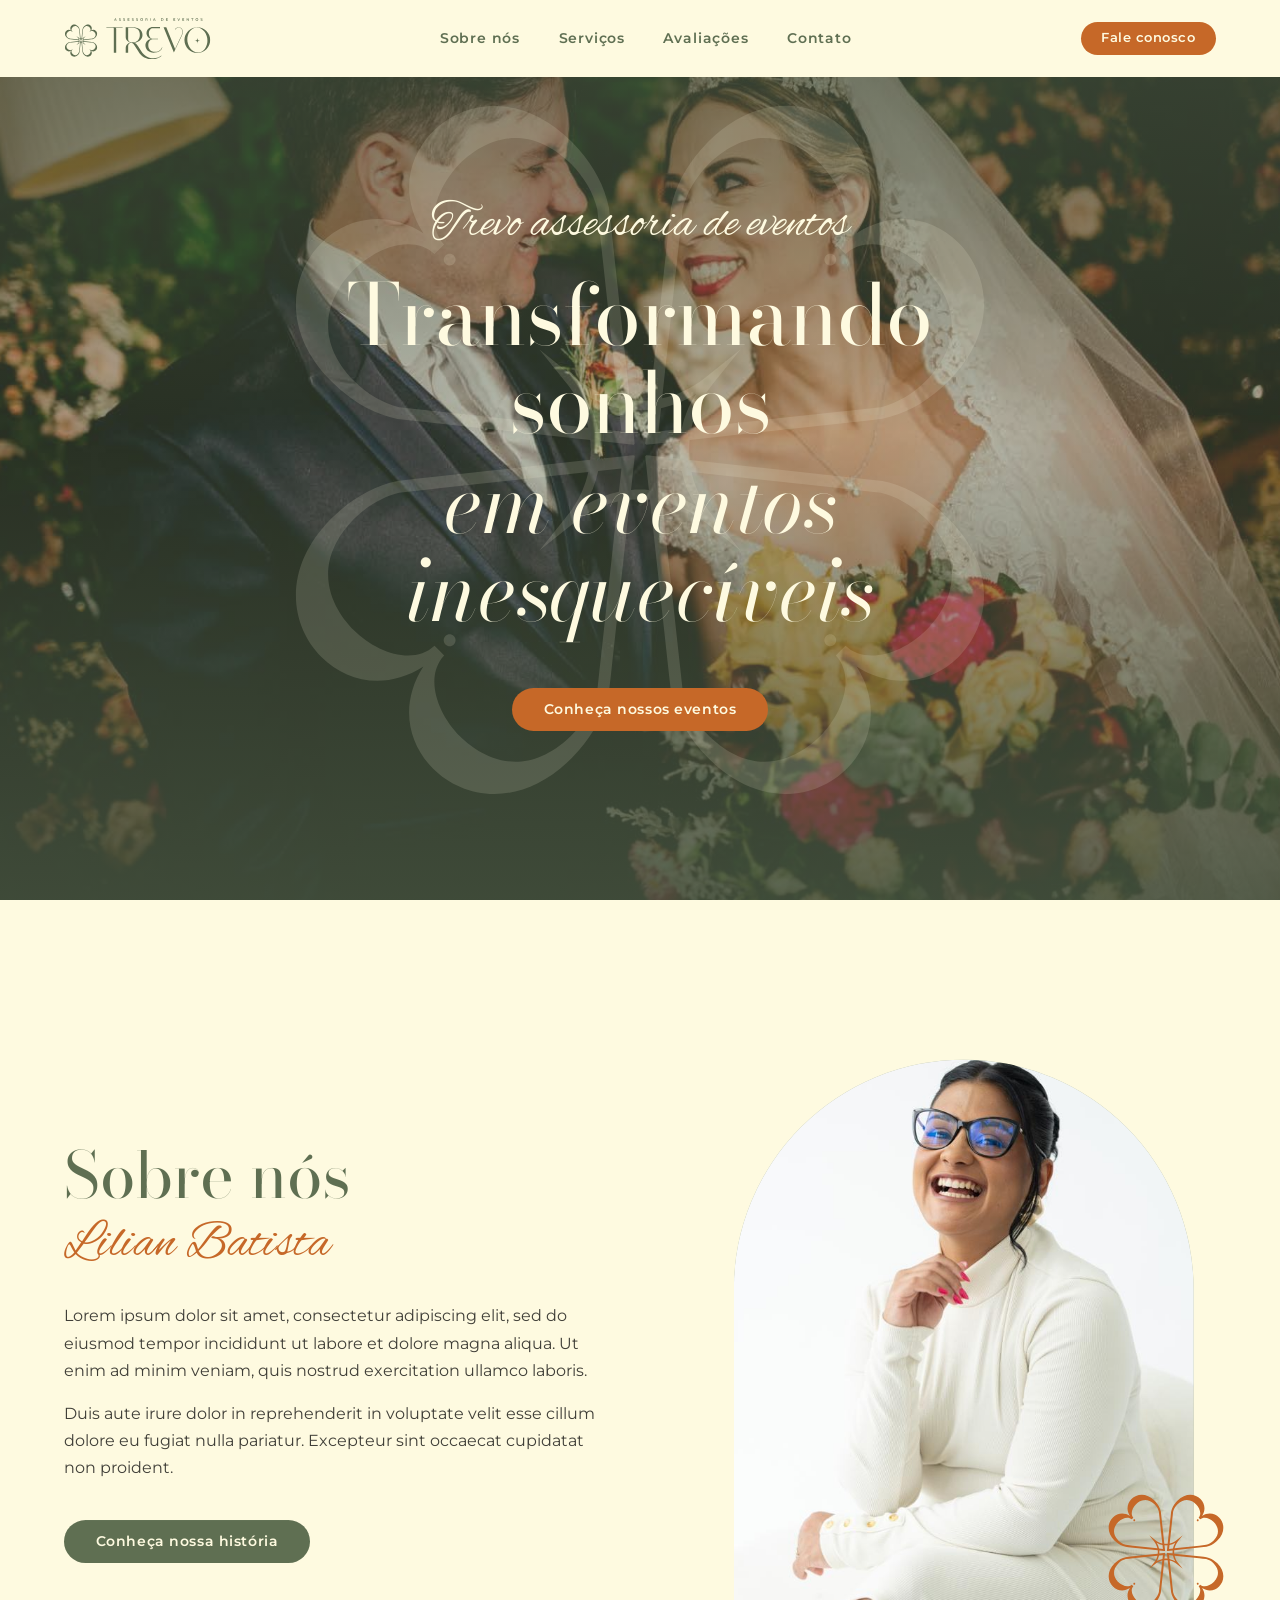
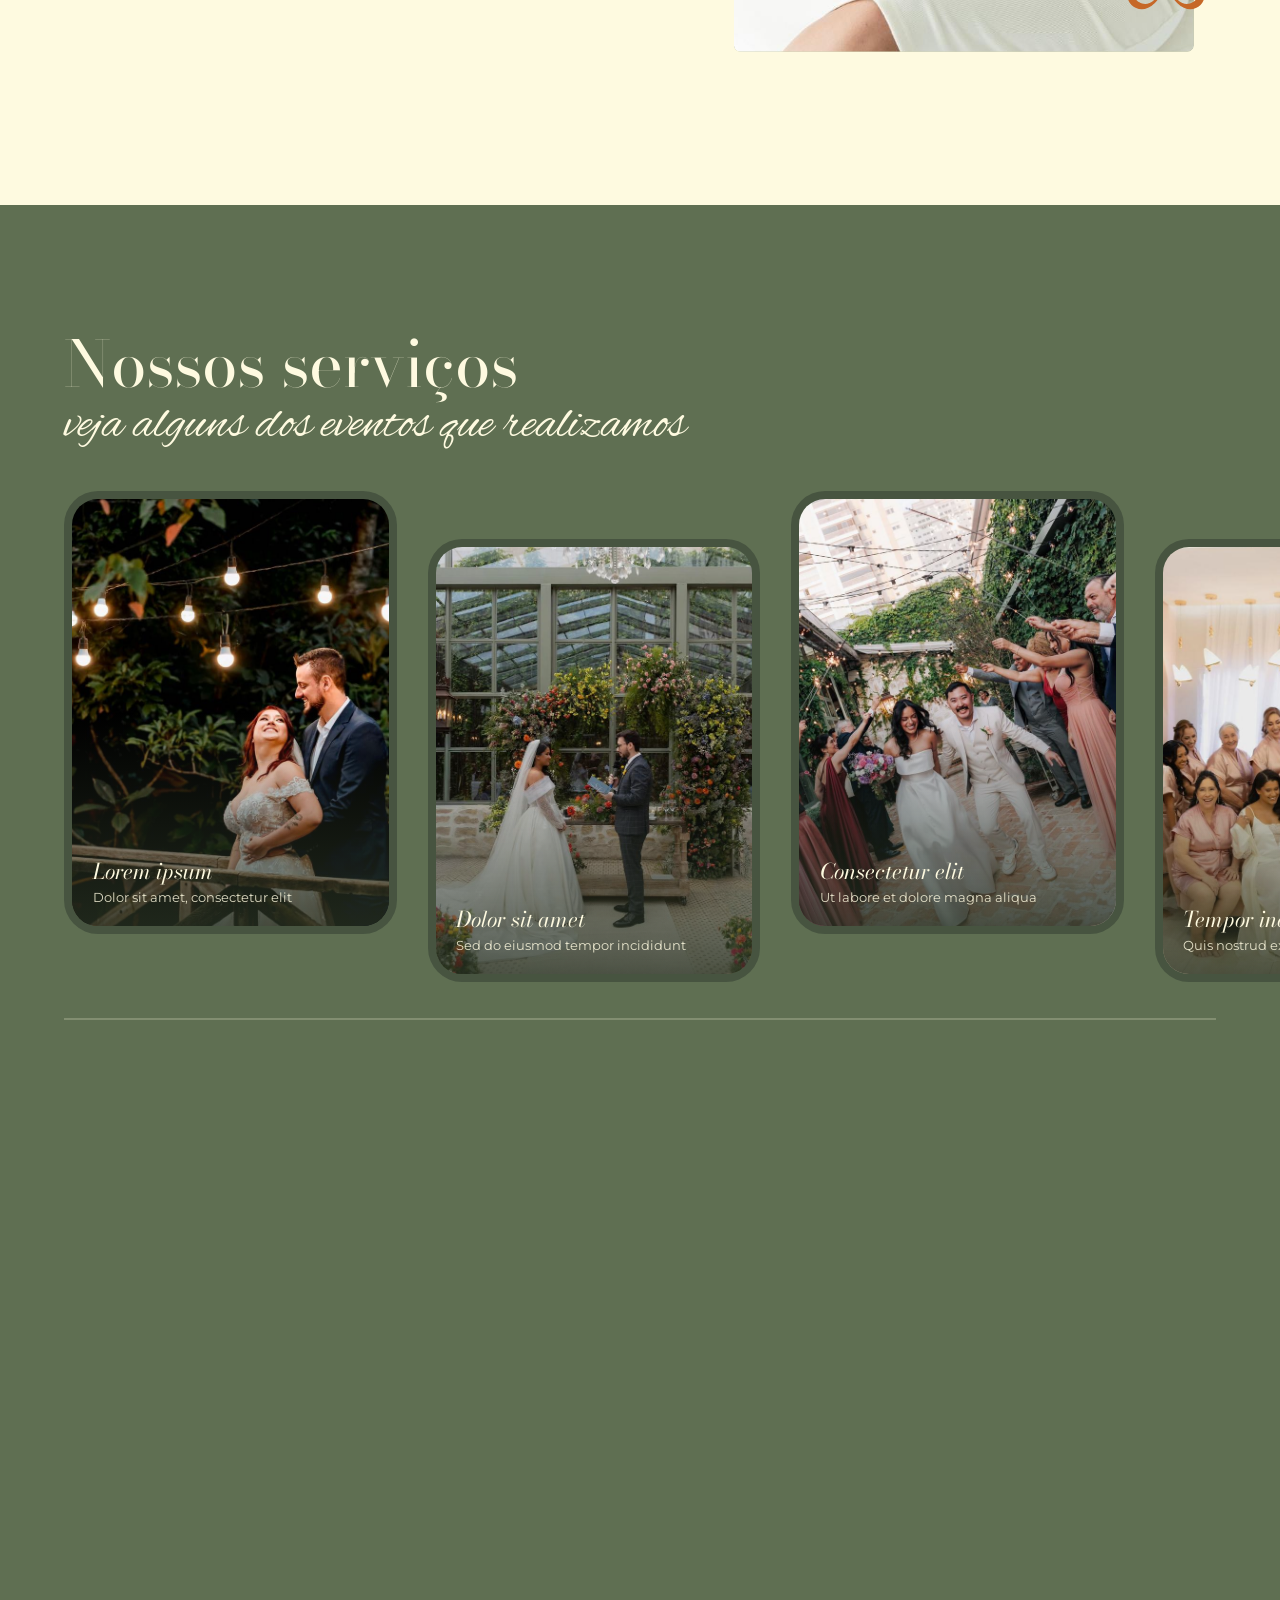
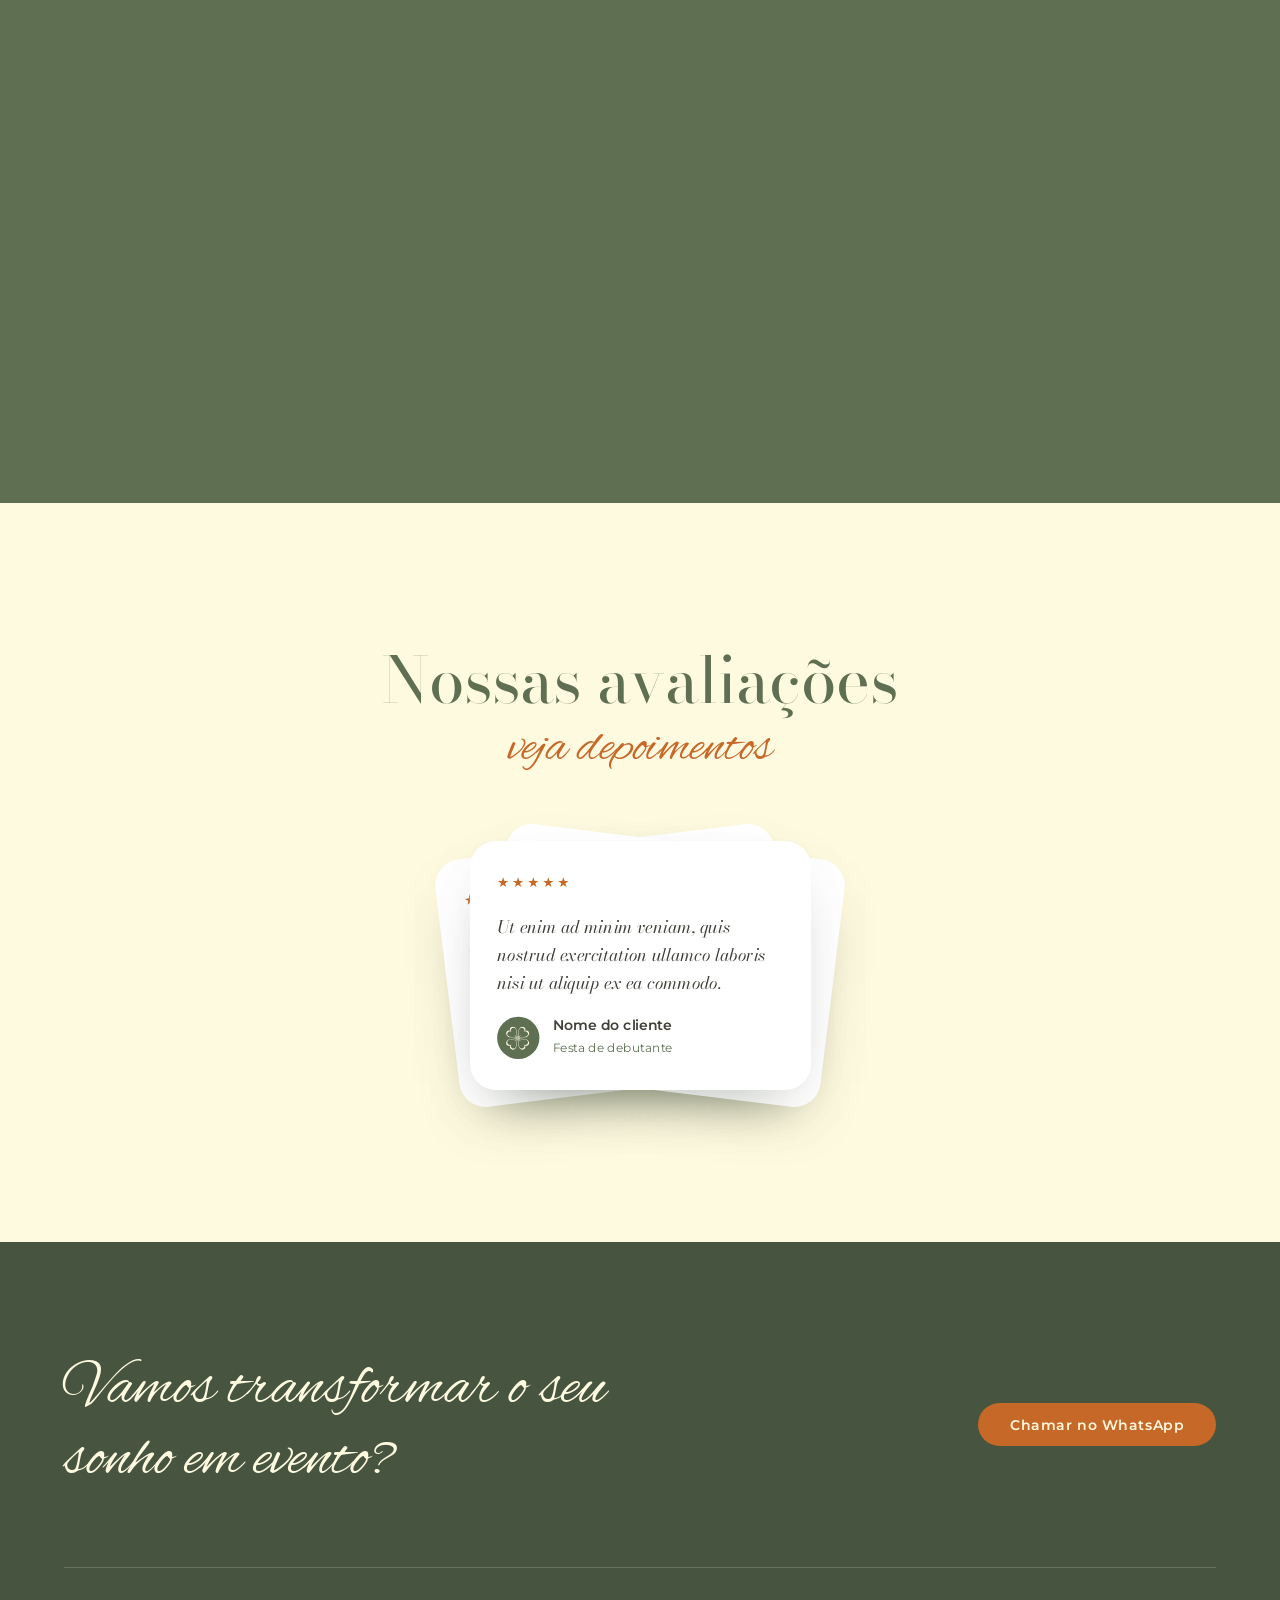
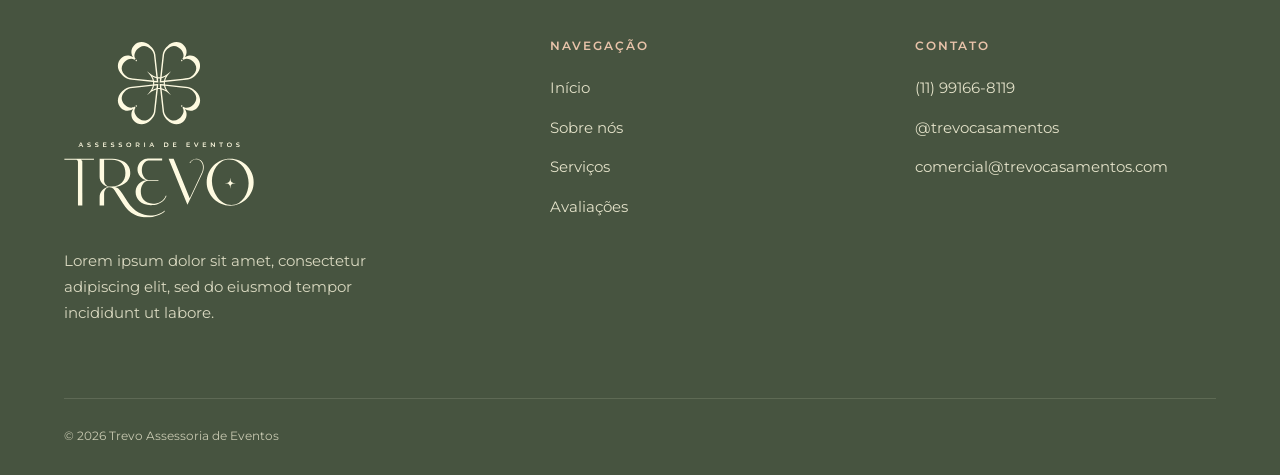
==== index.html @ cb4a40bf "Initial commit" ====
<!DOCTYPE html>
<html lang="pt-BR">
<head>
<meta charset="utf-8">
<meta name="viewport" content="width=device-width, initial-scale=1, viewport-fit=cover">
<title>Trevo Assessoria de Eventos</title>
<meta name="description" content="Trevo Assessoria de Eventos: transformando sonhos em eventos inesquecíveis.">
<meta name="color-scheme" content="light">
<link rel="preconnect" href="https://fonts.googleapis.com">
<link rel="preconnect" href="https://fonts.gstatic.com" crossorigin>
<link href="https://fonts.googleapis.com/css2?family=Alex+Brush&family=Bodoni+Moda:ital,opsz,wght@0,6..96,400..600;1,6..96,400..600&family=Montserrat:wght@400;500;600&display=swap" rel="stylesheet">
<style>
:root{--verde:#5F6F52;--verde-esc:#475440;--canela:#C66828;--sereno:#AEB591;--luz:#FEFAE0;--tinta:#403F38;
--serif:"Bodoni Moda","Bodoni 72",Didot,Georgia,serif;--script:"Alex Brush","Snell Roundhand",cursive;--sans:Montserrat,system-ui,sans-serif;
--pad:clamp(1.25rem,5vw,5rem);--ease:cubic-bezier(.2,.7,.2,1);color-scheme:light}
*{box-sizing:border-box;margin:0}
html.lenis,html.lenis body{height:auto}
.lenis.lenis-smooth{scroll-behavior:auto!important}
body{font:400 1rem/1.7 var(--sans);color:var(--tinta);background:var(--luz);-webkit-font-smoothing:antialiased;overflow-x:hidden}
img{display:block;max-width:100%}
a{color:inherit;text-decoration:none}
:focus-visible{outline:2px solid var(--canela);outline-offset:3px}
svg{fill:currentColor}.logo-h{display:block}
.logo-h{height:2.6rem;width:auto;aspect-ratio:599/170}

/* botões */
.btn{position:relative;display:inline-flex;align-items:center;justify-content:center;padding:1em 2.2em;border-radius:999px;background:var(--canela);color:var(--luz);font:600 .9rem/1 var(--sans);letter-spacing:.04em;overflow:hidden;isolation:isolate;transition:color .5s}
.btn::before{content:"";position:absolute;inset:0;z-index:-1;border-radius:inherit;background:var(--luz);transform:translateY(101%);transition:transform .55s var(--ease)}
.btn:hover{color:var(--verde)}.btn:hover::before{transform:none}
.btn--sm{padding:.8em 1.6em;font-size:.8rem}
.btn--verde{background:var(--verde)}.btn--verde::before{background:var(--canela)}.btn--verde:hover{color:var(--luz)}

/* menu */
.nav{position:fixed;inset:0 0 auto;z-index:50;display:flex;align-items:center;justify-content:space-between;gap:2rem;padding:calc(1.1rem + env(safe-area-inset-top,0px)) var(--pad) 1.1rem;color:var(--verde);background:var(--luz);transition:transform .6s var(--ease),box-shadow .4s,padding .4s}
.nav.is-solid{box-shadow:0 14px 34px -22px rgba(71,84,64,.6);padding-block:calc(.7rem + env(safe-area-inset-top,0px)) .7rem}
.nav.is-hidden{transform:translateY(-100%)}
.nav .btn::before{background:var(--verde)}.nav .btn:hover{color:var(--luz)}
.nav nav{display:flex;gap:clamp(1rem,3vw,2.6rem);font-size:.85rem;font-weight:600;letter-spacing:.06em}
.nav nav a{position:relative;padding:.3rem 0}
.nav nav a::after{content:"";position:absolute;inset:auto 0 0;height:1px;background:currentColor;transform:scaleX(0);transform-origin:right;transition:transform .5s var(--ease)}
.nav nav a:hover::after{transform:scaleX(1);transform-origin:left}

/* topo */
.hero{position:relative;min-height:100svh;display:grid;place-items:center;text-align:center;color:var(--luz);overflow:hidden;isolation:isolate}
.hero__bg{position:absolute;inset:-6% 0;z-index:-3}
.hero__bg img{width:100%;height:100%;object-fit:cover;object-position:62% 40%}
.hero__veil{position:absolute;inset:0;z-index:-2;background:linear-gradient(180deg,rgba(71,84,64,.8),rgba(95,111,82,.42) 48%,rgba(71,84,64,.88))}
.hero__mark{position:absolute;inset:0;margin:auto;z-index:-1;width:min(80vmin,740px);height:min(80vmin,740px);opacity:.14;color:var(--luz)}
.hero__mark svg{width:100%;height:100%}
.hero__copy{max-width:62rem;padding:8rem var(--pad) 6rem}
.hero__script{font:400 clamp(1.9rem,3.8vw,3rem)/1 var(--script);margin-bottom:1.4rem}
.hero h1{font:400 clamp(2.4rem,6.6vw,5.8rem)/1.04 var(--serif);letter-spacing:-.01em;margin-bottom:2.6rem}
.hero h1 .line{display:block;overflow:hidden;padding-bottom:.14em}
.hero h1 .line>span{display:block}
.hero h1 .line:last-child{font-style:italic}

/* títulos */
.titulo{font:400 clamp(2.2rem,5vw,4.2rem)/1.05 var(--serif);color:var(--verde)}
.script{font:400 clamp(2rem,4vw,3.2rem)/1.1 var(--script);color:var(--canela)}

/* sobre nós */
.sobre{display:grid;grid-template-columns:1.05fr .95fr;gap:clamp(2rem,7vw,7rem);align-items:center;padding:clamp(5rem,12vw,10rem) var(--pad);overflow:hidden}
.sobre .script{margin:.5rem 0 1.8rem}
.sobre__text p:not(.script){max-width:34rem}
.sobre__text p+p{margin-top:1rem}
.sobre__text .btn{margin-top:2.4rem}
.sobre__foto{position:relative;justify-self:center;width:min(100%,460px)}
.arch{aspect-ratio:4/5.2;border-radius:999px 999px 28px 28px;overflow:hidden;background:var(--sereno)}
.arch img{width:100%;height:100%;object-fit:cover;object-position:50% 22%}
.sobre__mark{position:absolute;right:-2rem;bottom:2.5rem;width:7.5rem;height:7.5rem;color:var(--canela)}
.sobre__mark svg{width:100%;height:100%}

/* serviços */
.servicos{background:var(--verde);color:var(--luz)}
.servicos__pin{min-height:100svh;display:flex;flex-direction:column;justify-content:center;gap:clamp(1.5rem,4vh,3rem);padding:clamp(4.5rem,9vh,6.5rem) 0 2.5rem}
.servicos__head{padding:0 var(--pad)}
.servicos .titulo,.servicos .script{color:var(--luz)}
.track{display:flex;align-items:flex-start;gap:clamp(1rem,2.4vw,2rem);padding:0 var(--pad);width:max-content}
.card{flex:none;width:min(26vw,calc((100svh - 18rem)*.72));min-width:240px;aspect-ratio:3/4;padding:.5rem;border-radius:34px;background:var(--verde-esc)}
.card:nth-child(even){margin-top:3rem}
.ph{position:relative;height:100%;border-radius:26px;overflow:hidden}
.ph img{position:absolute;top:0;left:-10%;width:120%;max-width:none;height:100%;object-fit:cover}
.ph::after{content:"";position:absolute;inset:50% 0 0;background:linear-gradient(transparent,rgba(40,50,35,.78))}
.ph figcaption{position:absolute;z-index:1;left:1.3rem;right:1.3rem;bottom:1.2rem;font:italic 400 1.35rem/1.2 var(--serif)}
.ph figcaption small{display:block;margin-top:.3rem;font:400 .8rem/1.4 var(--sans);opacity:.85}
.progress{margin:0 var(--pad);height:2px;background:rgba(254,250,224,.22)}
.progress i{display:block;height:100%;background:var(--canela);transform:scaleX(0);transform-origin:left}

/* avaliações */
.avaliacoes{padding:clamp(5rem,12vw,9rem) var(--pad);text-align:center;overflow:hidden}
.avaliacoes .script{margin:.4rem 0 3.5rem}
.avaliacoes__lista{display:grid;grid-template-columns:repeat(3,1fr);gap:clamp(1rem,2.5vw,2rem);max-width:72rem;margin:auto;text-align:left}
.review{position:relative;display:flex;flex-direction:column;gap:1.3rem;padding:2rem 1.8rem;border-radius:28px;background:#fff;box-shadow:0 26px 60px -30px rgba(71,84,64,.5)}
.review:nth-child(2){z-index:2}
.stars{color:var(--canela);letter-spacing:.22em;font-size:.9rem}
.review q{quotes:none;font:italic 400 1.15rem/1.6 var(--serif)}
.review footer{display:flex;align-items:center;gap:.9rem;margin-top:auto}
.avatar{flex:none;width:2.8rem;height:2.8rem;padding:.6rem;border-radius:50%;background:var(--verde);color:var(--luz)}
.avatar svg{width:100%;height:100%}
.review strong{display:block;font-size:.95rem;font-weight:600;line-height:1.3}
.review small{color:var(--verde);font-size:.8rem}

/* contato */

/* rodapé */
.rodape{background:var(--verde-esc);color:var(--luz);padding:clamp(4rem,9vw,7rem) var(--pad) calc(1.8rem + env(safe-area-inset-bottom,0px))}
.rodape__cta{display:flex;flex-wrap:wrap;align-items:center;justify-content:space-between;gap:1.8rem 3rem;padding-bottom:clamp(2.5rem,6vw,4.5rem);border-bottom:1px solid rgba(254,250,224,.18)}
.rodape .script{color:var(--luz);font-size:clamp(2.2rem,5vw,4rem);max-width:36rem}
.rodape__grid{display:grid;grid-template-columns:1.4fr 1fr 1fr;gap:2.5rem 4rem;padding:clamp(2.5rem,6vw,4.5rem) 0}
.rodape__marca{max-width:22rem}
.rodape__marca p{opacity:.8;font-size:.95rem}
.logo-v{width:min(100%,190px);height:auto;aspect-ratio:524.9/491;margin-bottom:1.4rem}
.rodape__col{display:flex;flex-direction:column;gap:.85rem;font-size:.95rem}
.rodape__col h3{margin-bottom:.6rem;font:600 .75rem/1 var(--sans);letter-spacing:.16em;text-transform:uppercase;color:#E8C3A9}
.rodape__col a{width:fit-content;opacity:.85;transition:opacity .3s,color .3s}
.rodape__col a:hover{opacity:1;color:var(--sereno)}
.rodape__fim{display:block;padding-top:1.6rem;border-top:1px solid rgba(254,250,224,.18);opacity:.7;font-size:.78rem}

@media (max-width:899px){
 .nav nav{display:none}
 .sobre{grid-template-columns:1fr}
 .sobre__mark{right:.5rem}
 .servicos__pin{min-height:0;padding-bottom:3.5rem}
 .track{width:auto;overflow-x:auto;scroll-snap-type:x mandatory;padding-bottom:1rem;scrollbar-width:none}
 .card{width:72vw;scroll-snap-align:center}
 .progress{display:none}
 .avaliacoes__lista{grid-template-columns:1fr}
 .rodape__grid{grid-template-columns:1fr}
}
</style>
</head>
<body>
<svg width="0" height="0" style="position:absolute" aria-hidden="true" focusable="false"><symbol id="simbolo" viewBox="281.0 291.0 498.1 498.1"><path fill-rule="evenodd" d="M 658.785156 668.769531 C 657.1875 670.363281 657.214844 672.945312 658.8125 674.542969 C 660.410156 676.140625 662.992188 676.167969 664.585938 674.574219 C 666.183594 672.976562 666.183594 670.363281 664.585938 668.769531 C 662.992188 667.171875 660.378906 667.171875 658.785156 668.769531 "/><path fill-rule="evenodd" d="M 395.472656 668.738281 C 393.847656 670.363281 393.875 672.945312 395.472656 674.542969 C 397.066406 676.140625 399.652344 676.167969 401.277344 674.542969 C 402.871094 672.949219 402.84375 670.363281 401.246094 668.769531 C 399.648438 667.171875 397.066406 667.144531 395.472656 668.738281 "/><path fill-rule="evenodd" d="M 401.246094 411.230469 C 402.871094 409.605469 402.871094 407.054688 401.246094 405.429688 C 399.652344 403.832031 397.097656 403.832031 395.472656 405.457031 C 393.875 407.050781 393.875 409.605469 395.472656 411.203125 C 397.097656 412.828125 399.652344 412.828125 401.246094 411.230469 "/><path fill-rule="evenodd" d="M 727.941406 492.171875 C 718.710938 501.402344 707.886719 507.699219 696.628906 510.425781 L 682.433594 511.964844 L 667.691406 513.589844 L 565.710938 524.675781 C 568.035156 514.171875 572.734375 504.070312 579.84375 495.160156 L 599.550781 470.464844 L 574.851562 490.167969 C 565.945312 497.28125 555.84375 501.980469 545.339844 504.304688 L 556.425781 402.324219 L 558.050781 387.578125 L 559.585938 373.386719 C 562.316406 362.128906 568.613281 351.300781 577.84375 342.074219 C 614.175781 307.015625 645.636719 332.960938 654.402344 341.726562 C 670.566406 357.890625 679.097656 383.3125 665.515625 397.824219 L 668.824219 401.191406 L 672.191406 404.5 C 686.703125 390.917969 712.125 399.449219 728.289062 415.613281 C 737.054688 424.378906 762.996094 455.835938 727.941406 492.171875 M 544.613281 511.125 C 553.027344 509.382812 561.183594 506.101562 568.699219 501.316406 C 563.910156 508.832031 560.632812 516.988281 558.890625 525.402344 L 542.84375 527.171875 Z M 557.671875 546.183594 L 537.734375 544.003906 L 537.734375 543.890625 L 537.328125 543.945312 L 537.183594 543.917969 L 534.28125 543.628906 L 533.960938 543.945312 L 534.195312 544.179688 L 533.644531 544.265625 L 533.933594 547.167969 L 533.960938 547.3125 L 533.902344 547.71875 L 534.019531 547.71875 L 536.195312 567.65625 C 532.105469 567.28125 527.925781 567.28125 523.863281 567.6875 L 526.039062 547.691406 L 526.15625 547.691406 L 526.097656 547.285156 L 526.128906 547.140625 L 526.414062 544.238281 L 526.097656 543.917969 L 525.863281 544.152344 L 525.777344 543.597656 L 522.875 543.886719 L 522.730469 543.917969 L 522.324219 543.859375 L 522.324219 543.976562 L 502.328125 546.152344 C 502.734375 542.089844 502.734375 537.910156 502.328125 533.847656 L 522.324219 536.023438 L 522.324219 536.140625 L 522.730469 536.082031 L 522.875 536.113281 L 525.777344 536.402344 L 526.097656 536.082031 L 525.863281 535.847656 L 526.414062 535.761719 L 526.128906 532.863281 L 526.097656 532.714844 L 526.15625 532.308594 L 526.039062 532.308594 L 523.863281 512.3125 C 527.925781 512.71875 532.105469 512.71875 536.195312 512.34375 L 534.019531 532.28125 L 533.902344 532.28125 L 533.960938 532.6875 L 533.933594 532.832031 L 533.640625 535.734375 L 533.960938 536.054688 L 534.195312 535.820312 L 534.28125 536.371094 L 537.183594 536.082031 L 537.328125 536.054688 L 537.734375 536.113281 L 537.734375 535.996094 L 557.671875 533.816406 C 557.296875 537.910156 557.296875 542.089844 557.671875 546.183594 M 558.890625 554.597656 C 560.632812 563.011719 563.910156 571.167969 568.699219 578.6875 C 561.183594 573.898438 553.027344 570.617188 544.613281 568.875 L 544.585938 568.847656 L 542.84375 552.828125 L 558.863281 554.570312 Z M 667.691406 566.410156 L 682.433594 568.035156 L 696.628906 569.574219 C 707.886719 572.300781 718.714844 578.597656 727.941406 587.828125 C 762.996094 624.160156 737.054688 655.621094 728.289062 664.386719 C 712.125 680.550781 686.699219 689.082031 672.191406 675.5 L 668.824219 678.808594 L 665.515625 682.175781 C 679.097656 696.6875 670.566406 722.109375 654.402344 738.273438 C 645.636719 747.039062 614.175781 772.984375 577.84375 737.925781 C 568.613281 728.699219 562.316406 717.871094 559.589844 706.613281 L 558.050781 692.421875 L 556.425781 677.675781 L 545.339844 575.695312 C 555.84375 578.019531 565.941406 582.71875 574.855469 589.832031 L 599.550781 609.535156 L 579.84375 584.839844 C 572.734375 575.929688 568.03125 565.828125 565.710938 555.324219 Z M 501.136719 554.539062 L 517.21875 552.796875 L 515.476562 568.875 C 507.058594 570.617188 498.875 573.867188 491.328125 578.6875 C 496.148438 571.140625 499.398438 562.957031 501.136719 554.539062 M 503.636719 677.648438 L 502.007812 692.390625 L 500.472656 706.582031 C 497.742188 717.84375 491.445312 728.667969 482.21875 737.898438 C 445.882812 772.953125 414.421875 747.007812 405.660156 738.246094 C 389.492188 722.082031 380.960938 696.65625 394.542969 682.148438 L 391.234375 678.78125 L 387.867188 675.472656 C 373.359375 689.054688 347.933594 680.523438 331.769531 664.355469 C 323.007812 655.59375 297.058594 624.132812 332.117188 587.796875 C 341.347656 578.570312 352.171875 572.273438 363.429688 569.542969 L 377.621094 568.003906 L 392.367188 566.378906 L 494.289062 555.292969 C 491.996094 565.828125 487.296875 575.929688 480.183594 584.835938 L 460.480469 609.535156 L 485.175781 589.828125 C 494.085938 582.71875 504.1875 578.019531 514.722656 575.726562 Z M 515.476562 511.125 L 517.214844 527.203125 L 501.140625 525.460938 C 499.398438 517.042969 496.148438 508.859375 491.328125 501.316406 C 498.875 506.132812 507.058594 509.382812 515.476562 511.125 M 392.367188 513.621094 L 377.625 511.996094 L 363.433594 510.457031 C 352.171875 507.726562 341.347656 501.429688 332.117188 492.203125 C 297.0625 455.867188 323.003906 424.40625 331.769531 415.644531 C 347.933594 399.480469 373.359375 390.945312 387.867188 404.527344 L 391.234375 401.21875 L 394.542969 397.855469 C 380.960938 383.34375 389.492188 357.917969 405.65625 341.753906 C 414.421875 332.992188 445.882812 307.046875 482.21875 342.101562 C 491.445312 351.332031 497.742188 362.15625 500.472656 373.417969 L 502.011719 387.609375 L 503.632812 402.351562 L 514.722656 504.273438 C 504.1875 501.984375 494.085938 497.28125 485.175781 490.171875 L 460.480469 470.464844 L 480.183594 495.164062 C 487.296875 504.070312 491.996094 514.171875 494.289062 524.707031 Z M 679.882812 390.132812 C 696.367188 364.480469 690.820312 337.167969 673.265625 319.613281 C 651.46875 297.816406 612.058594 291.953125 577.203125 326.808594 L 572.269531 332.148438 C 562.023438 343.726562 554.449219 357.6875 551.519531 372.285156 L 550.214844 383.515625 L 536.921875 505.582031 C 532.367188 506.074219 527.722656 506.074219 523.136719 505.609375 L 509.84375 383.546875 L 508.539062 372.316406 C 505.605469 357.714844 498.03125 343.757812 487.789062 332.175781 L 482.855469 326.835938 C 448 291.984375 408.589844 297.84375 386.792969 319.640625 C 369.234375 337.199219 363.691406 364.507812 380.179688 390.164062 C 354.523438 373.679688 327.214844 379.222656 309.65625 396.78125 C 287.859375 418.574219 281.996094 457.984375 316.851562 492.839844 L 322.191406 497.773438 C 333.773438 508.019531 347.730469 515.59375 362.328125 518.523438 L 373.558594 519.828125 L 495.625 533.121094 C 496.089844 537.707031 496.089844 542.292969 495.625 546.878906 L 373.5625 560.171875 L 362.328125 561.476562 C 347.730469 564.40625 333.773438 571.980469 322.191406 582.226562 L 316.851562 587.160156 C 281.996094 622.015625 287.859375 661.425781 309.65625 683.21875 C 327.214844 700.777344 354.523438 706.320312 380.179688 689.835938 C 363.695312 715.492188 369.234375 742.800781 386.796875 760.359375 C 408.589844 782.15625 448 788.019531 482.855469 753.164062 L 487.789062 747.820312 C 498.03125 736.242188 505.605469 722.28125 508.539062 707.6875 L 509.84375 696.453125 L 523.136719 574.390625 C 527.722656 573.925781 532.367188 573.925781 536.921875 574.417969 L 550.214844 696.484375 L 551.519531 707.714844 C 554.453125 722.3125 562.027344 736.273438 572.269531 747.851562 L 577.203125 753.191406 C 612.058594 788.046875 651.46875 782.183594 673.265625 760.386719 C 690.824219 742.832031 696.367188 715.523438 679.882812 689.867188 C 705.535156 706.351562 732.847656 700.808594 750.402344 683.25 C 772.199219 661.453125 778.0625 622.042969 743.207031 587.1875 L 737.867188 582.253906 C 726.285156 572.011719 712.328125 564.4375 697.730469 561.503906 L 686.5 560.199219 L 564.433594 546.90625 C 563.941406 542.351562 563.941406 537.707031 564.378906 533.09375 L 686.5 519.800781 L 697.730469 518.496094 C 712.328125 515.5625 726.285156 507.988281 737.867188 497.746094 L 743.207031 492.8125 C 778.0625 457.957031 772.199219 418.542969 750.402344 396.75 C 732.84375 379.191406 705.535156 373.648438 679.882812 390.132812 "/><path fill-rule="evenodd" d="M 658.785156 405.429688 C 657.1875 407.023438 657.1875 409.636719 658.785156 411.230469 C 660.378906 412.828125 662.992188 412.828125 664.585938 411.230469 C 666.183594 409.636719 666.183594 407.023438 664.585938 405.429688 C 662.992188 403.832031 660.378906 403.832031 658.785156 405.429688 "/></symbol><symbol id="logo-h" viewBox="239.0 454.9 599.3 170.3"><path fill-rule="evenodd" d="M 641.707031 575.410156 C 637 588.796875 623.605469 595.761719 609.808594 596.589844 L 606.394531 596.722656 C 583.230469 596.722656 572.097656 581.691406 572.097656 567.210938 C 572.097656 554.917969 580.082031 542.890625 595.597656 540.632812 C 585.367188 537.921875 579.183594 530.742188 577.183594 522.746094 C 577.175781 522.699219 577.15625 522.664062 577.148438 522.621094 C 577.078125 522.316406 577.003906 522.015625 576.941406 521.714844 C 576.550781 520.007812 576.347656 518.21875 576.347656 516.394531 C 576.347656 504.777344 584.496094 495.066406 595.390625 492.652344 C 596.246094 492.460938 597.109375 492.308594 597.996094 492.21875 C 598.308594 492.183594 598.628906 492.15625 598.941406 492.128906 C 599.171875 492.113281 599.410156 492.101562 599.644531 492.09375 C 599.722656 492.085938 599.8125 492.085938 599.902344 492.074219 L 599.902344 492.066406 C 600.148438 492.058594 600.40625 492.058594 600.683594 492.058594 L 631.699219 492.058594 L 631.699219 496.539062 L 602.042969 496.539062 C 600.859375 496.558594 599.617188 496.710938 598.46875 497.019531 C 597.097656 497.386719 595.890625 498.042969 594.742188 498.871094 C 592.5625 500.4375 590.703125 502.375 589.324219 504.679688 C 588.054688 506.816406 587.21875 509.179688 586.71875 511.601562 C 586.265625 513.796875 586.085938 516.046875 586.085938 518.289062 C 586.085938 530.046875 593.753906 539.949219 600.789062 540.019531 L 623.402344 540.019531 L 623.402344 541.859375 L 600.65625 541.859375 C 590.339844 542.207031 583.773438 553.957031 583.773438 566.117188 C 583.773438 580.054688 591.769531 593.03125 611.242188 593.378906 C 623.328125 593.378906 635.152344 587.773438 639.730469 575.410156 Z M 641.707031 575.410156 "/><path fill-rule="evenodd" d="M 519.046875 554.675781 L 513.496094 554.675781 C 511.648438 554.675781 509.964844 554.25 508.480469 553.394531 C 506.984375 552.542969 505.707031 551.476562 504.628906 550.195312 C 503.5625 548.90625 502.742188 547.515625 502.175781 546.03125 C 501.605469 544.527344 501.328125 543.140625 501.328125 541.859375 L 501.328125 494.441406 L 519.046875 494.441406 C 528.449219 494.441406 535.8125 497.109375 541.160156 502.449219 C 546.503906 507.792969 549.164062 515.160156 549.164062 524.558594 C 549.164062 533.808594 546.425781 541.15625 540.945312 546.566406 C 535.457031 551.972656 528.164062 554.675781 519.046875 554.675781 M 554.429688 589.855469 L 542.546875 571.125 C 539.558594 566.425781 536.640625 562.726562 533.785156 560.015625 C 530.9375 557.320312 527.238281 555.957031 522.683594 555.957031 C 527.238281 555.957031 531.757812 555.246094 536.242188 553.824219 C 540.730469 552.398438 544.71875 550.371094 548.214844 547.738281 C 551.699219 545.105469 554.546875 541.832031 556.753906 537.910156 C 558.957031 533.996094 560.0625 529.539062 560.0625 524.558594 C 560.0625 518.722656 558.886719 513.804688 556.539062 509.820312 C 554.191406 505.835938 551.121094 502.554688 547.351562 499.992188 C 543.578125 497.429688 539.273438 495.582031 534.425781 494.441406 C 529.585938 493.304688 524.675781 492.734375 519.695312 492.734375 L 491.277344 492.734375 L 491.277344 533.105469 C 491.277344 538.941406 493.09375 543.753906 496.730469 547.515625 C 500.359375 551.296875 504.746094 553.964844 509.867188 555.53125 C 504.746094 557.105469 500.359375 559.871094 496.730469 563.867188 C 493.09375 567.851562 491.277344 572.832031 491.277344 578.816406 L 491.277344 597.398438 L 501.328125 597.398438 L 501.328125 569.628906 C 501.328125 567.066406 502.28125 564.363281 504.203125 561.515625 C 506.125 558.664062 508.65625 557.023438 511.789062 556.597656 C 514.207031 556.171875 516.59375 556.597656 518.941406 557.878906 C 521.289062 559.167969 523.246094 561.011719 524.820312 563.4375 L 543.339844 592.3125 C 543.332031 592.320312 543.320312 592.320312 543.320312 592.320312 C 558.253906 617.574219 579.433594 624.136719 598.085938 624.136719 C 614.566406 624.136719 629.261719 617.917969 637.410156 610.902344 L 637.410156 608.578125 C 630.988281 614.539062 618.675781 619.972656 604.640625 619.972656 C 588.230469 619.972656 569.238281 612.589844 554.429688 589.855469 "/><path fill-rule="evenodd" d="M 724.695312 506.277344 C 722.808594 497.6875 716 492.730469 707.167969 492.730469 L 706.140625 492.8125 C 700.609375 493.359375 696.3125 496.207031 692.953125 502.074219 L 695.011719 502.074219 C 697.964844 496.507812 702.914062 493.972656 707.722656 493.828125 C 713.355469 493.972656 718.777344 497.199219 721.390625 502.414062 C 722.441406 504.570312 723.089844 507.035156 723.296875 509.664062 C 723.351562 510.308594 723.378906 510.957031 723.378906 511.621094 C 723.316406 512.738281 723.25 513.765625 723.148438 514.726562 C 722.78125 518.339844 722.03125 521.164062 720.082031 525.222656 L 710.039062 546.46875 L 693.875 580.644531 L 693.84375 580.71875 L 693.574219 581.375 L 657.476562 492.730469 L 646.367188 492.730469 L 647.125 494.585938 L 677.597656 569.253906 L 688.539062 596.046875 L 696.59375 579.003906 L 721.871094 525.5625 C 724.066406 520.894531 725.234375 515.878906 725.234375 511.347656 C 725.234375 510.824219 725.21875 510.308594 725.1875 509.808594 C 725.113281 508.566406 724.953125 507.390625 724.695312 506.277344 "/><path fill-rule="evenodd" d="M 823.371094 564.613281 C 821.664062 570.386719 819.164062 575.617188 815.890625 580.3125 C 812.617188 585.007812 808.589844 588.859375 803.820312 591.847656 C 799.054688 594.835938 793.53125 596.332031 787.269531 596.332031 C 780.578125 596.332031 774.523438 594.660156 769.113281 591.316406 C 763.707031 587.960938 759.109375 583.691406 755.335938 578.496094 C 751.566406 573.300781 748.636719 567.496094 746.582031 561.089844 C 744.511719 554.675781 743.480469 548.488281 743.480469 542.5 C 743.480469 536.949219 744.332031 531.320312 746.042969 525.625 C 747.75 519.933594 750.238281 514.730469 753.523438 510.035156 C 756.796875 505.335938 760.851562 501.488281 765.699219 498.496094 C 770.539062 495.507812 776.015625 494.015625 782.144531 494.015625 C 788.976562 494.015625 795.097656 495.652344 800.511719 498.925781 C 805.929688 502.199219 810.511719 506.441406 814.289062 511.636719 C 818.0625 516.828125 820.945312 522.601562 822.945312 528.9375 C 824.9375 535.277344 825.933594 541.503906 825.933594 547.632812 C 825.933594 553.183594 825.082031 558.839844 823.371094 564.613281 M 833.09375 524.558594 C 830.3125 518.15625 826.539062 512.5625 821.773438 507.792969 C 816.996094 503.015625 811.410156 499.246094 805.003906 496.46875 C 798.589844 493.695312 791.761719 492.308594 784.492188 492.308594 C 777.226562 492.308594 770.394531 493.695312 763.992188 496.46875 C 757.578125 499.246094 751.992188 503.015625 747.214844 507.792969 C 742.449219 512.5625 738.675781 518.15625 735.902344 524.558594 C 733.117188 530.972656 731.738281 537.804688 731.738281 545.0625 C 731.738281 552.328125 733.117188 559.167969 735.902344 565.574219 C 738.675781 571.976562 742.449219 577.574219 747.214844 582.339844 C 751.992188 587.117188 757.578125 590.886719 763.992188 593.664062 C 770.394531 596.4375 777.226562 597.824219 784.492188 597.824219 C 791.761719 597.824219 798.589844 596.4375 805.003906 593.664062 C 811.410156 590.886719 816.996094 587.117188 821.773438 582.339844 C 826.539062 577.574219 830.3125 571.976562 833.09375 565.574219 C 835.871094 559.167969 837.257812 552.328125 837.257812 545.0625 C 837.257812 537.804688 835.871094 530.972656 833.09375 524.558594 "/><path fill-rule="evenodd" d="M 785.332031 540.378906 L 784.707031 534.832031 L 784.082031 540.378906 C 783.703125 543.75 781.042969 546.414062 777.671875 546.792969 L 772.125 547.417969 L 777.671875 548.042969 C 781.042969 548.421875 783.703125 551.082031 784.082031 554.457031 L 784.707031 560.003906 L 785.332031 554.457031 C 785.710938 551.082031 788.375 548.421875 791.746094 548.042969 L 797.292969 547.417969 L 791.746094 546.792969 C 788.375 546.414062 785.710938 543.75 785.332031 540.378906 "/><path fill-rule="evenodd" d="M 412.085938 494.867188 L 438.53125 494.867188 C 439.171875 494.867188 439.777344 495.019531 440.320312 495.285156 C 440.328125 495.285156 440.347656 495.296875 440.355469 495.304688 C 441.679688 495.972656 442.597656 497.351562 442.597656 498.933594 L 442.597656 597.398438 L 452.417969 597.398438 L 452.417969 569.621094 C 452.398438 569.371094 452.378906 569.121094 452.363281 568.898438 L 452.363281 499.164062 C 452.363281 498.203125 452.050781 497.324219 451.5 496.601562 C 451.214844 496.203125 450.851562 495.855469 450.421875 495.570312 C 450.414062 495.5625 450.40625 495.5625 450.398438 495.554688 C 449.730469 495.117188 448.929688 494.867188 448.058594 494.867188 L 449.375 494.867188 C 449.367188 494.859375 449.355469 494.859375 449.347656 494.851562 L 475.382812 494.867188 L 478.566406 494.867188 L 478.566406 492.734375 L 412.085938 492.734375 Z M 412.085938 494.867188 "/><path fill-rule="evenodd" d="M 445.65625 463.832031 L 446.179688 462.347656 L 451.664062 462.347656 L 452.171875 463.832031 Z M 443.546875 466.1875 L 448.128906 456.007812 L 449.988281 456.007812 L 454.585938 466.1875 L 452.59375 466.1875 L 448.667969 457.011719 L 449.421875 457.011719 L 445.484375 466.1875 Z M 443.546875 466.1875 "/><path fill-rule="evenodd" d="M 467.324219 466.332031 C 466.53125 466.332031 465.769531 466.21875 465.046875 465.992188 C 464.328125 465.761719 463.746094 465.46875 463.3125 465.113281 L 463.964844 463.644531 C 464.371094 463.960938 464.875 464.230469 465.476562 464.441406 C 466.078125 464.65625 466.695312 464.761719 467.324219 464.761719 C 467.859375 464.761719 468.289062 464.703125 468.617188 464.589844 C 468.949219 464.472656 469.191406 464.316406 469.34375 464.117188 C 469.5 463.917969 469.578125 463.691406 469.578125 463.4375 C 469.578125 463.128906 469.464844 462.878906 469.242188 462.691406 C 469.019531 462.5 468.734375 462.351562 468.378906 462.238281 C 468.023438 462.128906 467.632812 462.027344 467.199219 461.933594 C 466.769531 461.839844 466.335938 461.730469 465.90625 461.59375 C 465.476562 461.457031 465.078125 461.285156 464.71875 461.074219 C 464.363281 460.867188 464.074219 460.589844 463.855469 460.238281 C 463.636719 459.890625 463.527344 459.445312 463.527344 458.902344 C 463.527344 458.347656 463.675781 457.84375 463.972656 457.382812 C 464.269531 456.921875 464.71875 456.554688 465.324219 456.277344 C 465.929688 456 466.699219 455.863281 467.628906 455.863281 C 468.242188 455.863281 468.847656 455.941406 469.449219 456.09375 C 470.046875 456.25 470.570312 456.472656 471.019531 456.765625 L 470.421875 458.234375 C 469.964844 457.960938 469.496094 457.761719 469.011719 457.628906 C 468.527344 457.5 468.0625 457.433594 467.613281 457.433594 C 467.101562 457.433594 466.679688 457.496094 466.351562 457.621094 C 466.019531 457.75 465.78125 457.917969 465.628906 458.125 C 465.480469 458.332031 465.40625 458.5625 465.40625 458.816406 C 465.40625 459.125 465.515625 459.375 465.734375 459.5625 C 465.949219 459.753906 466.238281 459.902344 466.589844 460.007812 C 466.945312 460.113281 467.339844 460.214844 467.773438 460.3125 C 468.210938 460.410156 468.644531 460.523438 469.070312 460.65625 C 469.496094 460.785156 469.886719 460.957031 470.246094 461.164062 C 470.605469 461.371094 470.894531 461.648438 471.113281 461.992188 C 471.332031 462.335938 471.441406 462.777344 471.441406 463.308594 C 471.441406 463.851562 471.292969 464.355469 470.996094 464.816406 C 470.699219 465.273438 470.246094 465.640625 469.636719 465.917969 C 469.027344 466.195312 468.253906 466.332031 467.324219 466.332031 "/><path fill-rule="evenodd" d="M 484.757812 466.332031 C 483.964844 466.332031 483.207031 466.21875 482.484375 465.992188 C 481.761719 465.761719 481.183594 465.46875 480.746094 465.113281 L 481.402344 463.644531 C 481.808594 463.960938 482.3125 464.230469 482.914062 464.441406 C 483.511719 464.65625 484.128906 464.761719 484.757812 464.761719 C 485.292969 464.761719 485.722656 464.703125 486.054688 464.589844 C 486.382812 464.472656 486.625 464.316406 486.78125 464.117188 C 486.9375 463.917969 487.015625 463.691406 487.015625 463.4375 C 487.015625 463.128906 486.902344 462.878906 486.679688 462.691406 C 486.457031 462.5 486.167969 462.351562 485.8125 462.238281 C 485.460938 462.128906 485.066406 462.027344 484.636719 461.933594 C 484.203125 461.839844 483.773438 461.730469 483.34375 461.59375 C 482.910156 461.457031 482.515625 461.285156 482.15625 461.074219 C 481.796875 460.867188 481.507812 460.589844 481.292969 460.238281 C 481.074219 459.890625 480.964844 459.445312 480.964844 458.902344 C 480.964844 458.347656 481.113281 457.84375 481.410156 457.382812 C 481.703125 456.921875 482.15625 456.554688 482.761719 456.277344 C 483.367188 456 484.132812 455.863281 485.066406 455.863281 C 485.675781 455.863281 486.28125 455.941406 486.882812 456.09375 C 487.484375 456.25 488.007812 456.472656 488.453125 456.765625 L 487.855469 458.234375 C 487.402344 457.960938 486.929688 457.761719 486.445312 457.628906 C 485.960938 457.5 485.496094 457.433594 485.050781 457.433594 C 484.539062 457.433594 484.117188 457.496094 483.785156 457.621094 C 483.457031 457.75 483.214844 457.917969 483.066406 458.125 C 482.914062 458.332031 482.839844 458.5625 482.839844 458.816406 C 482.839844 459.125 482.949219 459.375 483.167969 459.5625 C 483.386719 459.753906 483.671875 459.902344 484.027344 460.007812 C 484.378906 460.113281 484.773438 460.214844 485.210938 460.3125 C 485.648438 460.410156 486.078125 460.523438 486.503906 460.65625 C 486.929688 460.785156 487.324219 460.957031 487.683594 461.164062 C 488.042969 461.371094 488.332031 461.648438 488.546875 461.992188 C 488.765625 462.335938 488.875 462.777344 488.875 463.308594 C 488.875 463.851562 488.726562 464.355469 488.429688 464.816406 C 488.136719 465.273438 487.683594 465.640625 487.074219 465.917969 C 486.460938 466.195312 485.691406 466.332031 484.757812 466.332031 "/><path fill-rule="evenodd" d="M 500.785156 460.238281 L 505.847656 460.238281 L 505.847656 461.796875 L 500.785156 461.796875 Z M 500.929688 464.589844 L 506.675781 464.589844 L 506.675781 466.1875 L 499.039062 466.1875 L 499.039062 456.007812 L 506.472656 456.007812 L 506.472656 457.609375 L 500.929688 457.609375 Z M 500.929688 464.589844 "/><path fill-rule="evenodd" d="M 520.226562 466.332031 C 519.433594 466.332031 518.671875 466.21875 517.953125 465.992188 C 517.230469 465.761719 516.648438 465.46875 516.214844 465.113281 L 516.867188 463.644531 C 517.273438 463.960938 517.777344 464.230469 518.378906 464.441406 C 518.980469 464.65625 519.597656 464.761719 520.226562 464.761719 C 520.761719 464.761719 521.191406 464.703125 521.519531 464.589844 C 521.851562 464.472656 522.09375 464.316406 522.25 464.117188 C 522.402344 463.917969 522.480469 463.691406 522.480469 463.4375 C 522.480469 463.128906 522.371094 462.878906 522.144531 462.691406 C 521.921875 462.5 521.636719 462.351562 521.28125 462.238281 C 520.925781 462.128906 520.535156 462.027344 520.101562 461.933594 C 519.671875 461.839844 519.238281 461.730469 518.808594 461.59375 C 518.378906 461.457031 517.980469 461.285156 517.625 461.074219 C 517.265625 460.867188 516.976562 460.589844 516.757812 460.238281 C 516.539062 459.890625 516.429688 459.445312 516.429688 458.902344 C 516.429688 458.347656 516.578125 457.84375 516.875 457.382812 C 517.171875 456.921875 517.621094 456.554688 518.226562 456.277344 C 518.832031 456 519.601562 455.863281 520.53125 455.863281 C 521.144531 455.863281 521.75 455.941406 522.351562 456.09375 C 522.953125 456.25 523.472656 456.472656 523.921875 456.765625 L 523.324219 458.234375 C 522.867188 457.960938 522.398438 457.761719 521.914062 457.628906 C 521.429688 457.5 520.964844 457.433594 520.515625 457.433594 C 520.003906 457.433594 519.582031 457.496094 519.253906 457.621094 C 518.921875 457.75 518.683594 457.917969 518.53125 458.125 C 518.382812 458.332031 518.308594 458.5625 518.308594 458.816406 C 518.308594 459.125 518.417969 459.375 518.636719 459.5625 C 518.851562 459.753906 519.140625 459.902344 519.492188 460.007812 C 519.847656 460.113281 520.242188 460.214844 520.675781 460.3125 C 521.113281 460.410156 521.546875 460.523438 521.972656 460.65625 C 522.398438 460.785156 522.789062 460.957031 523.148438 461.164062 C 523.507812 461.371094 523.796875 461.648438 524.015625 461.992188 C 524.234375 462.335938 524.34375 462.777344 524.34375 463.308594 C 524.34375 463.851562 524.195312 464.355469 523.898438 464.816406 C 523.601562 465.273438 523.148438 465.640625 522.539062 465.917969 C 521.929688 466.195312 521.15625 466.332031 520.226562 466.332031 "/><path fill-rule="evenodd" d="M 537.660156 466.332031 C 536.867188 466.332031 536.109375 466.21875 535.386719 465.992188 C 534.664062 465.761719 534.085938 465.46875 533.648438 465.113281 L 534.304688 463.644531 C 534.710938 463.960938 535.214844 464.230469 535.816406 464.441406 C 536.414062 464.65625 537.03125 464.761719 537.660156 464.761719 C 538.195312 464.761719 538.625 464.703125 538.957031 464.589844 C 539.285156 464.472656 539.527344 464.316406 539.683594 464.117188 C 539.839844 463.917969 539.917969 463.691406 539.917969 463.4375 C 539.917969 463.128906 539.804688 462.878906 539.582031 462.691406 C 539.359375 462.5 539.070312 462.351562 538.71875 462.238281 C 538.363281 462.128906 537.96875 462.027344 537.539062 461.933594 C 537.105469 461.839844 536.675781 461.730469 536.246094 461.59375 C 535.8125 461.457031 535.417969 461.285156 535.058594 461.074219 C 534.699219 460.867188 534.410156 460.589844 534.195312 460.238281 C 533.976562 459.890625 533.867188 459.445312 533.867188 458.902344 C 533.867188 458.347656 534.015625 457.84375 534.3125 457.382812 C 534.605469 456.921875 535.058594 456.554688 535.664062 456.277344 C 536.269531 456 537.035156 455.863281 537.96875 455.863281 C 538.578125 455.863281 539.183594 455.941406 539.785156 456.09375 C 540.386719 456.25 540.910156 456.472656 541.355469 456.765625 L 540.761719 458.234375 C 540.304688 457.960938 539.832031 457.761719 539.347656 457.628906 C 538.863281 457.5 538.398438 457.433594 537.953125 457.433594 C 537.441406 457.433594 537.019531 457.496094 536.6875 457.621094 C 536.359375 457.75 536.117188 457.917969 535.96875 458.125 C 535.816406 458.332031 535.742188 458.5625 535.742188 458.816406 C 535.742188 459.125 535.851562 459.375 536.070312 459.5625 C 536.289062 459.753906 536.574219 459.902344 536.929688 460.007812 C 537.28125 460.113281 537.675781 460.214844 538.113281 460.3125 C 538.550781 460.410156 538.980469 460.523438 539.40625 460.65625 C 539.832031 460.785156 540.226562 460.957031 540.585938 461.164062 C 540.945312 461.371094 541.234375 461.648438 541.449219 461.992188 C 541.667969 462.335938 541.777344 462.777344 541.777344 463.308594 C 541.777344 463.851562 541.628906 464.355469 541.332031 464.816406 C 541.039062 465.273438 540.585938 465.640625 539.976562 465.917969 C 539.363281 466.195312 538.59375 466.332031 537.660156 466.332031 "/><path fill-rule="evenodd" d="M 556.710938 464.675781 C 557.226562 464.675781 557.699219 464.589844 558.128906 464.414062 C 558.5625 464.238281 558.9375 463.992188 559.257812 463.671875 C 559.578125 463.351562 559.828125 462.972656 560.007812 462.539062 C 560.183594 462.101562 560.273438 461.621094 560.273438 461.097656 C 560.273438 460.574219 560.1875 460.09375 560.011719 459.660156 C 559.839844 459.222656 559.589844 458.84375 559.265625 458.523438 C 558.9375 458.203125 558.5625 457.957031 558.128906 457.78125 C 557.699219 457.609375 557.226562 457.519531 556.710938 457.519531 C 556.199219 457.519531 555.71875 457.609375 555.28125 457.78125 C 554.839844 457.957031 554.457031 458.207031 554.136719 458.53125 C 553.820312 458.855469 553.566406 459.234375 553.382812 459.664062 C 553.199219 460.097656 553.105469 460.574219 553.105469 461.097656 C 553.105469 461.613281 553.199219 462.085938 553.382812 462.523438 C 553.566406 462.960938 553.820312 463.339844 554.136719 463.664062 C 554.457031 463.988281 554.839844 464.238281 555.28125 464.414062 C 555.71875 464.589844 556.199219 464.675781 556.710938 464.675781 M 556.710938 466.332031 C 555.925781 466.332031 555.199219 466.203125 554.523438 465.941406 C 553.851562 465.679688 553.265625 465.3125 552.769531 464.835938 C 552.277344 464.359375 551.894531 463.804688 551.621094 463.171875 C 551.351562 462.535156 551.214844 461.84375 551.214844 461.097656 C 551.214844 460.339844 551.351562 459.648438 551.621094 459.011719 C 551.894531 458.378906 552.277344 457.824219 552.769531 457.351562 C 553.265625 456.882812 553.847656 456.515625 554.515625 456.253906 C 555.183594 455.992188 555.917969 455.863281 556.710938 455.863281 C 557.496094 455.863281 558.222656 455.992188 558.894531 456.25 C 559.5625 456.503906 560.140625 456.871094 560.628906 457.339844 C 561.121094 457.808594 561.5 458.363281 561.773438 459.003906 C 562.042969 459.644531 562.179688 460.339844 562.179688 461.097656 C 562.179688 461.855469 562.042969 462.550781 561.773438 463.183594 C 561.5 463.820312 561.121094 464.375 560.628906 464.851562 C 560.140625 465.324219 559.5625 465.691406 558.894531 465.949219 C 558.222656 466.203125 557.496094 466.332031 556.710938 466.332031 "/><path fill-rule="evenodd" d="M 579.132812 466.1875 L 576.5625 462.492188 L 578.582031 462.492188 L 581.171875 466.1875 Z M 574.367188 462.582031 L 573.535156 461.664062 L 576.574219 461.664062 C 577.410156 461.664062 578.035156 461.484375 578.457031 461.128906 C 578.878906 460.769531 579.089844 460.269531 579.089844 459.628906 C 579.089844 458.988281 578.878906 458.492188 578.457031 458.140625 C 578.035156 457.785156 577.410156 457.609375 576.574219 457.609375 L 573.535156 457.609375 L 574.367188 456.675781 Z M 572.476562 466.1875 L 572.476562 456.007812 L 576.664062 456.007812 C 577.566406 456.007812 578.335938 456.152344 578.984375 456.4375 C 579.625 456.722656 580.125 457.136719 580.472656 457.679688 C 580.820312 458.222656 580.996094 458.871094 580.996094 459.628906 C 580.996094 460.375 580.820312 461.015625 580.472656 461.546875 C 580.125 462.082031 579.625 462.492188 578.984375 462.785156 C 578.335938 463.074219 577.566406 463.222656 576.664062 463.222656 L 573.535156 463.222656 L 574.367188 462.378906 L 574.367188 466.1875 Z M 572.476562 466.1875 "/><path fill-rule="evenodd" d="M 591.394531 456.007812 L 593.285156 456.007812 L 593.285156 466.1875 L 591.394531 466.1875 Z M 591.394531 456.007812 "/><path fill-rule="evenodd" d="M 604.992188 463.832031 L 605.511719 462.347656 L 610.996094 462.347656 L 611.503906 463.832031 Z M 602.882812 466.1875 L 607.460938 456.007812 L 609.324219 456.007812 L 613.917969 466.1875 L 611.925781 466.1875 L 608 457.011719 L 608.757812 457.011719 L 604.816406 466.1875 Z M 602.882812 466.1875 "/><path fill-rule="evenodd" d="M 637.695312 464.589844 L 640.152344 464.589844 C 640.917969 464.589844 641.578125 464.441406 642.136719 464.152344 C 642.695312 463.859375 643.128906 463.453125 643.445312 462.929688 C 643.761719 462.40625 643.917969 461.792969 643.917969 461.097656 C 643.917969 460.382812 643.761719 459.765625 643.445312 459.25 C 643.128906 458.738281 642.695312 458.335938 642.136719 458.042969 C 641.578125 457.753906 640.917969 457.609375 640.152344 457.609375 L 637.695312 457.609375 Z M 635.804688 466.1875 L 635.804688 456.007812 L 640.269531 456.007812 C 641.355469 456.007812 642.316406 456.21875 643.152344 456.640625 C 643.992188 457.0625 644.644531 457.65625 645.109375 458.421875 C 645.578125 459.1875 645.808594 460.078125 645.808594 461.097656 C 645.808594 462.117188 645.578125 463.007812 645.109375 463.773438 C 644.644531 464.539062 643.992188 465.132812 643.152344 465.554688 C 642.316406 465.976562 641.355469 466.1875 640.269531 466.1875 Z M 635.804688 466.1875 "/><path fill-rule="evenodd" d="M 657.847656 460.238281 L 662.910156 460.238281 L 662.910156 461.796875 L 657.847656 461.796875 Z M 657.992188 464.589844 L 663.738281 464.589844 L 663.738281 466.1875 L 656.105469 466.1875 L 656.105469 456.007812 L 663.535156 456.007812 L 663.535156 457.609375 L 657.992188 457.609375 Z M 657.992188 464.589844 "/><path fill-rule="evenodd" d="M 688.183594 460.238281 L 693.242188 460.238281 L 693.242188 461.796875 L 688.183594 461.796875 Z M 688.328125 464.589844 L 694.070312 464.589844 L 694.070312 466.1875 L 686.4375 466.1875 L 686.4375 456.007812 L 693.867188 456.007812 L 693.867188 457.609375 L 688.328125 457.609375 Z M 688.328125 464.589844 "/><path fill-rule="evenodd" d="M 707.335938 466.1875 L 702.882812 456.007812 L 704.933594 456.007812 L 708.90625 465.214844 L 707.710938 465.214844 L 711.753906 456.007812 L 713.632812 456.007812 L 709.195312 466.1875 Z M 707.335938 466.1875 "/><path fill-rule="evenodd" d="M 724.742188 460.238281 L 729.800781 460.238281 L 729.800781 461.796875 L 724.742188 461.796875 Z M 724.886719 464.589844 L 730.628906 464.589844 L 730.628906 466.1875 L 722.996094 466.1875 L 722.996094 456.007812 L 730.425781 456.007812 L 730.425781 457.609375 L 724.886719 457.609375 Z M 724.886719 464.589844 "/><path fill-rule="evenodd" d="M 741.027344 466.1875 L 741.027344 456.007812 L 742.585938 456.007812 L 748.96875 463.859375 L 748.195312 463.859375 L 748.195312 456.007812 L 750.058594 456.007812 L 750.058594 466.1875 L 748.503906 466.1875 L 742.132812 458.335938 L 742.902344 458.335938 L 742.902344 466.1875 Z M 741.027344 466.1875 "/><path fill-rule="evenodd" d="M 763.160156 466.1875 L 763.160156 457.609375 L 759.785156 457.609375 L 759.785156 456.007812 L 768.421875 456.007812 L 768.421875 457.609375 L 765.050781 457.609375 L 765.050781 466.1875 Z M 763.160156 466.1875 "/><path fill-rule="evenodd" d="M 782.761719 464.675781 C 783.277344 464.675781 783.75 464.589844 784.179688 464.414062 C 784.613281 464.238281 784.988281 463.992188 785.308594 463.671875 C 785.628906 463.351562 785.875 462.972656 786.058594 462.539062 C 786.234375 462.101562 786.324219 461.621094 786.324219 461.097656 C 786.324219 460.574219 786.238281 460.09375 786.0625 459.660156 C 785.890625 459.222656 785.640625 458.84375 785.316406 458.523438 C 784.988281 458.203125 784.613281 457.957031 784.179688 457.78125 C 783.75 457.609375 783.277344 457.519531 782.761719 457.519531 C 782.25 457.519531 781.769531 457.609375 781.332031 457.78125 C 780.890625 457.957031 780.507812 458.207031 780.1875 458.53125 C 779.867188 458.855469 779.617188 459.234375 779.433594 459.664062 C 779.246094 460.097656 779.15625 460.574219 779.15625 461.097656 C 779.15625 461.613281 779.246094 462.085938 779.433594 462.523438 C 779.617188 462.960938 779.867188 463.339844 780.1875 463.664062 C 780.507812 463.988281 780.890625 464.238281 781.332031 464.414062 C 781.769531 464.589844 782.25 464.675781 782.761719 464.675781 M 782.761719 466.332031 C 781.976562 466.332031 781.246094 466.203125 780.574219 465.941406 C 779.898438 465.679688 779.316406 465.3125 778.820312 464.835938 C 778.328125 464.359375 777.945312 463.804688 777.671875 463.171875 C 777.402344 462.535156 777.265625 461.84375 777.265625 461.097656 C 777.265625 460.339844 777.402344 459.648438 777.671875 459.011719 C 777.945312 458.378906 778.328125 457.824219 778.820312 457.351562 C 779.316406 456.882812 779.898438 456.515625 780.566406 456.253906 C 781.234375 455.992188 781.96875 455.863281 782.761719 455.863281 C 783.546875 455.863281 784.273438 455.992188 784.945312 456.25 C 785.613281 456.503906 786.191406 456.871094 786.679688 457.339844 C 787.171875 457.808594 787.550781 458.363281 787.824219 459.003906 C 788.09375 459.644531 788.230469 460.339844 788.230469 461.097656 C 788.230469 461.855469 788.09375 462.550781 787.824219 463.183594 C 787.550781 463.820312 787.171875 464.375 786.679688 464.851562 C 786.191406 465.324219 785.613281 465.691406 784.945312 465.949219 C 784.273438 466.203125 783.546875 466.332031 782.761719 466.332031 "/><path fill-rule="evenodd" d="M 801.679688 466.332031 C 800.886719 466.332031 800.128906 466.21875 799.40625 465.992188 C 798.683594 465.761719 798.101562 465.46875 797.667969 465.113281 L 798.320312 463.644531 C 798.726562 463.960938 799.230469 464.230469 799.835938 464.441406 C 800.433594 464.65625 801.050781 464.761719 801.679688 464.761719 C 802.214844 464.761719 802.644531 464.703125 802.972656 464.589844 C 803.304688 464.472656 803.546875 464.316406 803.703125 464.117188 C 803.855469 463.917969 803.933594 463.691406 803.933594 463.4375 C 803.933594 463.128906 803.824219 462.878906 803.601562 462.691406 C 803.378906 462.5 803.089844 462.351562 802.734375 462.238281 C 802.382812 462.128906 801.988281 462.027344 801.558594 461.933594 C 801.125 461.839844 800.695312 461.730469 800.261719 461.59375 C 799.832031 461.457031 799.4375 461.285156 799.078125 461.074219 C 798.71875 460.867188 798.429688 460.589844 798.210938 460.238281 C 797.996094 459.890625 797.886719 459.445312 797.886719 458.902344 C 797.886719 458.347656 798.03125 457.84375 798.328125 457.382812 C 798.625 456.921875 799.074219 456.554688 799.679688 456.277344 C 800.285156 456 801.054688 455.863281 801.984375 455.863281 C 802.597656 455.863281 803.203125 455.941406 803.804688 456.09375 C 804.40625 456.25 804.929688 456.472656 805.375 456.765625 L 804.777344 458.234375 C 804.324219 457.960938 803.851562 457.761719 803.367188 457.628906 C 802.882812 457.5 802.417969 457.433594 801.972656 457.433594 C 801.457031 457.433594 801.035156 457.496094 800.707031 457.621094 C 800.378906 457.75 800.136719 457.917969 799.984375 458.125 C 799.835938 458.332031 799.761719 458.5625 799.761719 458.816406 C 799.761719 459.125 799.871094 459.375 800.089844 459.5625 C 800.308594 459.753906 800.59375 459.902344 800.949219 460.007812 C 801.300781 460.113281 801.695312 460.214844 802.132812 460.3125 C 802.566406 460.410156 803 460.523438 803.425781 460.65625 C 803.851562 460.785156 804.246094 460.957031 804.601562 461.164062 C 804.960938 461.371094 805.25 461.648438 805.46875 461.992188 C 805.6875 462.335938 805.796875 462.777344 805.796875 463.308594 C 805.796875 463.851562 805.648438 464.355469 805.351562 464.816406 C 805.058594 465.273438 804.601562 465.640625 803.992188 465.917969 C 803.382812 466.195312 802.609375 466.332031 801.679688 466.332031 "/><path fill-rule="evenodd" d="M 344.070312 583.0625 C 343.632812 583.503906 343.640625 584.21875 344.078125 584.660156 C 344.519531 585.097656 345.234375 585.109375 345.675781 584.667969 C 346.117188 584.226562 346.117188 583.503906 345.675781 583.0625 C 345.234375 582.621094 344.511719 582.621094 344.070312 583.0625 "/><path fill-rule="evenodd" d="M 271.328125 583.054688 C 270.878906 583.503906 270.886719 584.21875 271.328125 584.660156 C 271.769531 585.097656 272.480469 585.109375 272.929688 584.660156 C 273.371094 584.21875 273.363281 583.503906 272.921875 583.0625 C 272.480469 582.621094 271.769531 582.613281 271.328125 583.054688 "/><path fill-rule="evenodd" d="M 272.921875 511.914062 C 273.371094 511.464844 273.371094 510.757812 272.921875 510.308594 C 272.480469 509.871094 271.777344 509.867188 271.328125 510.316406 C 270.886719 510.757812 270.886719 511.464844 271.328125 511.90625 C 271.777344 512.355469 272.480469 512.355469 272.921875 511.914062 "/><path fill-rule="evenodd" d="M 363.179688 534.277344 C 360.628906 536.824219 357.636719 538.566406 354.527344 539.320312 L 350.605469 539.742188 L 346.53125 540.191406 L 318.359375 543.253906 C 319 540.351562 320.300781 537.5625 322.265625 535.101562 L 327.707031 528.277344 L 320.882812 533.722656 C 318.421875 535.6875 315.632812 536.984375 312.730469 537.625 L 315.792969 509.453125 L 316.242188 505.378906 L 316.667969 501.457031 C 317.421875 498.347656 319.160156 495.359375 321.710938 492.808594 C 331.75 483.121094 340.441406 490.289062 342.859375 492.710938 C 347.328125 497.175781 349.683594 504.203125 345.933594 508.210938 L 346.847656 509.140625 L 347.777344 510.054688 C 351.785156 506.300781 358.808594 508.660156 363.273438 513.125 C 365.695312 515.546875 372.863281 524.238281 363.179688 534.277344 M 312.53125 539.511719 C 314.855469 539.03125 317.109375 538.125 319.183594 536.800781 C 317.863281 538.878906 316.957031 541.128906 316.476562 543.457031 L 312.039062 543.945312 Z M 316.136719 549.195312 L 310.628906 548.59375 L 310.628906 548.5625 L 310.519531 548.578125 L 310.476562 548.570312 L 309.675781 548.492188 L 309.589844 548.578125 L 309.652344 548.644531 L 309.5 548.667969 L 309.578125 549.46875 L 309.589844 549.507812 L 309.570312 549.621094 L 309.605469 549.621094 L 310.203125 555.128906 C 309.074219 555.027344 307.921875 555.027344 306.796875 555.136719 L 307.398438 549.613281 L 307.429688 549.613281 L 307.414062 549.5 L 307.421875 549.460938 L 307.503906 548.660156 L 307.414062 548.570312 L 307.351562 548.636719 L 307.324219 548.484375 L 306.523438 548.5625 L 306.484375 548.570312 L 306.371094 548.554688 L 306.371094 548.585938 L 300.847656 549.1875 C 300.960938 548.066406 300.960938 546.910156 300.847656 545.789062 L 306.371094 546.390625 L 306.371094 546.421875 L 306.484375 546.40625 L 306.523438 546.414062 L 307.328125 546.496094 L 307.414062 546.40625 L 307.351562 546.34375 L 307.503906 546.320312 L 307.421875 545.515625 L 307.414062 545.476562 L 307.429688 545.363281 L 307.398438 545.363281 L 306.796875 539.839844 C 307.921875 539.953125 309.074219 539.953125 310.203125 539.847656 L 309.605469 545.355469 L 309.570312 545.355469 L 309.589844 545.46875 L 309.578125 545.507812 L 309.5 546.308594 L 309.589844 546.398438 L 309.652344 546.335938 L 309.675781 546.488281 L 310.476562 546.40625 L 310.519531 546.398438 L 310.628906 546.414062 L 310.628906 546.382812 L 316.136719 545.78125 C 316.035156 546.910156 316.035156 548.066406 316.136719 549.195312 M 316.476562 551.523438 C 316.957031 553.847656 317.863281 556.097656 319.183594 558.175781 C 317.109375 556.851562 314.855469 555.949219 312.53125 555.464844 L 312.523438 555.457031 L 312.039062 551.03125 L 316.46875 551.511719 Z M 346.53125 554.785156 L 350.605469 555.234375 L 354.527344 555.660156 C 357.636719 556.414062 360.628906 558.152344 363.179688 560.703125 C 372.863281 570.738281 365.695312 579.429688 363.273438 581.851562 C 358.808594 586.320312 351.785156 588.675781 347.777344 584.921875 L 346.847656 585.835938 L 345.933594 586.765625 C 349.683594 590.777344 347.328125 597.800781 342.859375 602.265625 C 340.441406 604.6875 331.746094 611.855469 321.710938 602.167969 C 319.160156 599.621094 317.421875 596.628906 316.667969 593.519531 L 316.242188 589.597656 L 315.792969 585.523438 L 312.730469 557.351562 C 315.632812 557.992188 318.421875 559.289062 320.886719 561.253906 L 327.707031 566.699219 L 322.265625 559.875 C 320.300781 557.414062 319 554.625 318.359375 551.722656 Z M 300.519531 551.503906 L 304.960938 551.023438 L 304.480469 555.464844 C 302.15625 555.949219 299.894531 556.84375 297.808594 558.175781 C 299.140625 556.089844 300.039062 553.832031 300.519531 551.503906 M 301.210938 585.515625 L 300.761719 589.589844 L 300.335938 593.511719 C 299.582031 596.621094 297.84375 599.613281 295.292969 602.160156 C 285.253906 611.847656 276.5625 604.679688 274.140625 602.257812 C 269.675781 597.792969 267.316406 590.769531 271.070312 586.757812 L 270.15625 585.828125 L 269.226562 584.914062 C 265.21875 588.667969 258.195312 586.308594 253.726562 581.84375 C 251.308594 579.421875 244.140625 570.734375 253.824219 560.695312 C 256.375 558.144531 259.363281 556.40625 262.476562 555.652344 L 266.394531 555.226562 L 270.46875 554.777344 L 298.628906 551.714844 C 297.992188 554.625 296.695312 557.414062 294.730469 559.875 L 289.285156 566.699219 L 296.109375 561.253906 C 298.570312 559.289062 301.363281 557.992188 304.273438 557.359375 Z M 304.480469 539.511719 L 304.960938 543.953125 L 300.519531 543.472656 C 300.039062 541.148438 299.140625 538.886719 297.808594 536.800781 C 299.894531 538.132812 302.15625 539.03125 304.480469 539.511719 M 270.46875 540.199219 L 266.394531 539.75 L 262.476562 539.328125 C 259.363281 538.574219 256.375 536.832031 253.824219 534.285156 C 244.140625 524.246094 251.308594 515.554688 253.726562 513.132812 C 258.195312 508.667969 265.21875 506.308594 269.226562 510.0625 L 270.15625 509.148438 L 271.070312 508.21875 C 267.316406 504.210938 269.675781 497.183594 274.140625 492.71875 C 276.5625 490.296875 285.253906 483.128906 295.292969 492.816406 C 297.84375 495.367188 299.582031 498.355469 300.335938 501.46875 L 300.761719 505.386719 L 301.210938 509.460938 L 304.273438 537.617188 C 301.359375 536.984375 298.570312 535.6875 296.109375 533.722656 L 289.285156 528.277344 L 294.730469 535.101562 C 296.695312 537.5625 297.992188 540.351562 298.628906 543.261719 Z M 349.902344 506.085938 C 354.453125 498.996094 352.921875 491.453125 348.074219 486.601562 C 342.050781 480.582031 331.164062 478.960938 321.535156 488.589844 L 320.171875 490.066406 C 317.339844 493.265625 315.246094 497.121094 314.4375 501.15625 L 314.078125 504.257812 L 310.40625 537.980469 C 309.148438 538.117188 307.863281 538.117188 306.597656 537.988281 L 302.925781 504.265625 L 302.5625 501.164062 C 301.753906 497.128906 299.660156 493.273438 296.832031 490.074219 L 295.46875 488.597656 C 285.839844 478.96875 274.949219 480.589844 268.929688 486.609375 C 264.078125 491.460938 262.546875 499.003906 267.101562 506.09375 C 260.015625 501.539062 252.46875 503.070312 247.617188 507.921875 C 241.597656 513.941406 239.976562 524.832031 249.605469 534.460938 L 251.082031 535.824219 C 254.28125 538.652344 258.136719 540.746094 262.171875 541.554688 L 265.273438 541.917969 L 298.996094 545.589844 C 299.125 546.855469 299.125 548.121094 298.996094 549.386719 L 265.273438 553.0625 L 262.171875 553.421875 C 258.136719 554.230469 254.28125 556.324219 251.082031 559.15625 L 249.605469 560.515625 C 239.976562 570.148438 241.597656 581.035156 247.617188 587.054688 C 252.46875 591.90625 260.015625 593.4375 267.101562 588.882812 C 262.546875 595.972656 264.078125 603.515625 268.929688 608.367188 C 274.949219 614.386719 285.839844 616.007812 295.46875 606.378906 L 296.832031 604.902344 C 299.660156 601.703125 301.753906 597.847656 302.5625 593.816406 L 302.925781 590.710938 L 306.597656 556.988281 C 307.863281 556.863281 309.148438 556.863281 310.40625 556.996094 L 314.078125 590.71875 L 314.4375 593.824219 C 315.246094 597.855469 317.339844 601.710938 320.171875 604.910156 L 321.535156 606.386719 C 331.164062 616.015625 342.050781 614.398438 348.074219 608.375 C 352.921875 603.523438 354.453125 595.980469 349.898438 588.890625 C 356.988281 593.445312 364.53125 591.914062 369.382812 587.066406 C 375.40625 581.042969 377.023438 570.15625 367.394531 560.527344 L 365.921875 559.164062 C 362.722656 556.332031 358.863281 554.238281 354.832031 553.429688 L 351.730469 553.070312 L 318.007812 549.398438 C 317.871094 548.136719 317.871094 546.855469 317.988281 545.582031 L 351.730469 541.910156 L 354.832031 541.546875 C 358.863281 540.738281 362.722656 538.644531 365.921875 535.816406 L 367.394531 534.453125 C 377.023438 524.824219 375.40625 513.933594 369.382812 507.914062 C 364.53125 503.0625 356.988281 501.53125 349.902344 506.085938 "/><path fill-rule="evenodd" d="M 344.070312 510.3125 C 343.632812 510.75 343.632812 511.472656 344.070312 511.914062 C 344.511719 512.355469 345.234375 512.355469 345.675781 511.914062 C 346.117188 511.472656 346.117188 510.75 345.675781 510.3125 C 345.234375 509.871094 344.511719 509.871094 344.070312 510.3125 "/></symbol><symbol id="logo-v" viewBox="277.5 292.1 524.9 491.0"><path fill-rule="evenodd" d="M 601.433594 472.96875 C 600.671875 473.730469 600.6875 474.960938 601.449219 475.722656 C 602.210938 476.484375 603.441406 476.5 604.207031 475.738281 C 604.96875 474.976562 604.964844 473.730469 604.207031 472.96875 C 603.441406 472.203125 602.195312 472.203125 601.433594 472.96875 "/><path fill-rule="evenodd" d="M 475.738281 472.953125 C 474.964844 473.730469 474.976562 474.960938 475.738281 475.722656 C 476.5 476.484375 477.734375 476.5 478.511719 475.722656 C 479.273438 474.960938 479.257812 473.730469 478.496094 472.96875 C 477.734375 472.203125 476.5 472.191406 475.738281 472.953125 "/><path fill-rule="evenodd" d="M 478.496094 350.027344 C 479.273438 349.253906 479.273438 348.035156 478.496094 347.257812 C 477.734375 346.496094 476.515625 346.496094 475.738281 347.273438 C 474.976562 348.035156 474.976562 349.253906 475.738281 350.015625 C 476.515625 350.789062 477.734375 350.789062 478.496094 350.027344 "/><path fill-rule="evenodd" d="M 634.449219 388.667969 C 630.042969 393.070312 624.875 396.078125 619.5 397.378906 L 612.722656 398.113281 L 605.6875 398.890625 L 557.003906 404.183594 C 558.113281 399.167969 560.355469 394.347656 563.753906 390.09375 L 573.160156 378.304688 L 561.367188 387.710938 C 557.117188 391.105469 552.292969 393.347656 547.28125 394.457031 L 552.574219 345.777344 L 553.347656 338.738281 L 554.082031 331.960938 C 555.382812 326.589844 558.390625 321.421875 562.796875 317.015625 C 580.140625 300.28125 595.160156 312.664062 599.34375 316.847656 C 607.058594 324.566406 611.132812 336.703125 604.648438 343.628906 L 606.226562 345.234375 L 607.835938 346.816406 C 614.761719 340.332031 626.898438 344.40625 634.613281 352.121094 C 638.796875 356.304688 651.183594 371.320312 634.449219 388.667969 M 546.933594 397.714844 C 550.953125 396.882812 554.84375 395.316406 558.433594 393.03125 C 556.144531 396.617188 554.582031 400.511719 553.75 404.53125 L 546.089844 405.375 Z M 553.167969 414.449219 L 543.648438 413.410156 L 543.648438 413.355469 L 543.457031 413.382812 L 543.386719 413.367188 L 542 413.230469 L 541.847656 413.382812 L 541.960938 413.492188 L 541.695312 413.535156 L 541.835938 414.917969 L 541.847656 414.988281 L 541.820312 415.183594 L 541.878906 415.183594 L 542.917969 424.699219 C 540.960938 424.519531 538.96875 424.519531 537.027344 424.714844 L 538.066406 415.167969 L 538.121094 415.167969 L 538.09375 414.976562 L 538.109375 414.90625 L 538.246094 413.519531 L 538.09375 413.367188 L 537.984375 413.480469 L 537.941406 413.214844 L 536.558594 413.355469 L 536.488281 413.367188 L 536.292969 413.339844 L 536.292969 413.394531 L 526.75 414.433594 C 526.941406 412.496094 526.941406 410.5 526.75 408.5625 L 536.292969 409.597656 L 536.292969 409.65625 L 536.488281 409.628906 L 536.558594 409.640625 L 537.941406 409.78125 L 538.09375 409.628906 L 537.984375 409.515625 L 538.246094 409.472656 L 538.109375 408.089844 L 538.09375 408.019531 L 538.121094 407.828125 L 538.066406 407.828125 L 537.027344 398.28125 C 538.96875 398.476562 540.964844 398.476562 542.914062 398.292969 L 541.875 407.8125 L 541.820312 407.8125 L 541.847656 408.007812 L 541.835938 408.074219 L 541.695312 409.460938 L 541.847656 409.613281 L 541.960938 409.503906 L 542 409.765625 L 543.386719 409.628906 L 543.457031 409.613281 L 543.648438 409.640625 L 543.648438 409.585938 L 553.167969 408.546875 C 552.988281 410.5 552.988281 412.496094 553.167969 414.449219 M 553.75 418.464844 C 554.582031 422.484375 556.144531 426.375 558.433594 429.964844 C 554.84375 427.679688 550.949219 426.113281 546.933594 425.28125 L 546.917969 425.269531 L 546.089844 417.621094 L 553.734375 418.453125 Z M 605.6875 424.105469 L 612.722656 424.878906 L 619.5 425.613281 C 624.875 426.917969 630.042969 429.921875 634.449219 434.328125 C 651.183594 451.671875 638.796875 466.691406 634.613281 470.875 C 626.898438 478.589844 614.761719 482.664062 607.835938 476.179688 L 606.226562 477.761719 L 604.648438 479.367188 C 611.132812 486.292969 607.058594 498.429688 599.34375 506.144531 C 595.160156 510.328125 580.140625 522.714844 562.796875 505.980469 C 558.390625 501.574219 555.382812 496.40625 554.082031 491.03125 L 553.347656 484.257812 L 552.574219 477.21875 L 547.28125 428.539062 C 552.296875 429.644531 557.117188 431.890625 561.371094 435.285156 L 573.160156 444.691406 L 563.753906 432.902344 C 560.355469 428.648438 558.113281 423.828125 557.003906 418.8125 Z M 526.179688 418.4375 L 533.855469 417.609375 L 533.023438 425.28125 C 529.007812 426.113281 525.097656 427.664062 521.5 429.964844 C 523.796875 426.363281 525.347656 422.457031 526.179688 418.4375 M 527.371094 477.207031 L 526.597656 484.242188 L 525.863281 491.019531 C 524.558594 496.394531 521.554688 501.5625 517.148438 505.964844 C 499.800781 522.699219 484.785156 510.316406 480.601562 506.132812 C 472.886719 498.417969 468.8125 486.28125 475.296875 479.351562 L 473.714844 477.746094 L 472.109375 476.167969 C 465.183594 482.652344 453.046875 478.578125 445.332031 470.859375 C 441.144531 466.675781 428.761719 451.660156 445.496094 434.316406 C 449.902344 429.910156 455.070312 426.902344 460.445312 425.601562 L 467.21875 424.867188 L 474.257812 424.089844 L 522.910156 418.796875 C 521.816406 423.828125 519.574219 428.648438 516.175781 432.902344 L 506.769531 444.691406 L 518.5625 435.285156 C 522.8125 431.890625 527.636719 429.648438 532.664062 428.550781 Z M 533.023438 397.714844 L 533.855469 405.386719 L 526.179688 404.554688 C 525.347656 400.539062 523.796875 396.632812 521.5 393.03125 C 525.101562 395.332031 529.007812 396.882812 533.023438 397.714844 M 474.257812 398.90625 L 467.21875 398.128906 L 460.445312 397.394531 C 455.070312 396.089844 449.902344 393.085938 445.496094 388.679688 C 428.761719 371.335938 441.144531 356.320312 445.332031 352.132812 C 453.046875 344.417969 465.183594 340.34375 472.109375 346.828125 L 473.714844 345.25 L 475.296875 343.640625 C 468.8125 336.714844 472.886719 324.578125 480.601562 316.863281 C 484.785156 312.679688 499.804688 300.292969 517.148438 317.027344 C 521.554688 321.433594 524.558594 326.601562 525.863281 331.976562 L 526.597656 338.75 L 527.371094 345.789062 L 532.664062 394.445312 C 527.636719 393.347656 522.8125 391.105469 518.5625 387.710938 L 506.769531 378.304688 L 516.179688 390.09375 C 519.574219 394.347656 521.816406 399.167969 522.910156 404.195312 Z M 611.503906 339.957031 C 619.375 327.710938 616.726562 314.671875 608.347656 306.292969 C 597.941406 295.886719 579.128906 293.089844 562.492188 309.730469 L 560.136719 312.277344 C 555.246094 317.804688 551.628906 324.46875 550.230469 331.4375 L 549.605469 336.796875 L 543.261719 395.066406 C 541.085938 395.300781 538.871094 395.300781 536.679688 395.082031 L 530.335938 336.8125 L 529.714844 331.453125 C 528.3125 324.480469 524.699219 317.820312 519.808594 312.292969 L 517.453125 309.742188 C 500.8125 293.105469 482 295.902344 471.597656 306.304688 C 463.214844 314.6875 460.570312 327.722656 468.4375 339.972656 C 456.191406 332.101562 443.15625 334.746094 434.773438 343.128906 C 424.371094 353.535156 421.570312 372.347656 438.210938 388.984375 L 440.757812 391.339844 C 446.285156 396.230469 452.949219 399.847656 459.917969 401.246094 L 465.28125 401.871094 L 523.546875 408.214844 C 523.769531 410.402344 523.769531 412.589844 523.546875 414.78125 L 465.28125 421.125 L 459.917969 421.75 C 452.949219 423.148438 446.285156 426.761719 440.757812 431.65625 L 438.210938 434.007812 C 421.570312 450.648438 424.371094 469.460938 434.773438 479.867188 C 443.15625 488.246094 456.191406 490.894531 468.4375 483.023438 C 460.570312 495.273438 463.214844 508.308594 471.597656 516.6875 C 482 527.09375 500.8125 529.890625 517.453125 513.253906 L 519.808594 510.703125 C 524.699219 505.175781 528.3125 498.511719 529.714844 491.542969 L 530.335938 486.183594 L 536.679688 427.914062 C 538.871094 427.691406 541.085938 427.691406 543.261719 427.929688 L 549.605469 486.195312 L 550.230469 491.558594 C 551.628906 498.527344 555.246094 505.191406 560.136719 510.71875 L 562.492188 513.265625 C 579.128906 529.90625 597.941406 527.105469 608.347656 516.703125 C 616.726562 508.320312 619.375 495.285156 611.503906 483.039062 C 623.753906 490.90625 636.789062 488.261719 645.171875 479.878906 C 655.574219 469.476562 658.375 450.664062 641.734375 434.023438 L 639.183594 431.667969 C 633.660156 426.777344 626.996094 423.164062 620.027344 421.761719 L 614.664062 421.140625 L 556.394531 414.792969 C 556.160156 412.621094 556.160156 410.402344 556.367188 408.199219 L 614.664062 401.855469 L 620.023438 401.230469 C 626.996094 399.832031 633.65625 396.214844 639.183594 391.328125 L 641.734375 388.972656 C 658.375 372.332031 655.574219 353.519531 645.171875 343.117188 C 636.789062 334.734375 623.753906 332.089844 611.503906 339.957031 "/><path fill-rule="evenodd" d="M 601.433594 347.257812 C 600.671875 348.019531 600.671875 349.265625 601.433594 350.027344 C 602.195312 350.789062 603.441406 350.789062 604.207031 350.027344 C 604.96875 349.265625 604.964844 348.019531 604.207031 347.257812 C 603.441406 346.496094 602.195312 346.496094 601.433594 347.257812 "/><path fill-rule="evenodd" d="M 560.949219 722.203125 C 555.164062 738.667969 538.6875 747.234375 521.71875 748.25 L 517.519531 748.414062 C 489.03125 748.414062 475.332031 729.925781 475.332031 712.117188 C 475.332031 696.996094 485.15625 682.207031 504.238281 679.425781 C 491.65625 676.089844 484.050781 667.261719 481.589844 657.425781 C 481.582031 657.371094 481.558594 657.328125 481.546875 657.273438 C 481.460938 656.902344 481.371094 656.53125 481.296875 656.15625 C 480.8125 654.054688 480.5625 651.855469 480.5625 649.613281 C 480.5625 635.328125 490.582031 623.378906 503.984375 620.414062 C 505.035156 620.175781 506.097656 619.988281 507.191406 619.878906 C 507.574219 619.835938 507.96875 619.804688 508.351562 619.769531 C 508.636719 619.75 508.929688 619.738281 509.214844 619.726562 C 509.3125 619.714844 509.421875 619.714844 509.53125 619.703125 L 509.53125 619.691406 C 509.839844 619.683594 510.15625 619.683594 510.496094 619.683594 L 548.640625 619.683594 L 548.640625 625.195312 L 512.167969 625.195312 C 510.714844 625.21875 509.183594 625.40625 507.769531 625.789062 C 506.085938 626.234375 504.597656 627.046875 503.1875 628.0625 C 500.507812 629.988281 498.21875 632.375 496.523438 635.207031 C 494.960938 637.832031 493.929688 640.742188 493.316406 643.71875 C 492.761719 646.421875 492.542969 649.1875 492.542969 651.945312 C 492.542969 666.410156 501.972656 678.585938 510.625 678.671875 L 538.433594 678.671875 L 538.433594 680.9375 L 510.460938 680.9375 C 497.769531 681.363281 489.695312 695.8125 489.695312 710.769531 C 489.695312 727.914062 499.53125 743.875 523.480469 744.300781 C 538.347656 744.300781 552.886719 737.410156 558.519531 722.203125 Z M 560.949219 722.203125 "/><path fill-rule="evenodd" d="M 410.085938 696.699219 L 403.257812 696.699219 C 400.984375 696.699219 398.917969 696.175781 397.089844 695.125 C 395.25 694.074219 393.675781 692.761719 392.351562 691.1875 C 391.039062 689.601562 390.035156 687.894531 389.332031 686.066406 C 388.632812 684.21875 388.292969 682.511719 388.292969 680.9375 L 388.292969 622.613281 L 410.085938 622.613281 C 421.652344 622.613281 430.707031 625.898438 437.285156 632.460938 C 443.859375 639.035156 447.128906 648.09375 447.128906 659.65625 C 447.128906 671.035156 443.761719 680.070312 437.019531 686.722656 C 430.269531 693.375 421.300781 696.699219 410.085938 696.699219 M 453.605469 739.96875 L 438.992188 716.929688 C 435.3125 711.152344 431.726562 706.601562 428.214844 703.265625 C 424.714844 699.949219 420.164062 698.277344 414.5625 698.277344 C 420.164062 698.277344 425.71875 697.402344 431.234375 695.652344 C 436.757812 693.898438 441.660156 691.40625 445.960938 688.167969 C 450.246094 684.929688 453.75 680.902344 456.460938 676.078125 C 459.175781 671.265625 460.53125 665.785156 460.53125 659.65625 C 460.53125 652.480469 459.085938 646.429688 456.199219 641.53125 C 453.308594 636.628906 449.535156 632.59375 444.898438 629.441406 C 440.257812 626.289062 434.964844 624.015625 429 622.613281 C 423.050781 621.214844 417.011719 620.515625 410.886719 620.515625 L 375.929688 620.515625 L 375.929688 670.171875 C 375.929688 677.347656 378.164062 683.265625 382.636719 687.894531 C 387.101562 692.542969 392.496094 695.824219 398.796875 697.75 C 392.496094 699.6875 387.101562 703.089844 382.636719 708 C 378.164062 712.902344 375.929688 719.03125 375.929688 726.394531 L 375.929688 749.246094 L 388.292969 749.246094 L 388.292969 715.089844 C 388.292969 711.941406 389.464844 708.613281 391.828125 705.113281 C 394.191406 701.601562 397.308594 699.589844 401.160156 699.0625 C 404.136719 698.539062 407.066406 699.0625 409.957031 700.640625 C 412.84375 702.226562 415.25 704.488281 417.1875 707.476562 L 439.964844 742.988281 C 439.953125 743 439.941406 743 439.941406 743 C 458.308594 774.058594 484.359375 782.132812 507.300781 782.132812 C 527.574219 782.132812 545.644531 774.484375 555.667969 765.851562 L 555.667969 762.996094 C 547.765625 770.328125 532.625 777.011719 515.363281 777.011719 C 495.179688 777.011719 471.820312 767.933594 453.605469 739.96875 "/><path fill-rule="evenodd" d="M 663.023438 637.171875 C 660.703125 626.605469 652.328125 620.511719 641.464844 620.511719 L 640.203125 620.609375 C 633.402344 621.285156 628.113281 624.785156 623.980469 632 L 626.515625 632 C 630.148438 625.15625 636.234375 622.035156 642.148438 621.859375 C 649.074219 622.035156 655.746094 626.003906 658.957031 632.421875 C 660.25 635.070312 661.046875 638.101562 661.304688 641.339844 C 661.371094 642.128906 661.402344 642.929688 661.402344 643.746094 C 661.328125 645.121094 661.246094 646.378906 661.121094 647.566406 C 660.667969 652.003906 659.746094 655.480469 657.351562 660.472656 L 644.996094 686.601562 L 625.117188 728.640625 L 625.074219 728.730469 L 624.746094 729.535156 L 580.347656 620.511719 L 566.683594 620.511719 L 567.613281 622.792969 L 605.09375 714.628906 L 618.550781 747.582031 L 628.460938 726.621094 L 659.550781 660.890625 C 662.25 655.152344 663.683594 648.980469 663.683594 643.40625 C 663.683594 642.765625 663.667969 642.128906 663.625 641.511719 C 663.535156 639.988281 663.339844 638.539062 663.023438 637.171875 "/><path fill-rule="evenodd" d="M 784.390625 708.921875 C 782.289062 716.019531 779.214844 722.453125 775.191406 728.230469 C 771.164062 734.007812 766.207031 738.742188 760.34375 742.417969 C 754.480469 746.09375 747.6875 747.933594 739.984375 747.933594 C 731.757812 747.933594 724.308594 745.875 717.65625 741.761719 C 711.003906 737.640625 705.347656 732.386719 700.710938 726 C 696.070312 719.609375 692.472656 712.464844 689.945312 704.589844 C 687.394531 696.699219 686.125 689.085938 686.125 681.722656 C 686.125 674.898438 687.175781 667.972656 689.277344 660.972656 C 691.378906 653.96875 694.441406 647.570312 698.476562 641.792969 C 702.503906 636.015625 707.492188 631.277344 713.453125 627.601562 C 719.40625 623.925781 726.144531 622.089844 733.683594 622.089844 C 742.085938 622.089844 749.613281 624.101562 756.273438 628.128906 C 762.9375 632.152344 768.570312 637.371094 773.222656 643.761719 C 777.859375 650.152344 781.402344 657.25 783.867188 665.039062 C 786.316406 672.839844 787.542969 680.5 787.542969 688.035156 C 787.542969 694.863281 786.492188 701.820312 784.390625 708.921875 M 796.347656 659.65625 C 792.925781 651.78125 788.285156 644.898438 782.421875 639.035156 C 776.546875 633.160156 769.675781 628.523438 761.800781 625.109375 C 753.910156 621.695312 745.511719 619.988281 736.570312 619.988281 C 727.632812 619.988281 719.230469 621.695312 711.355469 625.109375 C 703.46875 628.523438 696.597656 633.160156 690.722656 639.035156 C 684.859375 644.898438 680.21875 651.78125 676.804688 659.65625 C 673.382812 667.546875 671.6875 675.949219 671.6875 684.875 C 671.6875 693.8125 673.382812 702.226562 676.804688 710.101562 C 680.21875 717.980469 684.859375 724.859375 690.722656 730.726562 C 696.597656 736.597656 703.46875 741.238281 711.355469 744.652344 C 719.230469 748.066406 727.632812 749.769531 736.570312 749.769531 C 745.511719 749.769531 753.910156 748.066406 761.800781 744.652344 C 769.675781 741.238281 776.546875 736.597656 782.421875 730.726562 C 788.285156 724.859375 792.925781 717.980469 796.347656 710.101562 C 799.761719 702.226562 801.46875 693.8125 801.46875 684.875 C 801.46875 675.949219 799.761719 667.546875 796.347656 659.65625 "/><path fill-rule="evenodd" d="M 737.605469 679.117188 L 736.835938 672.292969 L 736.066406 679.117188 C 735.601562 683.265625 732.328125 686.535156 728.179688 687.003906 L 721.355469 687.773438 L 728.179688 688.539062 C 732.328125 689.007812 735.601562 692.28125 736.066406 696.429688 L 736.835938 703.25 L 737.605469 696.429688 C 738.070312 692.28125 741.34375 689.007812 745.492188 688.539062 L 752.316406 687.773438 L 745.492188 687.003906 C 741.34375 686.535156 738.070312 683.265625 737.605469 679.117188 "/><path fill-rule="evenodd" d="M 278.53125 623.140625 L 311.058594 623.140625 C 311.84375 623.140625 312.589844 623.324219 313.253906 623.652344 C 313.265625 623.652344 313.289062 623.664062 313.300781 623.675781 C 314.929688 624.496094 316.058594 626.191406 316.058594 628.140625 L 316.058594 749.246094 L 328.132812 749.246094 L 328.132812 715.082031 C 328.113281 714.773438 328.089844 714.46875 328.070312 714.195312 L 328.070312 628.421875 C 328.070312 627.242188 327.6875 626.160156 327.007812 625.273438 C 326.65625 624.78125 326.207031 624.355469 325.683594 624.003906 C 325.671875 623.992188 325.660156 623.992188 325.652344 623.980469 C 324.832031 623.445312 323.84375 623.140625 322.773438 623.140625 L 324.394531 623.140625 C 324.382812 623.128906 324.371094 623.128906 324.359375 623.117188 L 356.382812 623.140625 L 360.296875 623.140625 L 360.296875 620.515625 L 278.53125 620.515625 Z M 278.53125 623.140625 "/><path fill-rule="evenodd" d="M 319.820312 584.964844 L 320.464844 583.140625 L 327.207031 583.140625 L 327.832031 584.964844 Z M 317.226562 587.863281 L 322.859375 575.34375 L 325.152344 575.34375 L 330.800781 587.863281 L 328.351562 587.863281 L 323.523438 576.578125 L 324.453125 576.578125 L 319.605469 587.863281 Z M 317.226562 587.863281 "/><path fill-rule="evenodd" d="M 346.46875 588.042969 C 345.492188 588.042969 344.558594 587.902344 343.671875 587.621094 C 342.78125 587.339844 342.070312 586.980469 341.53125 586.539062 L 342.339844 584.734375 C 342.839844 585.125 343.460938 585.453125 344.199219 585.714844 C 344.9375 585.980469 345.695312 586.113281 346.46875 586.113281 C 347.125 586.113281 347.65625 586.039062 348.0625 585.898438 C 348.464844 585.75 348.765625 585.558594 348.957031 585.316406 C 349.144531 585.070312 349.242188 584.792969 349.242188 584.480469 C 349.242188 584.101562 349.105469 583.792969 348.832031 583.5625 C 348.554688 583.328125 348.203125 583.144531 347.765625 583.007812 C 347.332031 582.871094 346.847656 582.746094 346.316406 582.628906 C 345.785156 582.519531 345.257812 582.378906 344.726562 582.210938 C 344.195312 582.042969 343.710938 581.832031 343.269531 581.574219 C 342.828125 581.320312 342.472656 580.976562 342.203125 580.546875 C 341.933594 580.117188 341.800781 579.570312 341.800781 578.902344 C 341.800781 578.222656 341.984375 577.601562 342.347656 577.035156 C 342.710938 576.46875 343.265625 576.011719 344.011719 575.671875 C 344.753906 575.335938 345.699219 575.164062 346.847656 575.164062 C 347.597656 575.164062 348.34375 575.257812 349.082031 575.449219 C 349.820312 575.640625 350.464844 575.914062 351.011719 576.273438 L 350.277344 578.078125 C 349.71875 577.746094 349.140625 577.496094 348.542969 577.339844 C 347.945312 577.175781 347.375 577.097656 346.828125 577.097656 C 346.195312 577.097656 345.675781 577.171875 345.269531 577.328125 C 344.867188 577.484375 344.570312 577.691406 344.386719 577.945312 C 344.199219 578.203125 344.109375 578.484375 344.109375 578.796875 C 344.109375 579.175781 344.242188 579.484375 344.511719 579.714844 C 344.78125 579.949219 345.132812 580.128906 345.566406 580.261719 C 346 580.394531 346.488281 580.515625 347.023438 580.636719 C 347.5625 580.757812 348.089844 580.898438 348.617188 581.058594 C 349.140625 581.21875 349.625 581.425781 350.066406 581.683594 C 350.507812 581.941406 350.859375 582.277344 351.128906 582.703125 C 351.398438 583.125 351.53125 583.664062 351.53125 584.324219 C 351.53125 584.988281 351.351562 585.609375 350.984375 586.171875 C 350.621094 586.742188 350.066406 587.191406 349.3125 587.53125 C 348.5625 587.871094 347.613281 588.042969 346.46875 588.042969 "/><path fill-rule="evenodd" d="M 367.914062 588.042969 C 366.9375 588.042969 366.003906 587.902344 365.117188 587.621094 C 364.226562 587.339844 363.515625 586.980469 362.980469 586.539062 L 363.78125 584.734375 C 364.285156 585.125 364.902344 585.453125 365.644531 585.714844 C 366.382812 585.980469 367.140625 586.113281 367.914062 586.113281 C 368.570312 586.113281 369.101562 586.039062 369.507812 585.898438 C 369.910156 585.75 370.210938 585.558594 370.398438 585.316406 C 370.589844 585.070312 370.6875 584.792969 370.6875 584.480469 C 370.6875 584.101562 370.550781 583.792969 370.277344 583.5625 C 370 583.328125 369.648438 583.144531 369.210938 583.007812 C 368.777344 582.871094 368.292969 582.746094 367.761719 582.628906 C 367.230469 582.519531 366.699219 582.378906 366.171875 582.210938 C 365.640625 582.042969 365.152344 581.832031 364.714844 581.574219 C 364.273438 581.320312 363.917969 580.976562 363.648438 580.546875 C 363.378906 580.117188 363.246094 579.570312 363.246094 578.902344 C 363.246094 578.222656 363.429688 577.601562 363.792969 577.035156 C 364.15625 576.46875 364.710938 576.011719 365.457031 575.671875 C 366.199219 575.335938 367.144531 575.164062 368.292969 575.164062 C 369.042969 575.164062 369.785156 575.257812 370.527344 575.449219 C 371.265625 575.640625 371.910156 575.914062 372.457031 576.273438 L 371.722656 578.078125 C 371.164062 577.746094 370.585938 577.496094 369.988281 577.339844 C 369.390625 577.175781 368.820312 577.097656 368.273438 577.097656 C 367.640625 577.097656 367.121094 577.171875 366.714844 577.328125 C 366.3125 577.484375 366.015625 577.691406 365.832031 577.945312 C 365.644531 578.203125 365.554688 578.484375 365.554688 578.796875 C 365.554688 579.175781 365.6875 579.484375 365.957031 579.714844 C 366.226562 579.949219 366.578125 580.128906 367.011719 580.261719 C 367.445312 580.394531 367.933594 580.515625 368.46875 580.636719 C 369.007812 580.757812 369.535156 580.898438 370.0625 581.058594 C 370.585938 581.21875 371.066406 581.425781 371.511719 581.683594 C 371.949219 581.941406 372.304688 582.277344 372.574219 582.703125 C 372.84375 583.125 372.976562 583.664062 372.976562 584.324219 C 372.976562 584.988281 372.796875 585.609375 372.429688 586.171875 C 372.066406 586.742188 371.511719 587.191406 370.757812 587.53125 C 370.007812 587.871094 369.058594 588.042969 367.914062 588.042969 "/><path fill-rule="evenodd" d="M 387.625 580.546875 L 393.847656 580.546875 L 393.847656 582.460938 L 387.625 582.460938 Z M 387.804688 585.898438 L 394.867188 585.898438 L 394.867188 587.863281 L 385.480469 587.863281 L 385.480469 575.34375 L 394.617188 575.34375 L 394.617188 577.3125 L 387.804688 577.3125 Z M 387.804688 585.898438 "/><path fill-rule="evenodd" d="M 411.535156 588.042969 C 410.558594 588.042969 409.625 587.902344 408.738281 587.621094 C 407.847656 587.339844 407.136719 586.980469 406.601562 586.539062 L 407.40625 584.734375 C 407.90625 585.125 408.527344 585.453125 409.265625 585.714844 C 410.003906 585.980469 410.761719 586.113281 411.535156 586.113281 C 412.191406 586.113281 412.722656 586.039062 413.128906 585.898438 C 413.535156 585.75 413.832031 585.558594 414.023438 585.316406 C 414.214844 585.070312 414.308594 584.792969 414.308594 584.480469 C 414.308594 584.101562 414.171875 583.792969 413.898438 583.5625 C 413.625 583.328125 413.269531 583.144531 412.835938 583.007812 C 412.398438 582.871094 411.914062 582.746094 411.386719 582.628906 C 410.855469 582.519531 410.324219 582.378906 409.792969 582.210938 C 409.261719 582.042969 408.777344 581.832031 408.335938 581.574219 C 407.894531 581.320312 407.539062 580.976562 407.269531 580.546875 C 407.003906 580.117188 406.871094 579.570312 406.871094 578.902344 C 406.871094 578.222656 407.050781 577.601562 407.414062 577.035156 C 407.777344 576.46875 408.332031 576.011719 409.078125 575.671875 C 409.824219 575.335938 410.765625 575.164062 411.914062 575.164062 C 412.664062 575.164062 413.410156 575.257812 414.148438 575.449219 C 414.886719 575.640625 415.53125 575.914062 416.082031 576.273438 L 415.347656 578.078125 C 414.785156 577.746094 414.207031 577.496094 413.613281 577.339844 C 413.015625 577.175781 412.445312 577.097656 411.894531 577.097656 C 411.261719 577.097656 410.746094 577.171875 410.339844 577.328125 C 409.933594 577.484375 409.636719 577.691406 409.453125 577.945312 C 409.269531 578.203125 409.175781 578.484375 409.175781 578.796875 C 409.175781 579.175781 409.308594 579.484375 409.578125 579.714844 C 409.847656 579.949219 410.199219 580.128906 410.632812 580.261719 C 411.070312 580.394531 411.554688 580.515625 412.089844 580.636719 C 412.628906 580.757812 413.160156 580.898438 413.683594 581.058594 C 414.207031 581.21875 414.691406 581.425781 415.132812 581.683594 C 415.574219 581.941406 415.929688 582.277344 416.195312 582.703125 C 416.464844 583.125 416.597656 583.664062 416.597656 584.324219 C 416.597656 584.988281 416.417969 585.609375 416.050781 586.171875 C 415.691406 586.742188 415.132812 587.191406 414.382812 587.53125 C 413.628906 587.871094 412.679688 588.042969 411.535156 588.042969 "/><path fill-rule="evenodd" d="M 432.980469 588.042969 C 432.003906 588.042969 431.070312 587.902344 430.183594 587.621094 C 429.292969 587.339844 428.582031 586.980469 428.046875 586.539062 L 428.851562 584.734375 C 429.351562 585.125 429.972656 585.453125 430.710938 585.714844 C 431.449219 585.980469 432.207031 586.113281 432.980469 586.113281 C 433.636719 586.113281 434.167969 586.039062 434.574219 585.898438 C 434.976562 585.75 435.277344 585.558594 435.46875 585.316406 C 435.660156 585.070312 435.753906 584.792969 435.753906 584.480469 C 435.753906 584.101562 435.617188 583.792969 435.34375 583.5625 C 435.070312 583.328125 434.714844 583.144531 434.28125 583.007812 C 433.84375 582.871094 433.359375 582.746094 432.832031 582.628906 C 432.300781 582.519531 431.769531 582.378906 431.238281 582.210938 C 430.707031 582.042969 430.222656 581.832031 429.78125 581.574219 C 429.339844 581.320312 428.984375 580.976562 428.714844 580.546875 C 428.449219 580.117188 428.316406 579.570312 428.316406 578.902344 C 428.316406 578.222656 428.496094 577.601562 428.859375 577.035156 C 429.222656 576.46875 429.777344 576.011719 430.523438 575.671875 C 431.265625 575.335938 432.210938 575.164062 433.359375 575.164062 C 434.109375 575.164062 434.855469 575.257812 435.59375 575.449219 C 436.332031 575.640625 436.976562 575.914062 437.527344 576.273438 L 436.792969 578.078125 C 436.230469 577.746094 435.652344 577.496094 435.054688 577.339844 C 434.460938 577.175781 433.886719 577.097656 433.339844 577.097656 C 432.707031 577.097656 432.191406 577.171875 431.785156 577.328125 C 431.378906 577.484375 431.082031 577.691406 430.898438 577.945312 C 430.714844 578.203125 430.621094 578.484375 430.621094 578.796875 C 430.621094 579.175781 430.753906 579.484375 431.023438 579.714844 C 431.292969 579.949219 431.644531 580.128906 432.078125 580.261719 C 432.511719 580.394531 433 580.515625 433.535156 580.636719 C 434.074219 580.757812 434.601562 580.898438 435.128906 581.058594 C 435.652344 581.21875 436.136719 581.425781 436.578125 581.683594 C 437.019531 581.941406 437.375 582.277344 437.640625 582.703125 C 437.910156 583.125 438.042969 583.664062 438.042969 584.324219 C 438.042969 584.988281 437.863281 585.609375 437.496094 586.171875 C 437.132812 586.742188 436.578125 587.191406 435.828125 587.53125 C 435.074219 587.871094 434.125 588.042969 432.980469 588.042969 "/><path fill-rule="evenodd" d="M 456.414062 586.003906 C 457.042969 586.003906 457.625 585.898438 458.15625 585.683594 C 458.6875 585.464844 459.148438 585.164062 459.542969 584.769531 C 459.9375 584.375 460.242188 583.910156 460.464844 583.375 C 460.683594 582.839844 460.792969 582.246094 460.792969 581.601562 C 460.792969 580.960938 460.6875 580.371094 460.472656 579.832031 C 460.257812 579.296875 459.949219 578.832031 459.550781 578.4375 C 459.152344 578.042969 458.6875 577.738281 458.15625 577.523438 C 457.625 577.3125 457.042969 577.203125 456.414062 577.203125 C 455.78125 577.203125 455.191406 577.3125 454.652344 577.523438 C 454.109375 577.738281 453.640625 578.046875 453.246094 578.445312 C 452.855469 578.84375 452.542969 579.3125 452.316406 579.839844 C 452.089844 580.371094 451.976562 580.960938 451.976562 581.601562 C 451.976562 582.234375 452.089844 582.820312 452.316406 583.355469 C 452.542969 583.894531 452.855469 584.359375 453.246094 584.757812 C 453.640625 585.160156 454.109375 585.464844 454.652344 585.683594 C 455.191406 585.898438 455.78125 586.003906 456.414062 586.003906 M 456.414062 588.042969 C 455.445312 588.042969 454.546875 587.878906 453.71875 587.558594 C 452.890625 587.238281 452.171875 586.785156 451.566406 586.199219 C 450.957031 585.613281 450.488281 584.933594 450.152344 584.152344 C 449.820312 583.371094 449.652344 582.519531 449.652344 581.601562 C 449.652344 580.671875 449.820312 579.816406 450.152344 579.035156 C 450.488281 578.257812 450.957031 577.574219 451.566406 576.996094 C 452.171875 576.421875 452.890625 575.96875 453.710938 575.644531 C 454.535156 575.324219 455.433594 575.164062 456.414062 575.164062 C 457.378906 575.164062 458.273438 575.320312 459.09375 575.640625 C 459.917969 575.953125 460.628906 576.402344 461.230469 576.980469 C 461.835938 577.558594 462.300781 578.242188 462.636719 579.027344 C 462.96875 579.8125 463.136719 580.671875 463.136719 581.601562 C 463.136719 582.53125 462.96875 583.390625 462.636719 584.171875 C 462.300781 584.949219 461.835938 585.632812 461.230469 586.21875 C 460.628906 586.800781 459.917969 587.253906 459.09375 587.566406 C 458.273438 587.882812 457.378906 588.042969 456.414062 588.042969 "/><path fill-rule="evenodd" d="M 483.992188 587.863281 L 480.824219 583.320312 L 483.3125 583.320312 L 486.496094 587.863281 Z M 478.125 583.425781 L 477.105469 582.300781 L 480.84375 582.300781 C 481.867188 582.300781 482.640625 582.078125 483.160156 581.640625 C 483.679688 581.199219 483.9375 580.585938 483.9375 579.796875 C 483.9375 579.011719 483.679688 578.398438 483.160156 577.964844 C 482.640625 577.527344 481.867188 577.3125 480.84375 577.3125 L 477.105469 577.3125 L 478.125 576.164062 Z M 475.800781 587.863281 L 475.800781 575.34375 L 480.949219 575.34375 C 482.058594 575.34375 483.011719 575.519531 483.804688 575.871094 C 484.597656 576.222656 485.207031 576.730469 485.636719 577.402344 C 486.066406 578.066406 486.28125 578.863281 486.28125 579.796875 C 486.28125 580.714844 486.066406 581.503906 485.636719 582.15625 C 485.207031 582.8125 484.597656 583.320312 483.804688 583.679688 C 483.011719 584.035156 482.058594 584.214844 480.949219 584.214844 L 477.105469 584.214844 L 478.125 583.175781 L 478.125 587.863281 Z M 475.800781 587.863281 "/><path fill-rule="evenodd" d="M 499.070312 575.34375 L 501.394531 575.34375 L 501.394531 587.863281 L 499.070312 587.863281 Z M 499.070312 575.34375 "/><path fill-rule="evenodd" d="M 515.792969 584.964844 L 516.4375 583.140625 L 523.179688 583.140625 L 523.804688 584.964844 Z M 513.199219 587.863281 L 518.832031 575.34375 L 521.121094 575.34375 L 526.773438 587.863281 L 524.324219 587.863281 L 519.496094 576.578125 L 520.425781 576.578125 L 515.578125 587.863281 Z M 513.199219 587.863281 "/><path fill-rule="evenodd" d="M 556.015625 585.898438 L 559.039062 585.898438 C 559.980469 585.898438 560.792969 585.71875 561.480469 585.359375 C 562.164062 585 562.703125 584.5 563.089844 583.855469 C 563.476562 583.210938 563.671875 582.460938 563.671875 581.601562 C 563.671875 580.722656 563.476562 579.960938 563.089844 579.332031 C 562.703125 578.699219 562.164062 578.203125 561.480469 577.847656 C 560.792969 577.492188 559.980469 577.3125 559.039062 577.3125 L 556.015625 577.3125 Z M 553.691406 587.863281 L 553.691406 575.34375 L 559.183594 575.34375 C 560.515625 575.34375 561.699219 575.601562 562.730469 576.121094 C 563.765625 576.640625 564.566406 577.371094 565.136719 578.3125 C 565.710938 579.253906 565.996094 580.351562 565.996094 581.601562 C 565.996094 582.855469 565.710938 583.953125 565.136719 584.894531 C 564.566406 585.835938 563.765625 586.566406 562.730469 587.085938 C 561.699219 587.605469 560.515625 587.863281 559.183594 587.863281 Z M 553.691406 587.863281 "/><path fill-rule="evenodd" d="M 580.804688 580.546875 L 587.03125 580.546875 L 587.03125 582.460938 L 580.804688 582.460938 Z M 580.984375 585.898438 L 588.050781 585.898438 L 588.050781 587.863281 L 578.660156 587.863281 L 578.660156 575.34375 L 587.800781 575.34375 L 587.800781 577.3125 L 580.984375 577.3125 Z M 580.984375 585.898438 "/><path fill-rule="evenodd" d="M 618.113281 580.546875 L 624.339844 580.546875 L 624.339844 582.460938 L 618.113281 582.460938 Z M 618.292969 585.898438 L 625.359375 585.898438 L 625.359375 587.863281 L 615.96875 587.863281 L 615.96875 575.34375 L 625.105469 575.34375 L 625.105469 577.3125 L 618.292969 577.3125 Z M 618.292969 585.898438 "/><path fill-rule="evenodd" d="M 641.671875 587.863281 L 636.195312 575.34375 L 638.71875 575.34375 L 643.601562 586.664062 L 642.136719 586.664062 L 647.105469 575.34375 L 649.414062 575.34375 L 643.960938 587.863281 Z M 641.671875 587.863281 "/><path fill-rule="evenodd" d="M 663.078125 580.546875 L 669.304688 580.546875 L 669.304688 582.460938 L 663.078125 582.460938 Z M 663.257812 585.898438 L 670.320312 585.898438 L 670.320312 587.863281 L 660.933594 587.863281 L 660.933594 575.34375 L 670.070312 575.34375 L 670.070312 577.3125 L 663.257812 577.3125 Z M 663.257812 585.898438 "/><path fill-rule="evenodd" d="M 683.113281 587.863281 L 683.113281 575.34375 L 685.027344 575.34375 L 692.875 585 L 691.929688 585 L 691.929688 575.34375 L 694.21875 575.34375 L 694.21875 587.863281 L 692.304688 587.863281 L 684.46875 578.203125 L 685.417969 578.203125 L 685.417969 587.863281 Z M 683.113281 587.863281 "/><path fill-rule="evenodd" d="M 710.332031 587.863281 L 710.332031 577.3125 L 706.183594 577.3125 L 706.183594 575.34375 L 716.808594 575.34375 L 716.808594 577.3125 L 712.65625 577.3125 L 712.65625 587.863281 Z M 710.332031 587.863281 "/><path fill-rule="evenodd" d="M 734.441406 586.003906 C 735.074219 586.003906 735.65625 585.898438 736.1875 585.683594 C 736.71875 585.464844 737.179688 585.164062 737.574219 584.769531 C 737.964844 584.375 738.273438 583.910156 738.492188 583.375 C 738.714844 582.839844 738.824219 582.246094 738.824219 581.601562 C 738.824219 580.960938 738.71875 580.371094 738.503906 579.832031 C 738.289062 579.296875 737.980469 578.832031 737.582031 578.4375 C 737.179688 578.042969 736.71875 577.738281 736.1875 577.523438 C 735.65625 577.3125 735.074219 577.203125 734.441406 577.203125 C 733.808594 577.203125 733.222656 577.3125 732.679688 577.523438 C 732.140625 577.738281 731.671875 578.046875 731.277344 578.445312 C 730.882812 578.84375 730.574219 579.3125 730.347656 579.839844 C 730.121094 580.371094 730.007812 580.960938 730.007812 581.601562 C 730.007812 582.234375 730.121094 582.820312 730.347656 583.355469 C 730.574219 583.894531 730.882812 584.359375 731.277344 584.757812 C 731.671875 585.160156 732.140625 585.464844 732.679688 585.683594 C 733.222656 585.898438 733.808594 586.003906 734.441406 586.003906 M 734.441406 588.042969 C 733.476562 588.042969 732.578125 587.878906 731.75 587.558594 C 730.921875 587.238281 730.203125 586.785156 729.597656 586.199219 C 728.988281 585.613281 728.515625 584.933594 728.183594 584.152344 C 727.847656 583.371094 727.683594 582.519531 727.683594 581.601562 C 727.683594 580.671875 727.847656 579.816406 728.183594 579.035156 C 728.515625 578.257812 728.988281 577.574219 729.597656 576.996094 C 730.203125 576.421875 730.917969 575.96875 731.742188 575.644531 C 732.566406 575.324219 733.464844 575.164062 734.441406 575.164062 C 735.410156 575.164062 736.304688 575.320312 737.125 575.640625 C 737.949219 575.953125 738.660156 576.402344 739.261719 576.980469 C 739.863281 577.558594 740.332031 578.242188 740.667969 579.027344 C 741 579.8125 741.167969 580.671875 741.167969 581.601562 C 741.167969 582.53125 741 583.390625 740.667969 584.171875 C 740.332031 584.949219 739.863281 585.632812 739.261719 586.21875 C 738.660156 586.800781 737.949219 587.253906 737.125 587.566406 C 736.304688 587.882812 735.410156 588.042969 734.441406 588.042969 "/><path fill-rule="evenodd" d="M 757.710938 588.042969 C 756.734375 588.042969 755.800781 587.902344 754.914062 587.621094 C 754.023438 587.339844 753.3125 586.980469 752.773438 586.539062 L 753.578125 584.734375 C 754.078125 585.125 754.699219 585.453125 755.441406 585.714844 C 756.179688 585.980469 756.9375 586.113281 757.710938 586.113281 C 758.367188 586.113281 758.898438 586.039062 759.300781 585.898438 C 759.707031 585.75 760.007812 585.558594 760.195312 585.316406 C 760.386719 585.070312 760.484375 584.792969 760.484375 584.480469 C 760.484375 584.101562 760.347656 583.792969 760.074219 583.5625 C 759.796875 583.328125 759.445312 583.144531 759.007812 583.007812 C 758.574219 582.871094 758.089844 582.746094 757.558594 582.628906 C 757.027344 582.519531 756.496094 582.378906 755.96875 582.210938 C 755.4375 582.042969 754.949219 581.832031 754.507812 581.574219 C 754.070312 581.320312 753.714844 580.976562 753.445312 580.546875 C 753.175781 580.117188 753.042969 579.570312 753.042969 578.902344 C 753.042969 578.222656 753.222656 577.601562 753.589844 577.035156 C 753.953125 576.46875 754.507812 576.011719 755.25 575.671875 C 755.996094 575.335938 756.941406 575.164062 758.085938 575.164062 C 758.839844 575.164062 759.582031 575.257812 760.324219 575.449219 C 761.0625 575.640625 761.707031 575.914062 762.253906 576.273438 L 761.519531 578.078125 C 760.960938 577.746094 760.382812 577.496094 759.785156 577.339844 C 759.1875 577.175781 758.617188 577.097656 758.070312 577.097656 C 757.4375 577.097656 756.917969 577.171875 756.511719 577.328125 C 756.109375 577.484375 755.8125 577.691406 755.628906 577.945312 C 755.441406 578.203125 755.351562 578.484375 755.351562 578.796875 C 755.351562 579.175781 755.484375 579.484375 755.753906 579.714844 C 756.023438 579.949219 756.375 580.128906 756.808594 580.261719 C 757.242188 580.394531 757.730469 580.515625 758.265625 580.636719 C 758.800781 580.757812 759.332031 580.898438 759.859375 581.058594 C 760.382812 581.21875 760.863281 581.425781 761.304688 581.683594 C 761.746094 581.941406 762.101562 582.277344 762.371094 582.703125 C 762.636719 583.125 762.773438 583.664062 762.773438 584.324219 C 762.773438 584.988281 762.589844 585.609375 762.226562 586.171875 C 761.863281 586.742188 761.304688 587.191406 760.554688 587.53125 C 759.804688 587.871094 758.855469 588.042969 757.710938 588.042969 "/></symbol></svg>

<header class="nav" id="nav">
  <a href="#inicio" aria-label="Trevo Assessoria de Eventos, início"><svg class="logo-h" viewBox="0 0 599.3 170.3" role="img" aria-label="Trevo"><use href="#logo-h"/></svg></a>
  <nav aria-label="Principal">
    <a href="#sobre">Sobre nós</a><a href="#servicos">Serviços</a><a href="#avaliacoes">Avaliações</a><a href="#contato">Contato</a>
  </nav>
  <a class="btn btn--sm" href="https://wa.me/5511991668119" target="_blank" rel="noopener">Fale conosco</a>
</header>

<main>
<section class="hero" id="inicio">
  <div class="hero__bg"><img src="assets/img/hero.jpg" width="1600" height="1066" alt="Noivos sorrindo um para o outro em meio às flores"></div>
  <div class="hero__veil"></div>
  <div class="hero__mark" aria-hidden="true"><svg viewBox="0 0 498.1 498.1"><use href="#simbolo"/></svg></div>
  <div class="hero__copy">
    <p class="hero__script">Trevo assessoria de eventos</p>
    <h1><span class="line"><span>Transformando sonhos</span></span><span class="line"><span>em eventos inesquecíveis</span></span></h1>
    <a class="btn" href="#servicos">Conheça nossos eventos</a>
  </div>
</section>

<section class="sobre" id="sobre">
  <div class="sobre__text">
    <h2 class="titulo">Sobre nós</h2>
    <p class="script">Lilian Batista</p>
    <p>Lorem ipsum dolor sit amet, consectetur adipiscing elit, sed do eiusmod tempor incididunt ut labore et dolore magna aliqua. Ut enim ad minim veniam, quis nostrud exercitation ullamco laboris.</p>
    <p>Duis aute irure dolor in reprehenderit in voluptate velit esse cillum dolore eu fugiat nulla pariatur. Excepteur sint occaecat cupidatat non proident.</p>
    <a class="btn btn--verde" href="#contato">Conheça nossa história</a>
  </div>
  <figure class="sobre__foto">
    <div class="arch"><img src="assets/img/lilian.jpg" width="853" height="1280" alt="Lilian Batista, fundadora da Trevo, sorrindo" loading="lazy"></div>
    <div class="sobre__mark" aria-hidden="true"><svg viewBox="0 0 498.1 498.1"><use href="#simbolo"/></svg></div>
  </figure>
</section>

<section class="servicos" id="servicos">
  <div class="servicos__pin">
    <div class="servicos__head">
      <h2 class="titulo">Nossos serviços</h2>
      <p class="script">veja alguns dos eventos que realizamos</p>
    </div>
    <div class="track">
      <figure class="card"><div class="ph"><img src="assets/img/evento-1.jpg" width="800" height="1128" alt="Noiva e noivo abraçados sob luzes à noite" loading="lazy"><figcaption>Lorem ipsum<small>Dolor sit amet, consectetur elit</small></figcaption></div></figure>
      <figure class="card"><div class="ph"><img src="assets/img/evento-2.jpg" width="800" height="1189" alt="Cerimônia em estufa com lustre e flores" loading="lazy"><figcaption>Dolor sit amet<small>Sed do eiusmod tempor incididunt</small></figcaption></div></figure>
      <figure class="card"><div class="ph"><img src="assets/img/evento-3.jpg" width="800" height="1200" alt="Noivos entrando na festa entre convidados" loading="lazy"><figcaption>Consectetur elit<small>Ut labore et dolore magna aliqua</small></figcaption></div></figure>
      <figure class="card"><div class="ph"><img src="assets/img/evento-4.jpg" width="800" height="1185" alt="Noiva com as madrinhas antes da cerimônia" loading="lazy"><figcaption>Tempor incididunt<small>Quis nostrud exercitation ullamco</small></figcaption></div></figure>
      <figure class="card"><div class="ph"><img src="assets/img/evento-5.jpg" width="800" height="971" alt="Mesa de bolo decorada com flores" loading="lazy"><figcaption>Magna aliqua<small>Duis aute irure dolor in velit</small></figcaption></div></figure>
      <figure class="card"><div class="ph"><img src="assets/img/evento-6.jpg" width="800" height="1172" alt="Noivos diante do altar com lustre" loading="lazy"><figcaption>Veniam nostrud<small>Excepteur sint occaecat cupidatat</small></figcaption></div></figure>
    </div>
    <div class="progress" aria-hidden="true"><i></i></div>
  </div>
</section>

<section class="avaliacoes" id="avaliacoes">
  <h2 class="titulo">Nossas avaliações</h2>
  <p class="script">veja depoimentos</p>
  <div class="avaliacoes__lista">
    <article class="review"><span class="stars" aria-label="5 estrelas">★★★★★</span><q>Lorem ipsum dolor sit amet, consectetur adipiscing elit, sed do eiusmod tempor incididunt ut labore.</q><footer><span class="avatar"><svg viewBox="0 0 498.1 498.1" fill="currentColor"><use href="#simbolo"/></svg></span><div><strong>Nome do cliente</strong><small>Casamento</small></div></footer></article>
    <article class="review"><span class="stars" aria-label="5 estrelas">★★★★★</span><q>Ut enim ad minim veniam, quis nostrud exercitation ullamco laboris nisi ut aliquip ex ea commodo.</q><footer><span class="avatar"><svg viewBox="0 0 498.1 498.1" fill="currentColor"><use href="#simbolo"/></svg></span><div><strong>Nome do cliente</strong><small>Festa de debutante</small></div></footer></article>
    <article class="review"><span class="stars" aria-label="5 estrelas">★★★★★</span><q>Duis aute irure dolor in reprehenderit in voluptate velit esse cillum dolore eu fugiat nulla.</q><footer><span class="avatar"><svg viewBox="0 0 498.1 498.1" fill="currentColor"><use href="#simbolo"/></svg></span><div><strong>Nome do cliente</strong><small>Evento corporativo</small></div></footer></article>
  </div>
</section>
</main>

<footer class="rodape" id="contato">
  <div class="rodape__cta">
    <h2 class="script">Vamos transformar o seu sonho em evento?</h2>
    <a class="btn" href="https://wa.me/5511991668119" target="_blank" rel="noopener">Chamar no WhatsApp</a>
  </div>
  <div class="rodape__grid">
    <div class="rodape__marca">
      <svg class="logo-v" viewBox="0 0 524.9 491" role="img" aria-label="Trevo Assessoria de Eventos"><use href="#logo-v"/></svg>
      <p>Lorem ipsum dolor sit amet, consectetur adipiscing elit, sed do eiusmod tempor incididunt ut labore.</p>
    </div>
    <nav class="rodape__col" aria-label="Rodapé">
      <h3>Navegação</h3>
      <a href="#inicio">Início</a><a href="#sobre">Sobre nós</a><a href="#servicos">Serviços</a><a href="#avaliacoes">Avaliações</a>
    </nav>
    <div class="rodape__col">
      <h3>Contato</h3>
      <a href="https://wa.me/5511991668119" target="_blank" rel="noopener">(11) 99166-8119</a>
      <a href="https://instagram.com/trevocasamentos" target="_blank" rel="noopener">@trevocasamentos</a>
      <a href="mailto:comercial@trevocasamentos.com">comercial@trevocasamentos.com</a>
    </div>
  </div>
  <small class="rodape__fim">© 2026 Trevo Assessoria de Eventos</small>
</footer>

<script src="assets/js/gsap.min.js"></script>
<script src="assets/js/ScrollTrigger.min.js"></script>
<script src="assets/js/lenis.min.js"></script>
<script>
(()=>{
const $=(s,c=document)=>c.querySelector(s),$$=(s,c=document)=>[...c.querySelectorAll(s)];
gsap.registerPlugin(ScrollTrigger);
const mm=gsap.matchMedia();
const scrub=(trg,start,end)=>({trigger:trg,start,end,scrub:true});

mm.add("(prefers-reduced-motion: no-preference)",()=>{
  /* rolagem suave */
  const lenis=new Lenis({lerp:.09});
  lenis.on("scroll",ScrollTrigger.update);
  const tick=t=>lenis.raf(t*1000);
  gsap.ticker.add(tick);gsap.ticker.lagSmoothing(0);
  $$('a[href^="#"]').forEach(a=>a.addEventListener("click",e=>{
    const t=$(a.getAttribute("href"));if(t){e.preventDefault();lenis.scrollTo(t,{duration:1.6})}}));
  const nav=$("#nav");
  lenis.on("scroll",({scroll,direction})=>{
    nav.classList.toggle("is-solid",scroll>80);
    nav.classList.toggle("is-hidden",direction===1&&scroll>600);
  });

  /* abertura: o único momento orquestrado */
  gsap.timeline({defaults:{ease:"power3.out"}})
    .from(".hero__bg img",{scale:1.22,duration:2.6,ease:"power2.out"},0)
    .from(".hero__veil",{opacity:0,duration:1.4},0)
    .from(".hero__mark svg",{scale:.55,rotate:-45,opacity:0,duration:2},.2)
    .from(".hero h1 .line>span",{yPercent:115,duration:1.3,stagger:.16},.5)
    .from([".hero__script",".hero .btn"],{opacity:0,y:18,duration:1,stagger:.2},1.2)
    .from(nav,{opacity:0,duration:1},1.4);

  /* topo ao rolar */
  gsap.to(".hero__bg",{yPercent:6,ease:"none",scrollTrigger:scrub(".hero","top top","bottom top")});
  gsap.to(".hero__copy",{yPercent:-16,opacity:0,ease:"none",scrollTrigger:scrub(".hero","top top","70% top")});
  gsap.to(".hero__mark",{rotate:120,ease:"none",scrollTrigger:scrub(".hero","top top","bottom top")});

  /* sobre nós: foto abre em arco, trevo gira */
  gsap.fromTo(".arch",{clipPath:"inset(100% 0% 0% 0% round 999px 999px 28px 28px)"},
    {clipPath:"inset(0% 0% 0% 0% round 999px 999px 28px 28px)",duration:1.7,ease:"power3.inOut",scrollTrigger:{trigger:".sobre",start:"top 62%"}});
  gsap.fromTo(".arch img",{scale:1.3},{scale:1,ease:"none",scrollTrigger:scrub(".sobre","top bottom","bottom 30%")});
  gsap.to(".sobre__mark",{rotate:200,ease:"none",scrollTrigger:scrub(".sobre","top bottom","bottom top")});
  gsap.from(".sobre__text > *",{y:30,opacity:0,duration:1.1,stagger:.12,ease:"power3.out",scrollTrigger:{trigger:".sobre__text",start:"top 75%"}});

});

/* serviços: galeria horizontal fixada na tela */
mm.add("(min-width: 900px) and (prefers-reduced-motion: no-preference)",()=>{
  const track=$(".track"),bar=$(".progress i"),dist=()=>track.scrollWidth-innerWidth;
  const tween=gsap.to(track,{x:()=>-dist(),ease:"none",scrollTrigger:{trigger:".servicos__pin",start:"top top",end:()=>"+="+dist(),pin:true,scrub:.6,anticipatePin:1,invalidateOnRefresh:true,
    onUpdate:s=>{bar.style.transform="scaleX("+s.progress+")"}}});
  $$(".ph img").forEach(img=>gsap.fromTo(img,{xPercent:-7},{xPercent:7,ease:"none",
    scrollTrigger:{trigger:img.closest(".card"),containerAnimation:tween,start:"left right",end:"right left",scrub:true}}));
});

/* avaliações: cartões abrem em leque */
mm.add("(min-width: 900px) and (prefers-reduced-motion: no-preference)",()=>{
  const lista=$(".avaliacoes__lista"),cs=$$(".review");
  const step=()=>cs[0].offsetWidth+parseFloat(getComputedStyle(lista).columnGap);
  cs.forEach((c,i)=>gsap.fromTo(c,{x:()=>(1-i)*step()*.94,rotate:(i-1)*7,scale:.94},
    {x:0,rotate:0,scale:1,ease:"power2.out",scrollTrigger:{trigger:lista,start:"top 88%",end:"top 38%",scrub:.8,invalidateOnRefresh:true}}));
});

addEventListener("load",()=>ScrollTrigger.refresh());
})();
</script>
</body>
</html>
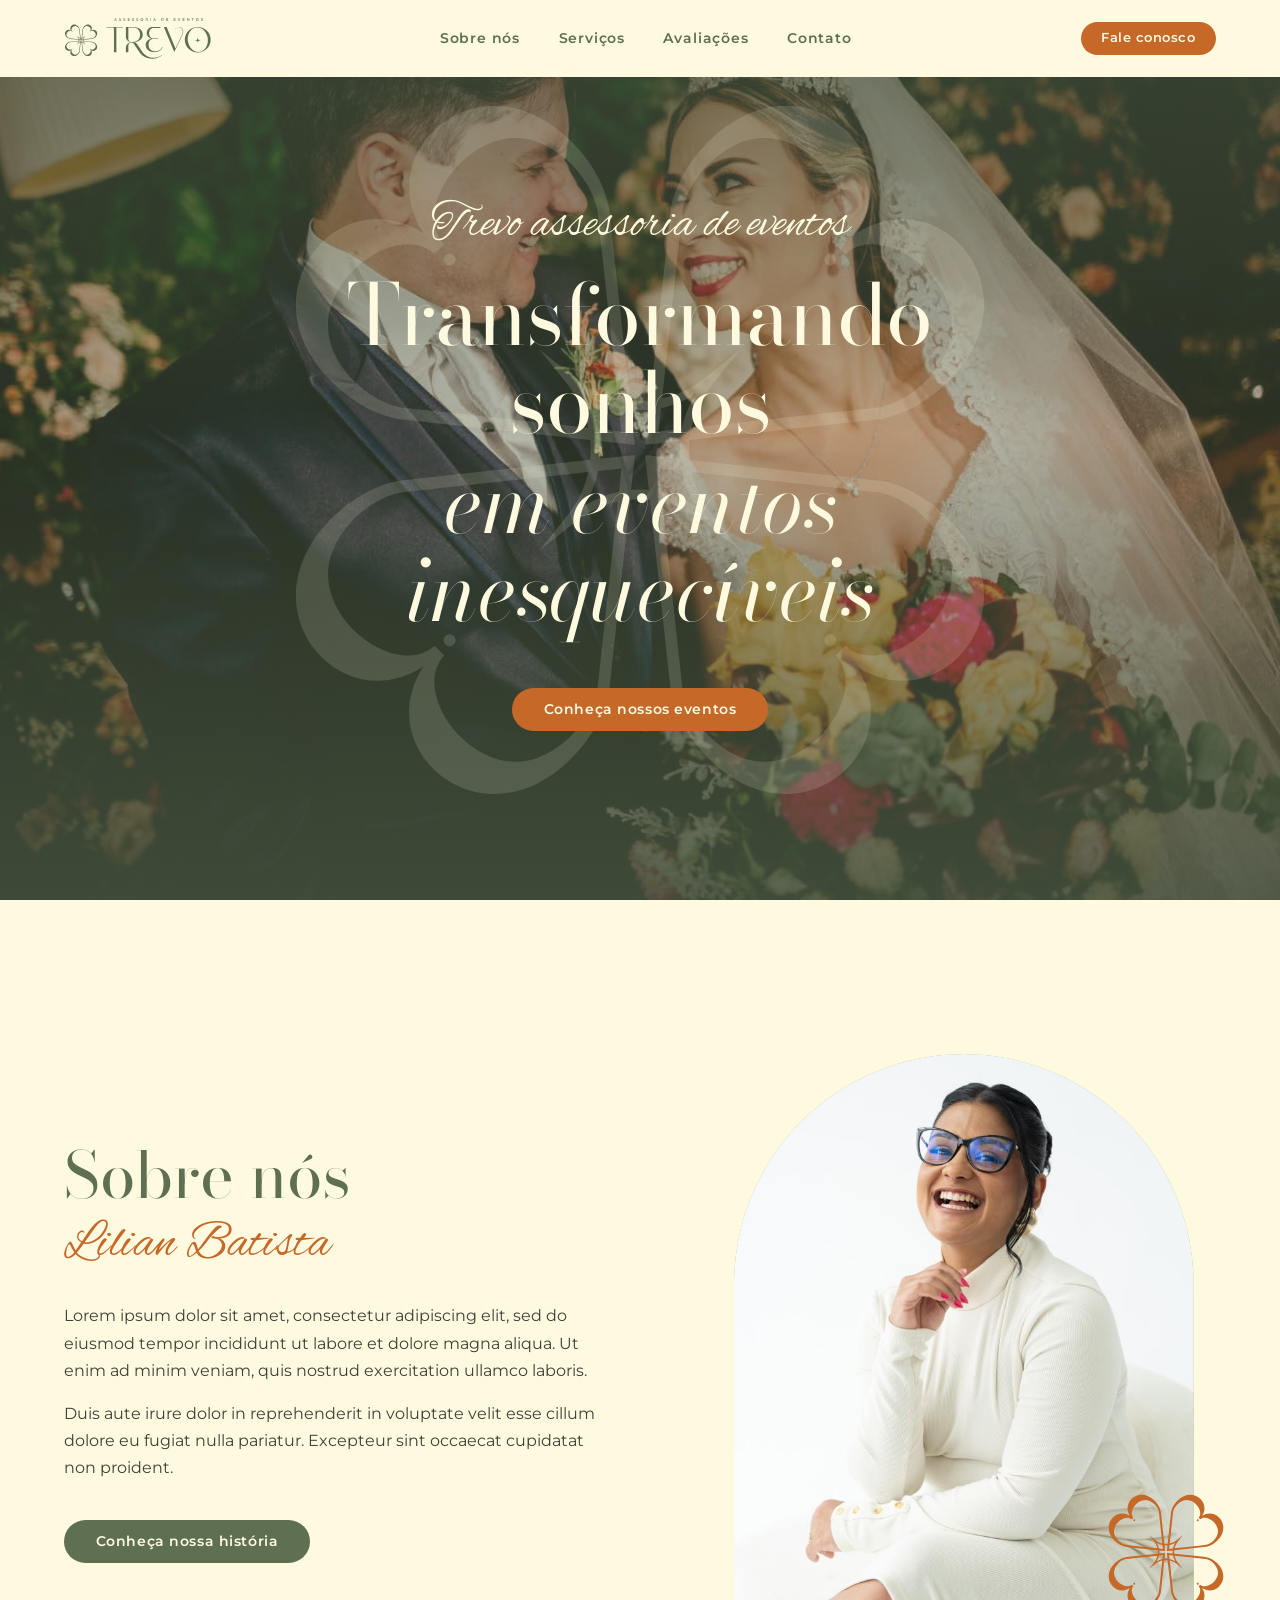
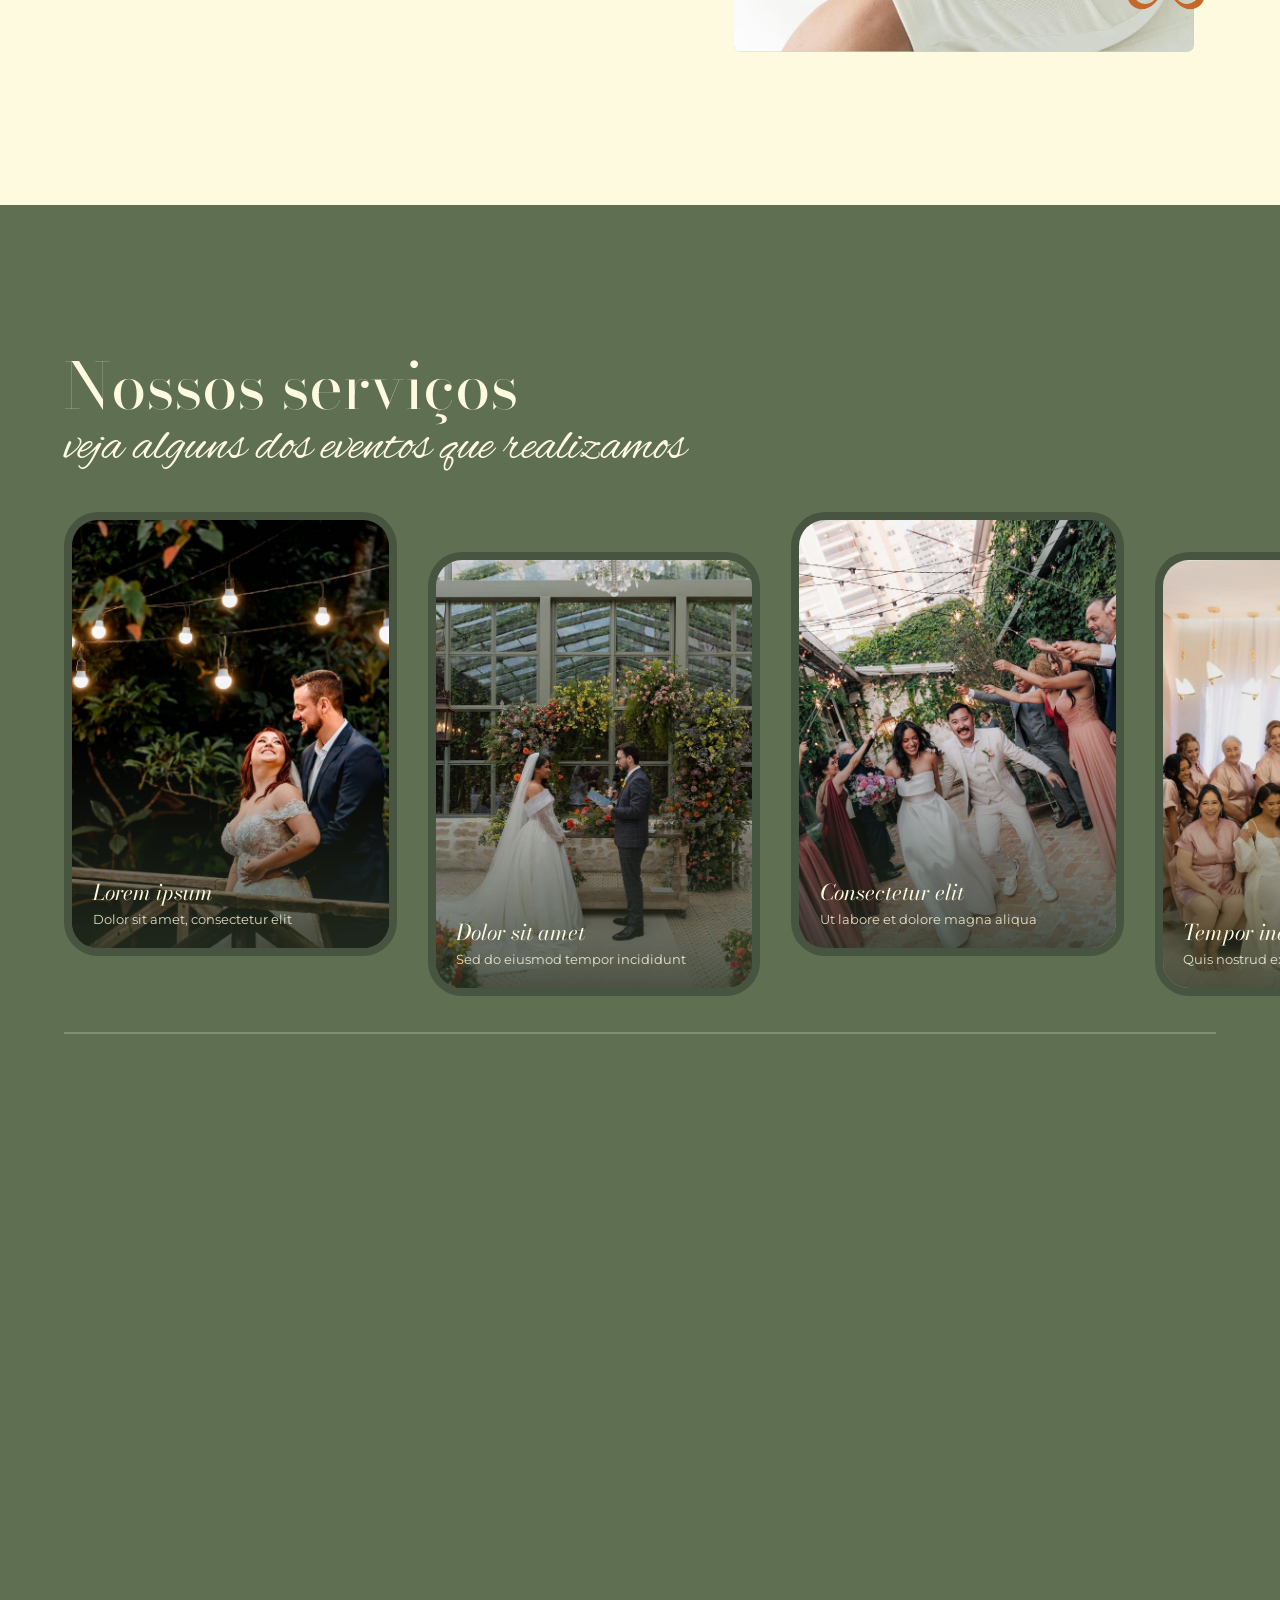
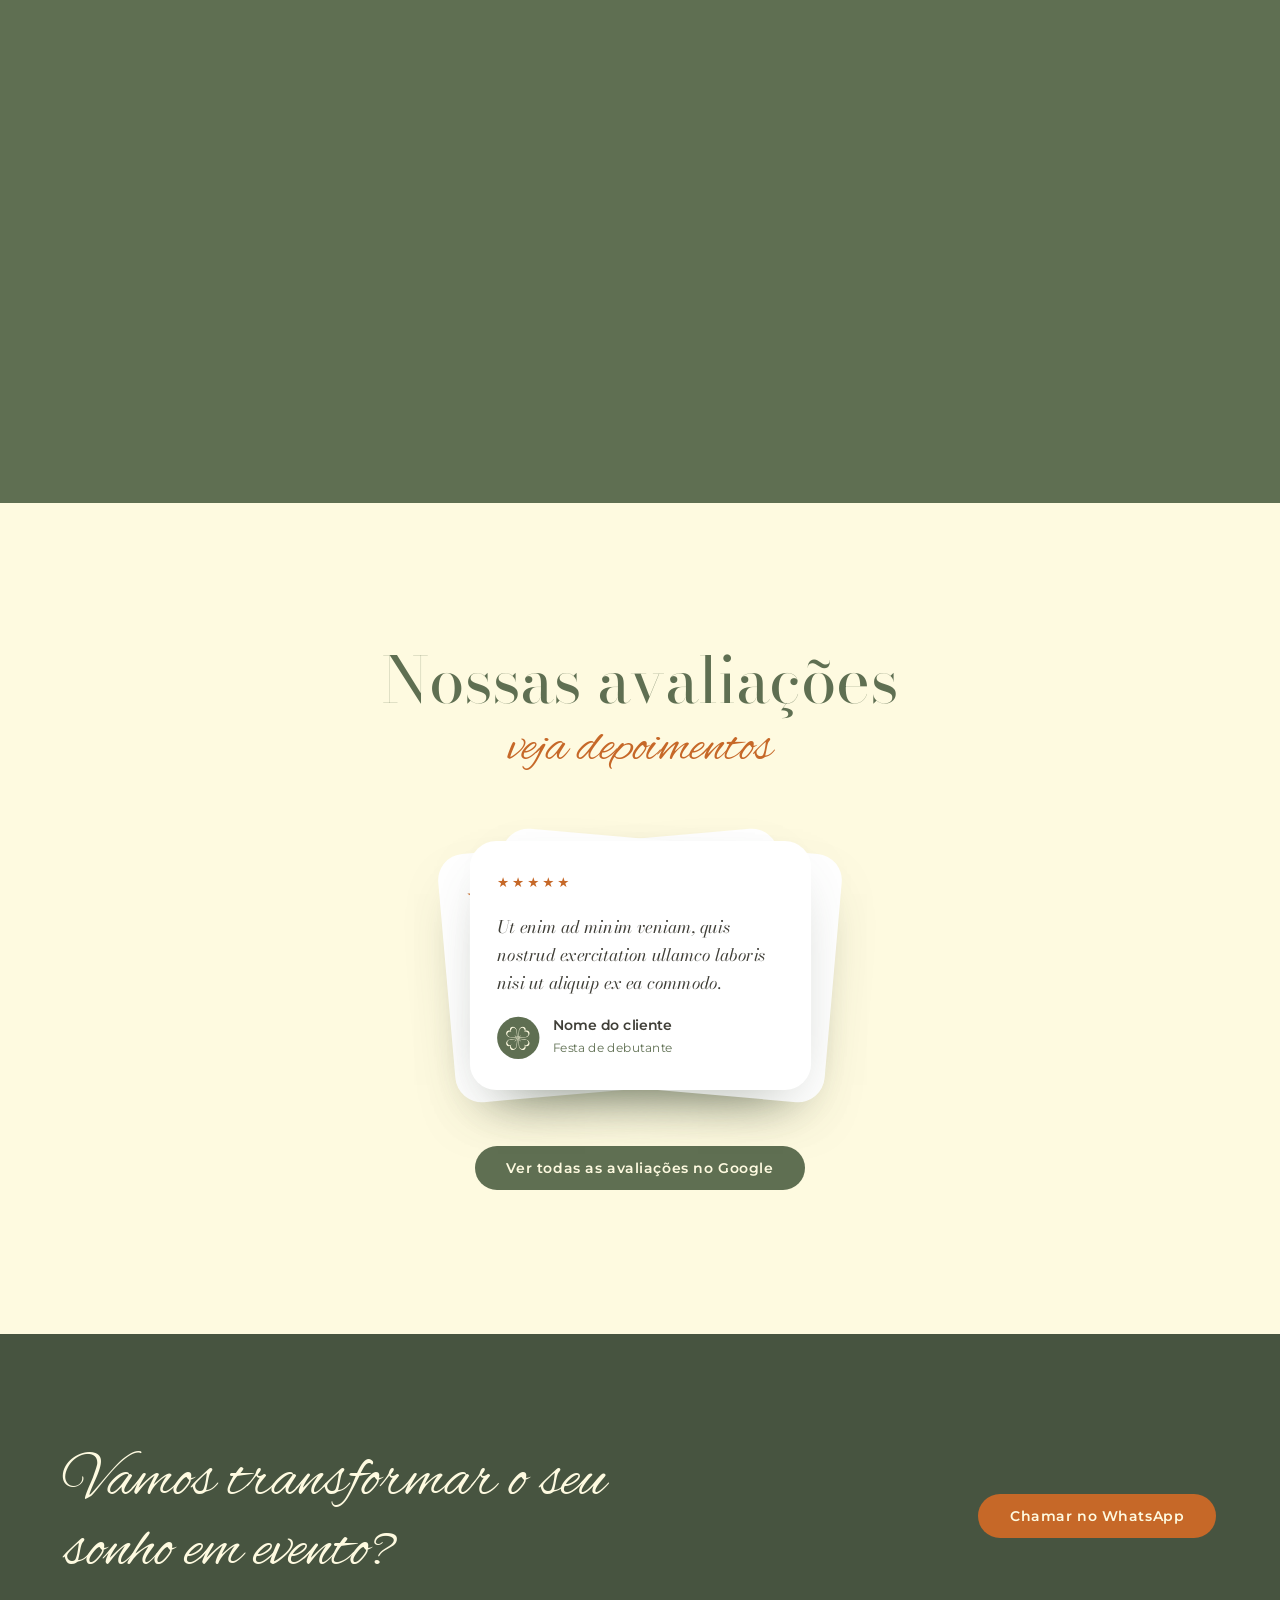
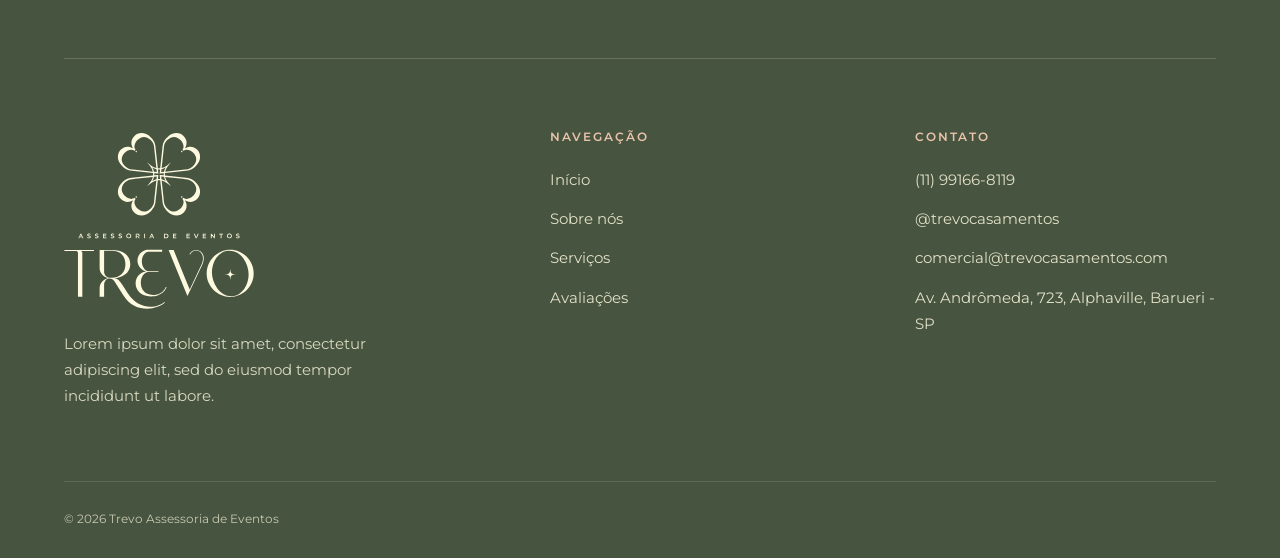
==== commit af9e2522: "Add Lenis smooth scrolling library to vendor assets" ====
--- a/index.html
+++ b/index.html
@@ -9,142 +9,31 @@
 <link rel="preconnect" href="https://fonts.googleapis.com">
 <link rel="preconnect" href="https://fonts.gstatic.com" crossorigin>
 <link href="https://fonts.googleapis.com/css2?family=Alex+Brush&family=Bodoni+Moda:ital,opsz,wght@0,6..96,400..600;1,6..96,400..600&family=Montserrat:wght@400;500;600&display=swap" rel="stylesheet">
-<style>
-:root{--verde:#5F6F52;--verde-esc:#475440;--canela:#C66828;--sereno:#AEB591;--luz:#FEFAE0;--tinta:#403F38;
---serif:"Bodoni Moda","Bodoni 72",Didot,Georgia,serif;--script:"Alex Brush","Snell Roundhand",cursive;--sans:Montserrat,system-ui,sans-serif;
---pad:clamp(1.25rem,5vw,5rem);--ease:cubic-bezier(.2,.7,.2,1);color-scheme:light}
-*{box-sizing:border-box;margin:0}
-html.lenis,html.lenis body{height:auto}
-.lenis.lenis-smooth{scroll-behavior:auto!important}
-body{font:400 1rem/1.7 var(--sans);color:var(--tinta);background:var(--luz);-webkit-font-smoothing:antialiased;overflow-x:hidden}
-img{display:block;max-width:100%}
-a{color:inherit;text-decoration:none}
-:focus-visible{outline:2px solid var(--canela);outline-offset:3px}
-svg{fill:currentColor}.logo-h{display:block}
-.logo-h{height:2.6rem;width:auto;aspect-ratio:599/170}
-
-/* botões */
-.btn{position:relative;display:inline-flex;align-items:center;justify-content:center;padding:1em 2.2em;border-radius:999px;background:var(--canela);color:var(--luz);font:600 .9rem/1 var(--sans);letter-spacing:.04em;overflow:hidden;isolation:isolate;transition:color .5s}
-.btn::before{content:"";position:absolute;inset:0;z-index:-1;border-radius:inherit;background:var(--luz);transform:translateY(101%);transition:transform .55s var(--ease)}
-.btn:hover{color:var(--verde)}.btn:hover::before{transform:none}
-.btn--sm{padding:.8em 1.6em;font-size:.8rem}
-.btn--verde{background:var(--verde)}.btn--verde::before{background:var(--canela)}.btn--verde:hover{color:var(--luz)}
-
-/* menu */
-.nav{position:fixed;inset:0 0 auto;z-index:50;display:flex;align-items:center;justify-content:space-between;gap:2rem;padding:calc(1.1rem + env(safe-area-inset-top,0px)) var(--pad) 1.1rem;color:var(--verde);background:var(--luz);transition:transform .6s var(--ease),box-shadow .4s,padding .4s}
-.nav.is-solid{box-shadow:0 14px 34px -22px rgba(71,84,64,.6);padding-block:calc(.7rem + env(safe-area-inset-top,0px)) .7rem}
-.nav.is-hidden{transform:translateY(-100%)}
-.nav .btn::before{background:var(--verde)}.nav .btn:hover{color:var(--luz)}
-.nav nav{display:flex;gap:clamp(1rem,3vw,2.6rem);font-size:.85rem;font-weight:600;letter-spacing:.06em}
-.nav nav a{position:relative;padding:.3rem 0}
-.nav nav a::after{content:"";position:absolute;inset:auto 0 0;height:1px;background:currentColor;transform:scaleX(0);transform-origin:right;transition:transform .5s var(--ease)}
-.nav nav a:hover::after{transform:scaleX(1);transform-origin:left}
-
-/* topo */
-.hero{position:relative;min-height:100svh;display:grid;place-items:center;text-align:center;color:var(--luz);overflow:hidden;isolation:isolate}
-.hero__bg{position:absolute;inset:-6% 0;z-index:-3}
-.hero__bg img{width:100%;height:100%;object-fit:cover;object-position:62% 40%}
-.hero__veil{position:absolute;inset:0;z-index:-2;background:linear-gradient(180deg,rgba(71,84,64,.8),rgba(95,111,82,.42) 48%,rgba(71,84,64,.88))}
-.hero__mark{position:absolute;inset:0;margin:auto;z-index:-1;width:min(80vmin,740px);height:min(80vmin,740px);opacity:.14;color:var(--luz)}
-.hero__mark svg{width:100%;height:100%}
-.hero__copy{max-width:62rem;padding:8rem var(--pad) 6rem}
-.hero__script{font:400 clamp(1.9rem,3.8vw,3rem)/1 var(--script);margin-bottom:1.4rem}
-.hero h1{font:400 clamp(2.4rem,6.6vw,5.8rem)/1.04 var(--serif);letter-spacing:-.01em;margin-bottom:2.6rem}
-.hero h1 .line{display:block;overflow:hidden;padding-bottom:.14em}
-.hero h1 .line>span{display:block}
-.hero h1 .line:last-child{font-style:italic}
-
-/* títulos */
-.titulo{font:400 clamp(2.2rem,5vw,4.2rem)/1.05 var(--serif);color:var(--verde)}
-.script{font:400 clamp(2rem,4vw,3.2rem)/1.1 var(--script);color:var(--canela)}
-
-/* sobre nós */
-.sobre{display:grid;grid-template-columns:1.05fr .95fr;gap:clamp(2rem,7vw,7rem);align-items:center;padding:clamp(5rem,12vw,10rem) var(--pad);overflow:hidden}
-.sobre .script{margin:.5rem 0 1.8rem}
-.sobre__text p:not(.script){max-width:34rem}
-.sobre__text p+p{margin-top:1rem}
-.sobre__text .btn{margin-top:2.4rem}
-.sobre__foto{position:relative;justify-self:center;width:min(100%,460px)}
-.arch{aspect-ratio:4/5.2;border-radius:999px 999px 28px 28px;overflow:hidden;background:var(--sereno)}
-.arch img{width:100%;height:100%;object-fit:cover;object-position:50% 22%}
-.sobre__mark{position:absolute;right:-2rem;bottom:2.5rem;width:7.5rem;height:7.5rem;color:var(--canela)}
-.sobre__mark svg{width:100%;height:100%}
-
-/* serviços */
-.servicos{background:var(--verde);color:var(--luz)}
-.servicos__pin{min-height:100svh;display:flex;flex-direction:column;justify-content:center;gap:clamp(1.5rem,4vh,3rem);padding:clamp(4.5rem,9vh,6.5rem) 0 2.5rem}
-.servicos__head{padding:0 var(--pad)}
-.servicos .titulo,.servicos .script{color:var(--luz)}
-.track{display:flex;align-items:flex-start;gap:clamp(1rem,2.4vw,2rem);padding:0 var(--pad);width:max-content}
-.card{flex:none;width:min(26vw,calc((100svh - 18rem)*.72));min-width:240px;aspect-ratio:3/4;padding:.5rem;border-radius:34px;background:var(--verde-esc)}
-.card:nth-child(even){margin-top:3rem}
-.ph{position:relative;height:100%;border-radius:26px;overflow:hidden}
-.ph img{position:absolute;top:0;left:-10%;width:120%;max-width:none;height:100%;object-fit:cover}
-.ph::after{content:"";position:absolute;inset:50% 0 0;background:linear-gradient(transparent,rgba(40,50,35,.78))}
-.ph figcaption{position:absolute;z-index:1;left:1.3rem;right:1.3rem;bottom:1.2rem;font:italic 400 1.35rem/1.2 var(--serif)}
-.ph figcaption small{display:block;margin-top:.3rem;font:400 .8rem/1.4 var(--sans);opacity:.85}
-.progress{margin:0 var(--pad);height:2px;background:rgba(254,250,224,.22)}
-.progress i{display:block;height:100%;background:var(--canela);transform:scaleX(0);transform-origin:left}
-
-/* avaliações */
-.avaliacoes{padding:clamp(5rem,12vw,9rem) var(--pad);text-align:center;overflow:hidden}
-.avaliacoes .script{margin:.4rem 0 3.5rem}
-.avaliacoes__lista{display:grid;grid-template-columns:repeat(3,1fr);gap:clamp(1rem,2.5vw,2rem);max-width:72rem;margin:auto;text-align:left}
-.review{position:relative;display:flex;flex-direction:column;gap:1.3rem;padding:2rem 1.8rem;border-radius:28px;background:#fff;box-shadow:0 26px 60px -30px rgba(71,84,64,.5)}
-.review:nth-child(2){z-index:2}
-.stars{color:var(--canela);letter-spacing:.22em;font-size:.9rem}
-.review q{quotes:none;font:italic 400 1.15rem/1.6 var(--serif)}
-.review footer{display:flex;align-items:center;gap:.9rem;margin-top:auto}
-.avatar{flex:none;width:2.8rem;height:2.8rem;padding:.6rem;border-radius:50%;background:var(--verde);color:var(--luz)}
-.avatar svg{width:100%;height:100%}
-.review strong{display:block;font-size:.95rem;font-weight:600;line-height:1.3}
-.review small{color:var(--verde);font-size:.8rem}
-
-/* contato */
-
-/* rodapé */
-.rodape{background:var(--verde-esc);color:var(--luz);padding:clamp(4rem,9vw,7rem) var(--pad) calc(1.8rem + env(safe-area-inset-bottom,0px))}
-.rodape__cta{display:flex;flex-wrap:wrap;align-items:center;justify-content:space-between;gap:1.8rem 3rem;padding-bottom:clamp(2.5rem,6vw,4.5rem);border-bottom:1px solid rgba(254,250,224,.18)}
-.rodape .script{color:var(--luz);font-size:clamp(2.2rem,5vw,4rem);max-width:36rem}
-.rodape__grid{display:grid;grid-template-columns:1.4fr 1fr 1fr;gap:2.5rem 4rem;padding:clamp(2.5rem,6vw,4.5rem) 0}
-.rodape__marca{max-width:22rem}
-.rodape__marca p{opacity:.8;font-size:.95rem}
-.logo-v{width:min(100%,190px);height:auto;aspect-ratio:524.9/491;margin-bottom:1.4rem}
-.rodape__col{display:flex;flex-direction:column;gap:.85rem;font-size:.95rem}
-.rodape__col h3{margin-bottom:.6rem;font:600 .75rem/1 var(--sans);letter-spacing:.16em;text-transform:uppercase;color:#E8C3A9}
-.rodape__col a{width:fit-content;opacity:.85;transition:opacity .3s,color .3s}
-.rodape__col a:hover{opacity:1;color:var(--sereno)}
-.rodape__fim{display:block;padding-top:1.6rem;border-top:1px solid rgba(254,250,224,.18);opacity:.7;font-size:.78rem}
-
-@media (max-width:899px){
- .nav nav{display:none}
- .sobre{grid-template-columns:1fr}
- .sobre__mark{right:.5rem}
- .servicos__pin{min-height:0;padding-bottom:3.5rem}
- .track{width:auto;overflow-x:auto;scroll-snap-type:x mandatory;padding-bottom:1rem;scrollbar-width:none}
- .card{width:72vw;scroll-snap-align:center}
- .progress{display:none}
- .avaliacoes__lista{grid-template-columns:1fr}
- .rodape__grid{grid-template-columns:1fr}
-}
-</style>
+<link rel="stylesheet" href="assets/css/style.css">
 </head>
 <body>
-<svg width="0" height="0" style="position:absolute" aria-hidden="true" focusable="false"><symbol id="simbolo" viewBox="281.0 291.0 498.1 498.1"><path fill-rule="evenodd" d="M 658.785156 668.769531 C 657.1875 670.363281 657.214844 672.945312 658.8125 674.542969 C 660.410156 676.140625 662.992188 676.167969 664.585938 674.574219 C 666.183594 672.976562 666.183594 670.363281 664.585938 668.769531 C 662.992188 667.171875 660.378906 667.171875 658.785156 668.769531 "/><path fill-rule="evenodd" d="M 395.472656 668.738281 C 393.847656 670.363281 393.875 672.945312 395.472656 674.542969 C 397.066406 676.140625 399.652344 676.167969 401.277344 674.542969 C 402.871094 672.949219 402.84375 670.363281 401.246094 668.769531 C 399.648438 667.171875 397.066406 667.144531 395.472656 668.738281 "/><path fill-rule="evenodd" d="M 401.246094 411.230469 C 402.871094 409.605469 402.871094 407.054688 401.246094 405.429688 C 399.652344 403.832031 397.097656 403.832031 395.472656 405.457031 C 393.875 407.050781 393.875 409.605469 395.472656 411.203125 C 397.097656 412.828125 399.652344 412.828125 401.246094 411.230469 "/><path fill-rule="evenodd" d="M 727.941406 492.171875 C 718.710938 501.402344 707.886719 507.699219 696.628906 510.425781 L 682.433594 511.964844 L 667.691406 513.589844 L 565.710938 524.675781 C 568.035156 514.171875 572.734375 504.070312 579.84375 495.160156 L 599.550781 470.464844 L 574.851562 490.167969 C 565.945312 497.28125 555.84375 501.980469 545.339844 504.304688 L 556.425781 402.324219 L 558.050781 387.578125 L 559.585938 373.386719 C 562.316406 362.128906 568.613281 351.300781 577.84375 342.074219 C 614.175781 307.015625 645.636719 332.960938 654.402344 341.726562 C 670.566406 357.890625 679.097656 383.3125 665.515625 397.824219 L 668.824219 401.191406 L 672.191406 404.5 C 686.703125 390.917969 712.125 399.449219 728.289062 415.613281 C 737.054688 424.378906 762.996094 455.835938 727.941406 492.171875 M 544.613281 511.125 C 553.027344 509.382812 561.183594 506.101562 568.699219 501.316406 C 563.910156 508.832031 560.632812 516.988281 558.890625 525.402344 L 542.84375 527.171875 Z M 557.671875 546.183594 L 537.734375 544.003906 L 537.734375 543.890625 L 537.328125 543.945312 L 537.183594 543.917969 L 534.28125 543.628906 L 533.960938 543.945312 L 534.195312 544.179688 L 533.644531 544.265625 L 533.933594 547.167969 L 533.960938 547.3125 L 533.902344 547.71875 L 534.019531 547.71875 L 536.195312 567.65625 C 532.105469 567.28125 527.925781 567.28125 523.863281 567.6875 L 526.039062 547.691406 L 526.15625 547.691406 L 526.097656 547.285156 L 526.128906 547.140625 L 526.414062 544.238281 L 526.097656 543.917969 L 525.863281 544.152344 L 525.777344 543.597656 L 522.875 543.886719 L 522.730469 543.917969 L 522.324219 543.859375 L 522.324219 543.976562 L 502.328125 546.152344 C 502.734375 542.089844 502.734375 537.910156 502.328125 533.847656 L 522.324219 536.023438 L 522.324219 536.140625 L 522.730469 536.082031 L 522.875 536.113281 L 525.777344 536.402344 L 526.097656 536.082031 L 525.863281 535.847656 L 526.414062 535.761719 L 526.128906 532.863281 L 526.097656 532.714844 L 526.15625 532.308594 L 526.039062 532.308594 L 523.863281 512.3125 C 527.925781 512.71875 532.105469 512.71875 536.195312 512.34375 L 534.019531 532.28125 L 533.902344 532.28125 L 533.960938 532.6875 L 533.933594 532.832031 L 533.640625 535.734375 L 533.960938 536.054688 L 534.195312 535.820312 L 534.28125 536.371094 L 537.183594 536.082031 L 537.328125 536.054688 L 537.734375 536.113281 L 537.734375 535.996094 L 557.671875 533.816406 C 557.296875 537.910156 557.296875 542.089844 557.671875 546.183594 M 558.890625 554.597656 C 560.632812 563.011719 563.910156 571.167969 568.699219 578.6875 C 561.183594 573.898438 553.027344 570.617188 544.613281 568.875 L 544.585938 568.847656 L 542.84375 552.828125 L 558.863281 554.570312 Z M 667.691406 566.410156 L 682.433594 568.035156 L 696.628906 569.574219 C 707.886719 572.300781 718.714844 578.597656 727.941406 587.828125 C 762.996094 624.160156 737.054688 655.621094 728.289062 664.386719 C 712.125 680.550781 686.699219 689.082031 672.191406 675.5 L 668.824219 678.808594 L 665.515625 682.175781 C 679.097656 696.6875 670.566406 722.109375 654.402344 738.273438 C 645.636719 747.039062 614.175781 772.984375 577.84375 737.925781 C 568.613281 728.699219 562.316406 717.871094 559.589844 706.613281 L 558.050781 692.421875 L 556.425781 677.675781 L 545.339844 575.695312 C 555.84375 578.019531 565.941406 582.71875 574.855469 589.832031 L 599.550781 609.535156 L 579.84375 584.839844 C 572.734375 575.929688 568.03125 565.828125 565.710938 555.324219 Z M 501.136719 554.539062 L 517.21875 552.796875 L 515.476562 568.875 C 507.058594 570.617188 498.875 573.867188 491.328125 578.6875 C 496.148438 571.140625 499.398438 562.957031 501.136719 554.539062 M 503.636719 677.648438 L 502.007812 692.390625 L 500.472656 706.582031 C 497.742188 717.84375 491.445312 728.667969 482.21875 737.898438 C 445.882812 772.953125 414.421875 747.007812 405.660156 738.246094 C 389.492188 722.082031 380.960938 696.65625 394.542969 682.148438 L 391.234375 678.78125 L 387.867188 675.472656 C 373.359375 689.054688 347.933594 680.523438 331.769531 664.355469 C 323.007812 655.59375 297.058594 624.132812 332.117188 587.796875 C 341.347656 578.570312 352.171875 572.273438 363.429688 569.542969 L 377.621094 568.003906 L 392.367188 566.378906 L 494.289062 555.292969 C 491.996094 565.828125 487.296875 575.929688 480.183594 584.835938 L 460.480469 609.535156 L 485.175781 589.828125 C 494.085938 582.71875 504.1875 578.019531 514.722656 575.726562 Z M 515.476562 511.125 L 517.214844 527.203125 L 501.140625 525.460938 C 499.398438 517.042969 496.148438 508.859375 491.328125 501.316406 C 498.875 506.132812 507.058594 509.382812 515.476562 511.125 M 392.367188 513.621094 L 377.625 511.996094 L 363.433594 510.457031 C 352.171875 507.726562 341.347656 501.429688 332.117188 492.203125 C 297.0625 455.867188 323.003906 424.40625 331.769531 415.644531 C 347.933594 399.480469 373.359375 390.945312 387.867188 404.527344 L 391.234375 401.21875 L 394.542969 397.855469 C 380.960938 383.34375 389.492188 357.917969 405.65625 341.753906 C 414.421875 332.992188 445.882812 307.046875 482.21875 342.101562 C 491.445312 351.332031 497.742188 362.15625 500.472656 373.417969 L 502.011719 387.609375 L 503.632812 402.351562 L 514.722656 504.273438 C 504.1875 501.984375 494.085938 497.28125 485.175781 490.171875 L 460.480469 470.464844 L 480.183594 495.164062 C 487.296875 504.070312 491.996094 514.171875 494.289062 524.707031 Z M 679.882812 390.132812 C 696.367188 364.480469 690.820312 337.167969 673.265625 319.613281 C 651.46875 297.816406 612.058594 291.953125 577.203125 326.808594 L 572.269531 332.148438 C 562.023438 343.726562 554.449219 357.6875 551.519531 372.285156 L 550.214844 383.515625 L 536.921875 505.582031 C 532.367188 506.074219 527.722656 506.074219 523.136719 505.609375 L 509.84375 383.546875 L 508.539062 372.316406 C 505.605469 357.714844 498.03125 343.757812 487.789062 332.175781 L 482.855469 326.835938 C 448 291.984375 408.589844 297.84375 386.792969 319.640625 C 369.234375 337.199219 363.691406 364.507812 380.179688 390.164062 C 354.523438 373.679688 327.214844 379.222656 309.65625 396.78125 C 287.859375 418.574219 281.996094 457.984375 316.851562 492.839844 L 322.191406 497.773438 C 333.773438 508.019531 347.730469 515.59375 362.328125 518.523438 L 373.558594 519.828125 L 495.625 533.121094 C 496.089844 537.707031 496.089844 542.292969 495.625 546.878906 L 373.5625 560.171875 L 362.328125 561.476562 C 347.730469 564.40625 333.773438 571.980469 322.191406 582.226562 L 316.851562 587.160156 C 281.996094 622.015625 287.859375 661.425781 309.65625 683.21875 C 327.214844 700.777344 354.523438 706.320312 380.179688 689.835938 C 363.695312 715.492188 369.234375 742.800781 386.796875 760.359375 C 408.589844 782.15625 448 788.019531 482.855469 753.164062 L 487.789062 747.820312 C 498.03125 736.242188 505.605469 722.28125 508.539062 707.6875 L 509.84375 696.453125 L 523.136719 574.390625 C 527.722656 573.925781 532.367188 573.925781 536.921875 574.417969 L 550.214844 696.484375 L 551.519531 707.714844 C 554.453125 722.3125 562.027344 736.273438 572.269531 747.851562 L 577.203125 753.191406 C 612.058594 788.046875 651.46875 782.183594 673.265625 760.386719 C 690.824219 742.832031 696.367188 715.523438 679.882812 689.867188 C 705.535156 706.351562 732.847656 700.808594 750.402344 683.25 C 772.199219 661.453125 778.0625 622.042969 743.207031 587.1875 L 737.867188 582.253906 C 726.285156 572.011719 712.328125 564.4375 697.730469 561.503906 L 686.5 560.199219 L 564.433594 546.90625 C 563.941406 542.351562 563.941406 537.707031 564.378906 533.09375 L 686.5 519.800781 L 697.730469 518.496094 C 712.328125 515.5625 726.285156 507.988281 737.867188 497.746094 L 743.207031 492.8125 C 778.0625 457.957031 772.199219 418.542969 750.402344 396.75 C 732.84375 379.191406 705.535156 373.648438 679.882812 390.132812 "/><path fill-rule="evenodd" d="M 658.785156 405.429688 C 657.1875 407.023438 657.1875 409.636719 658.785156 411.230469 C 660.378906 412.828125 662.992188 412.828125 664.585938 411.230469 C 666.183594 409.636719 666.183594 407.023438 664.585938 405.429688 C 662.992188 403.832031 660.378906 403.832031 658.785156 405.429688 "/></symbol><symbol id="logo-h" viewBox="239.0 454.9 599.3 170.3"><path fill-rule="evenodd" d="M 641.707031 575.410156 C 637 588.796875 623.605469 595.761719 609.808594 596.589844 L 606.394531 596.722656 C 583.230469 596.722656 572.097656 581.691406 572.097656 567.210938 C 572.097656 554.917969 580.082031 542.890625 595.597656 540.632812 C 585.367188 537.921875 579.183594 530.742188 577.183594 522.746094 C 577.175781 522.699219 577.15625 522.664062 577.148438 522.621094 C 577.078125 522.316406 577.003906 522.015625 576.941406 521.714844 C 576.550781 520.007812 576.347656 518.21875 576.347656 516.394531 C 576.347656 504.777344 584.496094 495.066406 595.390625 492.652344 C 596.246094 492.460938 597.109375 492.308594 597.996094 492.21875 C 598.308594 492.183594 598.628906 492.15625 598.941406 492.128906 C 599.171875 492.113281 599.410156 492.101562 599.644531 492.09375 C 599.722656 492.085938 599.8125 492.085938 599.902344 492.074219 L 599.902344 492.066406 C 600.148438 492.058594 600.40625 492.058594 600.683594 492.058594 L 631.699219 492.058594 L 631.699219 496.539062 L 602.042969 496.539062 C 600.859375 496.558594 599.617188 496.710938 598.46875 497.019531 C 597.097656 497.386719 595.890625 498.042969 594.742188 498.871094 C 592.5625 500.4375 590.703125 502.375 589.324219 504.679688 C 588.054688 506.816406 587.21875 509.179688 586.71875 511.601562 C 586.265625 513.796875 586.085938 516.046875 586.085938 518.289062 C 586.085938 530.046875 593.753906 539.949219 600.789062 540.019531 L 623.402344 540.019531 L 623.402344 541.859375 L 600.65625 541.859375 C 590.339844 542.207031 583.773438 553.957031 583.773438 566.117188 C 583.773438 580.054688 591.769531 593.03125 611.242188 593.378906 C 623.328125 593.378906 635.152344 587.773438 639.730469 575.410156 Z M 641.707031 575.410156 "/><path fill-rule="evenodd" d="M 519.046875 554.675781 L 513.496094 554.675781 C 511.648438 554.675781 509.964844 554.25 508.480469 553.394531 C 506.984375 552.542969 505.707031 551.476562 504.628906 550.195312 C 503.5625 548.90625 502.742188 547.515625 502.175781 546.03125 C 501.605469 544.527344 501.328125 543.140625 501.328125 541.859375 L 501.328125 494.441406 L 519.046875 494.441406 C 528.449219 494.441406 535.8125 497.109375 541.160156 502.449219 C 546.503906 507.792969 549.164062 515.160156 549.164062 524.558594 C 549.164062 533.808594 546.425781 541.15625 540.945312 546.566406 C 535.457031 551.972656 528.164062 554.675781 519.046875 554.675781 M 554.429688 589.855469 L 542.546875 571.125 C 539.558594 566.425781 536.640625 562.726562 533.785156 560.015625 C 530.9375 557.320312 527.238281 555.957031 522.683594 555.957031 C 527.238281 555.957031 531.757812 555.246094 536.242188 553.824219 C 540.730469 552.398438 544.71875 550.371094 548.214844 547.738281 C 551.699219 545.105469 554.546875 541.832031 556.753906 537.910156 C 558.957031 533.996094 560.0625 529.539062 560.0625 524.558594 C 560.0625 518.722656 558.886719 513.804688 556.539062 509.820312 C 554.191406 505.835938 551.121094 502.554688 547.351562 499.992188 C 543.578125 497.429688 539.273438 495.582031 534.425781 494.441406 C 529.585938 493.304688 524.675781 492.734375 519.695312 492.734375 L 491.277344 492.734375 L 491.277344 533.105469 C 491.277344 538.941406 493.09375 543.753906 496.730469 547.515625 C 500.359375 551.296875 504.746094 553.964844 509.867188 555.53125 C 504.746094 557.105469 500.359375 559.871094 496.730469 563.867188 C 493.09375 567.851562 491.277344 572.832031 491.277344 578.816406 L 491.277344 597.398438 L 501.328125 597.398438 L 501.328125 569.628906 C 501.328125 567.066406 502.28125 564.363281 504.203125 561.515625 C 506.125 558.664062 508.65625 557.023438 511.789062 556.597656 C 514.207031 556.171875 516.59375 556.597656 518.941406 557.878906 C 521.289062 559.167969 523.246094 561.011719 524.820312 563.4375 L 543.339844 592.3125 C 543.332031 592.320312 543.320312 592.320312 543.320312 592.320312 C 558.253906 617.574219 579.433594 624.136719 598.085938 624.136719 C 614.566406 624.136719 629.261719 617.917969 637.410156 610.902344 L 637.410156 608.578125 C 630.988281 614.539062 618.675781 619.972656 604.640625 619.972656 C 588.230469 619.972656 569.238281 612.589844 554.429688 589.855469 "/><path fill-rule="evenodd" d="M 724.695312 506.277344 C 722.808594 497.6875 716 492.730469 707.167969 492.730469 L 706.140625 492.8125 C 700.609375 493.359375 696.3125 496.207031 692.953125 502.074219 L 695.011719 502.074219 C 697.964844 496.507812 702.914062 493.972656 707.722656 493.828125 C 713.355469 493.972656 718.777344 497.199219 721.390625 502.414062 C 722.441406 504.570312 723.089844 507.035156 723.296875 509.664062 C 723.351562 510.308594 723.378906 510.957031 723.378906 511.621094 C 723.316406 512.738281 723.25 513.765625 723.148438 514.726562 C 722.78125 518.339844 722.03125 521.164062 720.082031 525.222656 L 710.039062 546.46875 L 693.875 580.644531 L 693.84375 580.71875 L 693.574219 581.375 L 657.476562 492.730469 L 646.367188 492.730469 L 647.125 494.585938 L 677.597656 569.253906 L 688.539062 596.046875 L 696.59375 579.003906 L 721.871094 525.5625 C 724.066406 520.894531 725.234375 515.878906 725.234375 511.347656 C 725.234375 510.824219 725.21875 510.308594 725.1875 509.808594 C 725.113281 508.566406 724.953125 507.390625 724.695312 506.277344 "/><path fill-rule="evenodd" d="M 823.371094 564.613281 C 821.664062 570.386719 819.164062 575.617188 815.890625 580.3125 C 812.617188 585.007812 808.589844 588.859375 803.820312 591.847656 C 799.054688 594.835938 793.53125 596.332031 787.269531 596.332031 C 780.578125 596.332031 774.523438 594.660156 769.113281 591.316406 C 763.707031 587.960938 759.109375 583.691406 755.335938 578.496094 C 751.566406 573.300781 748.636719 567.496094 746.582031 561.089844 C 744.511719 554.675781 743.480469 548.488281 743.480469 542.5 C 743.480469 536.949219 744.332031 531.320312 746.042969 525.625 C 747.75 519.933594 750.238281 514.730469 753.523438 510.035156 C 756.796875 505.335938 760.851562 501.488281 765.699219 498.496094 C 770.539062 495.507812 776.015625 494.015625 782.144531 494.015625 C 788.976562 494.015625 795.097656 495.652344 800.511719 498.925781 C 805.929688 502.199219 810.511719 506.441406 814.289062 511.636719 C 818.0625 516.828125 820.945312 522.601562 822.945312 528.9375 C 824.9375 535.277344 825.933594 541.503906 825.933594 547.632812 C 825.933594 553.183594 825.082031 558.839844 823.371094 564.613281 M 833.09375 524.558594 C 830.3125 518.15625 826.539062 512.5625 821.773438 507.792969 C 816.996094 503.015625 811.410156 499.246094 805.003906 496.46875 C 798.589844 493.695312 791.761719 492.308594 784.492188 492.308594 C 777.226562 492.308594 770.394531 493.695312 763.992188 496.46875 C 757.578125 499.246094 751.992188 503.015625 747.214844 507.792969 C 742.449219 512.5625 738.675781 518.15625 735.902344 524.558594 C 733.117188 530.972656 731.738281 537.804688 731.738281 545.0625 C 731.738281 552.328125 733.117188 559.167969 735.902344 565.574219 C 738.675781 571.976562 742.449219 577.574219 747.214844 582.339844 C 751.992188 587.117188 757.578125 590.886719 763.992188 593.664062 C 770.394531 596.4375 777.226562 597.824219 784.492188 597.824219 C 791.761719 597.824219 798.589844 596.4375 805.003906 593.664062 C 811.410156 590.886719 816.996094 587.117188 821.773438 582.339844 C 826.539062 577.574219 830.3125 571.976562 833.09375 565.574219 C 835.871094 559.167969 837.257812 552.328125 837.257812 545.0625 C 837.257812 537.804688 835.871094 530.972656 833.09375 524.558594 "/><path fill-rule="evenodd" d="M 785.332031 540.378906 L 784.707031 534.832031 L 784.082031 540.378906 C 783.703125 543.75 781.042969 546.414062 777.671875 546.792969 L 772.125 547.417969 L 777.671875 548.042969 C 781.042969 548.421875 783.703125 551.082031 784.082031 554.457031 L 784.707031 560.003906 L 785.332031 554.457031 C 785.710938 551.082031 788.375 548.421875 791.746094 548.042969 L 797.292969 547.417969 L 791.746094 546.792969 C 788.375 546.414062 785.710938 543.75 785.332031 540.378906 "/><path fill-rule="evenodd" d="M 412.085938 494.867188 L 438.53125 494.867188 C 439.171875 494.867188 439.777344 495.019531 440.320312 495.285156 C 440.328125 495.285156 440.347656 495.296875 440.355469 495.304688 C 441.679688 495.972656 442.597656 497.351562 442.597656 498.933594 L 442.597656 597.398438 L 452.417969 597.398438 L 452.417969 569.621094 C 452.398438 569.371094 452.378906 569.121094 452.363281 568.898438 L 452.363281 499.164062 C 452.363281 498.203125 452.050781 497.324219 451.5 496.601562 C 451.214844 496.203125 450.851562 495.855469 450.421875 495.570312 C 450.414062 495.5625 450.40625 495.5625 450.398438 495.554688 C 449.730469 495.117188 448.929688 494.867188 448.058594 494.867188 L 449.375 494.867188 C 449.367188 494.859375 449.355469 494.859375 449.347656 494.851562 L 475.382812 494.867188 L 478.566406 494.867188 L 478.566406 492.734375 L 412.085938 492.734375 Z M 412.085938 494.867188 "/><path fill-rule="evenodd" d="M 445.65625 463.832031 L 446.179688 462.347656 L 451.664062 462.347656 L 452.171875 463.832031 Z M 443.546875 466.1875 L 448.128906 456.007812 L 449.988281 456.007812 L 454.585938 466.1875 L 452.59375 466.1875 L 448.667969 457.011719 L 449.421875 457.011719 L 445.484375 466.1875 Z M 443.546875 466.1875 "/><path fill-rule="evenodd" d="M 467.324219 466.332031 C 466.53125 466.332031 465.769531 466.21875 465.046875 465.992188 C 464.328125 465.761719 463.746094 465.46875 463.3125 465.113281 L 463.964844 463.644531 C 464.371094 463.960938 464.875 464.230469 465.476562 464.441406 C 466.078125 464.65625 466.695312 464.761719 467.324219 464.761719 C 467.859375 464.761719 468.289062 464.703125 468.617188 464.589844 C 468.949219 464.472656 469.191406 464.316406 469.34375 464.117188 C 469.5 463.917969 469.578125 463.691406 469.578125 463.4375 C 469.578125 463.128906 469.464844 462.878906 469.242188 462.691406 C 469.019531 462.5 468.734375 462.351562 468.378906 462.238281 C 468.023438 462.128906 467.632812 462.027344 467.199219 461.933594 C 466.769531 461.839844 466.335938 461.730469 465.90625 461.59375 C 465.476562 461.457031 465.078125 461.285156 464.71875 461.074219 C 464.363281 460.867188 464.074219 460.589844 463.855469 460.238281 C 463.636719 459.890625 463.527344 459.445312 463.527344 458.902344 C 463.527344 458.347656 463.675781 457.84375 463.972656 457.382812 C 464.269531 456.921875 464.71875 456.554688 465.324219 456.277344 C 465.929688 456 466.699219 455.863281 467.628906 455.863281 C 468.242188 455.863281 468.847656 455.941406 469.449219 456.09375 C 470.046875 456.25 470.570312 456.472656 471.019531 456.765625 L 470.421875 458.234375 C 469.964844 457.960938 469.496094 457.761719 469.011719 457.628906 C 468.527344 457.5 468.0625 457.433594 467.613281 457.433594 C 467.101562 457.433594 466.679688 457.496094 466.351562 457.621094 C 466.019531 457.75 465.78125 457.917969 465.628906 458.125 C 465.480469 458.332031 465.40625 458.5625 465.40625 458.816406 C 465.40625 459.125 465.515625 459.375 465.734375 459.5625 C 465.949219 459.753906 466.238281 459.902344 466.589844 460.007812 C 466.945312 460.113281 467.339844 460.214844 467.773438 460.3125 C 468.210938 460.410156 468.644531 460.523438 469.070312 460.65625 C 469.496094 460.785156 469.886719 460.957031 470.246094 461.164062 C 470.605469 461.371094 470.894531 461.648438 471.113281 461.992188 C 471.332031 462.335938 471.441406 462.777344 471.441406 463.308594 C 471.441406 463.851562 471.292969 464.355469 470.996094 464.816406 C 470.699219 465.273438 470.246094 465.640625 469.636719 465.917969 C 469.027344 466.195312 468.253906 466.332031 467.324219 466.332031 "/><path fill-rule="evenodd" d="M 484.757812 466.332031 C 483.964844 466.332031 483.207031 466.21875 482.484375 465.992188 C 481.761719 465.761719 481.183594 465.46875 480.746094 465.113281 L 481.402344 463.644531 C 481.808594 463.960938 482.3125 464.230469 482.914062 464.441406 C 483.511719 464.65625 484.128906 464.761719 484.757812 464.761719 C 485.292969 464.761719 485.722656 464.703125 486.054688 464.589844 C 486.382812 464.472656 486.625 464.316406 486.78125 464.117188 C 486.9375 463.917969 487.015625 463.691406 487.015625 463.4375 C 487.015625 463.128906 486.902344 462.878906 486.679688 462.691406 C 486.457031 462.5 486.167969 462.351562 485.8125 462.238281 C 485.460938 462.128906 485.066406 462.027344 484.636719 461.933594 C 484.203125 461.839844 483.773438 461.730469 483.34375 461.59375 C 482.910156 461.457031 482.515625 461.285156 482.15625 461.074219 C 481.796875 460.867188 481.507812 460.589844 481.292969 460.238281 C 481.074219 459.890625 480.964844 459.445312 480.964844 458.902344 C 480.964844 458.347656 481.113281 457.84375 481.410156 457.382812 C 481.703125 456.921875 482.15625 456.554688 482.761719 456.277344 C 483.367188 456 484.132812 455.863281 485.066406 455.863281 C 485.675781 455.863281 486.28125 455.941406 486.882812 456.09375 C 487.484375 456.25 488.007812 456.472656 488.453125 456.765625 L 487.855469 458.234375 C 487.402344 457.960938 486.929688 457.761719 486.445312 457.628906 C 485.960938 457.5 485.496094 457.433594 485.050781 457.433594 C 484.539062 457.433594 484.117188 457.496094 483.785156 457.621094 C 483.457031 457.75 483.214844 457.917969 483.066406 458.125 C 482.914062 458.332031 482.839844 458.5625 482.839844 458.816406 C 482.839844 459.125 482.949219 459.375 483.167969 459.5625 C 483.386719 459.753906 483.671875 459.902344 484.027344 460.007812 C 484.378906 460.113281 484.773438 460.214844 485.210938 460.3125 C 485.648438 460.410156 486.078125 460.523438 486.503906 460.65625 C 486.929688 460.785156 487.324219 460.957031 487.683594 461.164062 C 488.042969 461.371094 488.332031 461.648438 488.546875 461.992188 C 488.765625 462.335938 488.875 462.777344 488.875 463.308594 C 488.875 463.851562 488.726562 464.355469 488.429688 464.816406 C 488.136719 465.273438 487.683594 465.640625 487.074219 465.917969 C 486.460938 466.195312 485.691406 466.332031 484.757812 466.332031 "/><path fill-rule="evenodd" d="M 500.785156 460.238281 L 505.847656 460.238281 L 505.847656 461.796875 L 500.785156 461.796875 Z M 500.929688 464.589844 L 506.675781 464.589844 L 506.675781 466.1875 L 499.039062 466.1875 L 499.039062 456.007812 L 506.472656 456.007812 L 506.472656 457.609375 L 500.929688 457.609375 Z M 500.929688 464.589844 "/><path fill-rule="evenodd" d="M 520.226562 466.332031 C 519.433594 466.332031 518.671875 466.21875 517.953125 465.992188 C 517.230469 465.761719 516.648438 465.46875 516.214844 465.113281 L 516.867188 463.644531 C 517.273438 463.960938 517.777344 464.230469 518.378906 464.441406 C 518.980469 464.65625 519.597656 464.761719 520.226562 464.761719 C 520.761719 464.761719 521.191406 464.703125 521.519531 464.589844 C 521.851562 464.472656 522.09375 464.316406 522.25 464.117188 C 522.402344 463.917969 522.480469 463.691406 522.480469 463.4375 C 522.480469 463.128906 522.371094 462.878906 522.144531 462.691406 C 521.921875 462.5 521.636719 462.351562 521.28125 462.238281 C 520.925781 462.128906 520.535156 462.027344 520.101562 461.933594 C 519.671875 461.839844 519.238281 461.730469 518.808594 461.59375 C 518.378906 461.457031 517.980469 461.285156 517.625 461.074219 C 517.265625 460.867188 516.976562 460.589844 516.757812 460.238281 C 516.539062 459.890625 516.429688 459.445312 516.429688 458.902344 C 516.429688 458.347656 516.578125 457.84375 516.875 457.382812 C 517.171875 456.921875 517.621094 456.554688 518.226562 456.277344 C 518.832031 456 519.601562 455.863281 520.53125 455.863281 C 521.144531 455.863281 521.75 455.941406 522.351562 456.09375 C 522.953125 456.25 523.472656 456.472656 523.921875 456.765625 L 523.324219 458.234375 C 522.867188 457.960938 522.398438 457.761719 521.914062 457.628906 C 521.429688 457.5 520.964844 457.433594 520.515625 457.433594 C 520.003906 457.433594 519.582031 457.496094 519.253906 457.621094 C 518.921875 457.75 518.683594 457.917969 518.53125 458.125 C 518.382812 458.332031 518.308594 458.5625 518.308594 458.816406 C 518.308594 459.125 518.417969 459.375 518.636719 459.5625 C 518.851562 459.753906 519.140625 459.902344 519.492188 460.007812 C 519.847656 460.113281 520.242188 460.214844 520.675781 460.3125 C 521.113281 460.410156 521.546875 460.523438 521.972656 460.65625 C 522.398438 460.785156 522.789062 460.957031 523.148438 461.164062 C 523.507812 461.371094 523.796875 461.648438 524.015625 461.992188 C 524.234375 462.335938 524.34375 462.777344 524.34375 463.308594 C 524.34375 463.851562 524.195312 464.355469 523.898438 464.816406 C 523.601562 465.273438 523.148438 465.640625 522.539062 465.917969 C 521.929688 466.195312 521.15625 466.332031 520.226562 466.332031 "/><path fill-rule="evenodd" d="M 537.660156 466.332031 C 536.867188 466.332031 536.109375 466.21875 535.386719 465.992188 C 534.664062 465.761719 534.085938 465.46875 533.648438 465.113281 L 534.304688 463.644531 C 534.710938 463.960938 535.214844 464.230469 535.816406 464.441406 C 536.414062 464.65625 537.03125 464.761719 537.660156 464.761719 C 538.195312 464.761719 538.625 464.703125 538.957031 464.589844 C 539.285156 464.472656 539.527344 464.316406 539.683594 464.117188 C 539.839844 463.917969 539.917969 463.691406 539.917969 463.4375 C 539.917969 463.128906 539.804688 462.878906 539.582031 462.691406 C 539.359375 462.5 539.070312 462.351562 538.71875 462.238281 C 538.363281 462.128906 537.96875 462.027344 537.539062 461.933594 C 537.105469 461.839844 536.675781 461.730469 536.246094 461.59375 C 535.8125 461.457031 535.417969 461.285156 535.058594 461.074219 C 534.699219 460.867188 534.410156 460.589844 534.195312 460.238281 C 533.976562 459.890625 533.867188 459.445312 533.867188 458.902344 C 533.867188 458.347656 534.015625 457.84375 534.3125 457.382812 C 534.605469 456.921875 535.058594 456.554688 535.664062 456.277344 C 536.269531 456 537.035156 455.863281 537.96875 455.863281 C 538.578125 455.863281 539.183594 455.941406 539.785156 456.09375 C 540.386719 456.25 540.910156 456.472656 541.355469 456.765625 L 540.761719 458.234375 C 540.304688 457.960938 539.832031 457.761719 539.347656 457.628906 C 538.863281 457.5 538.398438 457.433594 537.953125 457.433594 C 537.441406 457.433594 537.019531 457.496094 536.6875 457.621094 C 536.359375 457.75 536.117188 457.917969 535.96875 458.125 C 535.816406 458.332031 535.742188 458.5625 535.742188 458.816406 C 535.742188 459.125 535.851562 459.375 536.070312 459.5625 C 536.289062 459.753906 536.574219 459.902344 536.929688 460.007812 C 537.28125 460.113281 537.675781 460.214844 538.113281 460.3125 C 538.550781 460.410156 538.980469 460.523438 539.40625 460.65625 C 539.832031 460.785156 540.226562 460.957031 540.585938 461.164062 C 540.945312 461.371094 541.234375 461.648438 541.449219 461.992188 C 541.667969 462.335938 541.777344 462.777344 541.777344 463.308594 C 541.777344 463.851562 541.628906 464.355469 541.332031 464.816406 C 541.039062 465.273438 540.585938 465.640625 539.976562 465.917969 C 539.363281 466.195312 538.59375 466.332031 537.660156 466.332031 "/><path fill-rule="evenodd" d="M 556.710938 464.675781 C 557.226562 464.675781 557.699219 464.589844 558.128906 464.414062 C 558.5625 464.238281 558.9375 463.992188 559.257812 463.671875 C 559.578125 463.351562 559.828125 462.972656 560.007812 462.539062 C 560.183594 462.101562 560.273438 461.621094 560.273438 461.097656 C 560.273438 460.574219 560.1875 460.09375 560.011719 459.660156 C 559.839844 459.222656 559.589844 458.84375 559.265625 458.523438 C 558.9375 458.203125 558.5625 457.957031 558.128906 457.78125 C 557.699219 457.609375 557.226562 457.519531 556.710938 457.519531 C 556.199219 457.519531 555.71875 457.609375 555.28125 457.78125 C 554.839844 457.957031 554.457031 458.207031 554.136719 458.53125 C 553.820312 458.855469 553.566406 459.234375 553.382812 459.664062 C 553.199219 460.097656 553.105469 460.574219 553.105469 461.097656 C 553.105469 461.613281 553.199219 462.085938 553.382812 462.523438 C 553.566406 462.960938 553.820312 463.339844 554.136719 463.664062 C 554.457031 463.988281 554.839844 464.238281 555.28125 464.414062 C 555.71875 464.589844 556.199219 464.675781 556.710938 464.675781 M 556.710938 466.332031 C 555.925781 466.332031 555.199219 466.203125 554.523438 465.941406 C 553.851562 465.679688 553.265625 465.3125 552.769531 464.835938 C 552.277344 464.359375 551.894531 463.804688 551.621094 463.171875 C 551.351562 462.535156 551.214844 461.84375 551.214844 461.097656 C 551.214844 460.339844 551.351562 459.648438 551.621094 459.011719 C 551.894531 458.378906 552.277344 457.824219 552.769531 457.351562 C 553.265625 456.882812 553.847656 456.515625 554.515625 456.253906 C 555.183594 455.992188 555.917969 455.863281 556.710938 455.863281 C 557.496094 455.863281 558.222656 455.992188 558.894531 456.25 C 559.5625 456.503906 560.140625 456.871094 560.628906 457.339844 C 561.121094 457.808594 561.5 458.363281 561.773438 459.003906 C 562.042969 459.644531 562.179688 460.339844 562.179688 461.097656 C 562.179688 461.855469 562.042969 462.550781 561.773438 463.183594 C 561.5 463.820312 561.121094 464.375 560.628906 464.851562 C 560.140625 465.324219 559.5625 465.691406 558.894531 465.949219 C 558.222656 466.203125 557.496094 466.332031 556.710938 466.332031 "/><path fill-rule="evenodd" d="M 579.132812 466.1875 L 576.5625 462.492188 L 578.582031 462.492188 L 581.171875 466.1875 Z M 574.367188 462.582031 L 573.535156 461.664062 L 576.574219 461.664062 C 577.410156 461.664062 578.035156 461.484375 578.457031 461.128906 C 578.878906 460.769531 579.089844 460.269531 579.089844 459.628906 C 579.089844 458.988281 578.878906 458.492188 578.457031 458.140625 C 578.035156 457.785156 577.410156 457.609375 576.574219 457.609375 L 573.535156 457.609375 L 574.367188 456.675781 Z M 572.476562 466.1875 L 572.476562 456.007812 L 576.664062 456.007812 C 577.566406 456.007812 578.335938 456.152344 578.984375 456.4375 C 579.625 456.722656 580.125 457.136719 580.472656 457.679688 C 580.820312 458.222656 580.996094 458.871094 580.996094 459.628906 C 580.996094 460.375 580.820312 461.015625 580.472656 461.546875 C 580.125 462.082031 579.625 462.492188 578.984375 462.785156 C 578.335938 463.074219 577.566406 463.222656 576.664062 463.222656 L 573.535156 463.222656 L 574.367188 462.378906 L 574.367188 466.1875 Z M 572.476562 466.1875 "/><path fill-rule="evenodd" d="M 591.394531 456.007812 L 593.285156 456.007812 L 593.285156 466.1875 L 591.394531 466.1875 Z M 591.394531 456.007812 "/><path fill-rule="evenodd" d="M 604.992188 463.832031 L 605.511719 462.347656 L 610.996094 462.347656 L 611.503906 463.832031 Z M 602.882812 466.1875 L 607.460938 456.007812 L 609.324219 456.007812 L 613.917969 466.1875 L 611.925781 466.1875 L 608 457.011719 L 608.757812 457.011719 L 604.816406 466.1875 Z M 602.882812 466.1875 "/><path fill-rule="evenodd" d="M 637.695312 464.589844 L 640.152344 464.589844 C 640.917969 464.589844 641.578125 464.441406 642.136719 464.152344 C 642.695312 463.859375 643.128906 463.453125 643.445312 462.929688 C 643.761719 462.40625 643.917969 461.792969 643.917969 461.097656 C 643.917969 460.382812 643.761719 459.765625 643.445312 459.25 C 643.128906 458.738281 642.695312 458.335938 642.136719 458.042969 C 641.578125 457.753906 640.917969 457.609375 640.152344 457.609375 L 637.695312 457.609375 Z M 635.804688 466.1875 L 635.804688 456.007812 L 640.269531 456.007812 C 641.355469 456.007812 642.316406 456.21875 643.152344 456.640625 C 643.992188 457.0625 644.644531 457.65625 645.109375 458.421875 C 645.578125 459.1875 645.808594 460.078125 645.808594 461.097656 C 645.808594 462.117188 645.578125 463.007812 645.109375 463.773438 C 644.644531 464.539062 643.992188 465.132812 643.152344 465.554688 C 642.316406 465.976562 641.355469 466.1875 640.269531 466.1875 Z M 635.804688 466.1875 "/><path fill-rule="evenodd" d="M 657.847656 460.238281 L 662.910156 460.238281 L 662.910156 461.796875 L 657.847656 461.796875 Z M 657.992188 464.589844 L 663.738281 464.589844 L 663.738281 466.1875 L 656.105469 466.1875 L 656.105469 456.007812 L 663.535156 456.007812 L 663.535156 457.609375 L 657.992188 457.609375 Z M 657.992188 464.589844 "/><path fill-rule="evenodd" d="M 688.183594 460.238281 L 693.242188 460.238281 L 693.242188 461.796875 L 688.183594 461.796875 Z M 688.328125 464.589844 L 694.070312 464.589844 L 694.070312 466.1875 L 686.4375 466.1875 L 686.4375 456.007812 L 693.867188 456.007812 L 693.867188 457.609375 L 688.328125 457.609375 Z M 688.328125 464.589844 "/><path fill-rule="evenodd" d="M 707.335938 466.1875 L 702.882812 456.007812 L 704.933594 456.007812 L 708.90625 465.214844 L 707.710938 465.214844 L 711.753906 456.007812 L 713.632812 456.007812 L 709.195312 466.1875 Z M 707.335938 466.1875 "/><path fill-rule="evenodd" d="M 724.742188 460.238281 L 729.800781 460.238281 L 729.800781 461.796875 L 724.742188 461.796875 Z M 724.886719 464.589844 L 730.628906 464.589844 L 730.628906 466.1875 L 722.996094 466.1875 L 722.996094 456.007812 L 730.425781 456.007812 L 730.425781 457.609375 L 724.886719 457.609375 Z M 724.886719 464.589844 "/><path fill-rule="evenodd" d="M 741.027344 466.1875 L 741.027344 456.007812 L 742.585938 456.007812 L 748.96875 463.859375 L 748.195312 463.859375 L 748.195312 456.007812 L 750.058594 456.007812 L 750.058594 466.1875 L 748.503906 466.1875 L 742.132812 458.335938 L 742.902344 458.335938 L 742.902344 466.1875 Z M 741.027344 466.1875 "/><path fill-rule="evenodd" d="M 763.160156 466.1875 L 763.160156 457.609375 L 759.785156 457.609375 L 759.785156 456.007812 L 768.421875 456.007812 L 768.421875 457.609375 L 765.050781 457.609375 L 765.050781 466.1875 Z M 763.160156 466.1875 "/><path fill-rule="evenodd" d="M 782.761719 464.675781 C 783.277344 464.675781 783.75 464.589844 784.179688 464.414062 C 784.613281 464.238281 784.988281 463.992188 785.308594 463.671875 C 785.628906 463.351562 785.875 462.972656 786.058594 462.539062 C 786.234375 462.101562 786.324219 461.621094 786.324219 461.097656 C 786.324219 460.574219 786.238281 460.09375 786.0625 459.660156 C 785.890625 459.222656 785.640625 458.84375 785.316406 458.523438 C 784.988281 458.203125 784.613281 457.957031 784.179688 457.78125 C 783.75 457.609375 783.277344 457.519531 782.761719 457.519531 C 782.25 457.519531 781.769531 457.609375 781.332031 457.78125 C 780.890625 457.957031 780.507812 458.207031 780.1875 458.53125 C 779.867188 458.855469 779.617188 459.234375 779.433594 459.664062 C 779.246094 460.097656 779.15625 460.574219 779.15625 461.097656 C 779.15625 461.613281 779.246094 462.085938 779.433594 462.523438 C 779.617188 462.960938 779.867188 463.339844 780.1875 463.664062 C 780.507812 463.988281 780.890625 464.238281 781.332031 464.414062 C 781.769531 464.589844 782.25 464.675781 782.761719 464.675781 M 782.761719 466.332031 C 781.976562 466.332031 781.246094 466.203125 780.574219 465.941406 C 779.898438 465.679688 779.316406 465.3125 778.820312 464.835938 C 778.328125 464.359375 777.945312 463.804688 777.671875 463.171875 C 777.402344 462.535156 777.265625 461.84375 777.265625 461.097656 C 777.265625 460.339844 777.402344 459.648438 777.671875 459.011719 C 777.945312 458.378906 778.328125 457.824219 778.820312 457.351562 C 779.316406 456.882812 779.898438 456.515625 780.566406 456.253906 C 781.234375 455.992188 781.96875 455.863281 782.761719 455.863281 C 783.546875 455.863281 784.273438 455.992188 784.945312 456.25 C 785.613281 456.503906 786.191406 456.871094 786.679688 457.339844 C 787.171875 457.808594 787.550781 458.363281 787.824219 459.003906 C 788.09375 459.644531 788.230469 460.339844 788.230469 461.097656 C 788.230469 461.855469 788.09375 462.550781 787.824219 463.183594 C 787.550781 463.820312 787.171875 464.375 786.679688 464.851562 C 786.191406 465.324219 785.613281 465.691406 784.945312 465.949219 C 784.273438 466.203125 783.546875 466.332031 782.761719 466.332031 "/><path fill-rule="evenodd" d="M 801.679688 466.332031 C 800.886719 466.332031 800.128906 466.21875 799.40625 465.992188 C 798.683594 465.761719 798.101562 465.46875 797.667969 465.113281 L 798.320312 463.644531 C 798.726562 463.960938 799.230469 464.230469 799.835938 464.441406 C 800.433594 464.65625 801.050781 464.761719 801.679688 464.761719 C 802.214844 464.761719 802.644531 464.703125 802.972656 464.589844 C 803.304688 464.472656 803.546875 464.316406 803.703125 464.117188 C 803.855469 463.917969 803.933594 463.691406 803.933594 463.4375 C 803.933594 463.128906 803.824219 462.878906 803.601562 462.691406 C 803.378906 462.5 803.089844 462.351562 802.734375 462.238281 C 802.382812 462.128906 801.988281 462.027344 801.558594 461.933594 C 801.125 461.839844 800.695312 461.730469 800.261719 461.59375 C 799.832031 461.457031 799.4375 461.285156 799.078125 461.074219 C 798.71875 460.867188 798.429688 460.589844 798.210938 460.238281 C 797.996094 459.890625 797.886719 459.445312 797.886719 458.902344 C 797.886719 458.347656 798.03125 457.84375 798.328125 457.382812 C 798.625 456.921875 799.074219 456.554688 799.679688 456.277344 C 800.285156 456 801.054688 455.863281 801.984375 455.863281 C 802.597656 455.863281 803.203125 455.941406 803.804688 456.09375 C 804.40625 456.25 804.929688 456.472656 805.375 456.765625 L 804.777344 458.234375 C 804.324219 457.960938 803.851562 457.761719 803.367188 457.628906 C 802.882812 457.5 802.417969 457.433594 801.972656 457.433594 C 801.457031 457.433594 801.035156 457.496094 800.707031 457.621094 C 800.378906 457.75 800.136719 457.917969 799.984375 458.125 C 799.835938 458.332031 799.761719 458.5625 799.761719 458.816406 C 799.761719 459.125 799.871094 459.375 800.089844 459.5625 C 800.308594 459.753906 800.59375 459.902344 800.949219 460.007812 C 801.300781 460.113281 801.695312 460.214844 802.132812 460.3125 C 802.566406 460.410156 803 460.523438 803.425781 460.65625 C 803.851562 460.785156 804.246094 460.957031 804.601562 461.164062 C 804.960938 461.371094 805.25 461.648438 805.46875 461.992188 C 805.6875 462.335938 805.796875 462.777344 805.796875 463.308594 C 805.796875 463.851562 805.648438 464.355469 805.351562 464.816406 C 805.058594 465.273438 804.601562 465.640625 803.992188 465.917969 C 803.382812 466.195312 802.609375 466.332031 801.679688 466.332031 "/><path fill-rule="evenodd" d="M 344.070312 583.0625 C 343.632812 583.503906 343.640625 584.21875 344.078125 584.660156 C 344.519531 585.097656 345.234375 585.109375 345.675781 584.667969 C 346.117188 584.226562 346.117188 583.503906 345.675781 583.0625 C 345.234375 582.621094 344.511719 582.621094 344.070312 583.0625 "/><path fill-rule="evenodd" d="M 271.328125 583.054688 C 270.878906 583.503906 270.886719 584.21875 271.328125 584.660156 C 271.769531 585.097656 272.480469 585.109375 272.929688 584.660156 C 273.371094 584.21875 273.363281 583.503906 272.921875 583.0625 C 272.480469 582.621094 271.769531 582.613281 271.328125 583.054688 "/><path fill-rule="evenodd" d="M 272.921875 511.914062 C 273.371094 511.464844 273.371094 510.757812 272.921875 510.308594 C 272.480469 509.871094 271.777344 509.867188 271.328125 510.316406 C 270.886719 510.757812 270.886719 511.464844 271.328125 511.90625 C 271.777344 512.355469 272.480469 512.355469 272.921875 511.914062 "/><path fill-rule="evenodd" d="M 363.179688 534.277344 C 360.628906 536.824219 357.636719 538.566406 354.527344 539.320312 L 350.605469 539.742188 L 346.53125 540.191406 L 318.359375 543.253906 C 319 540.351562 320.300781 537.5625 322.265625 535.101562 L 327.707031 528.277344 L 320.882812 533.722656 C 318.421875 535.6875 315.632812 536.984375 312.730469 537.625 L 315.792969 509.453125 L 316.242188 505.378906 L 316.667969 501.457031 C 317.421875 498.347656 319.160156 495.359375 321.710938 492.808594 C 331.75 483.121094 340.441406 490.289062 342.859375 492.710938 C 347.328125 497.175781 349.683594 504.203125 345.933594 508.210938 L 346.847656 509.140625 L 347.777344 510.054688 C 351.785156 506.300781 358.808594 508.660156 363.273438 513.125 C 365.695312 515.546875 372.863281 524.238281 363.179688 534.277344 M 312.53125 539.511719 C 314.855469 539.03125 317.109375 538.125 319.183594 536.800781 C 317.863281 538.878906 316.957031 541.128906 316.476562 543.457031 L 312.039062 543.945312 Z M 316.136719 549.195312 L 310.628906 548.59375 L 310.628906 548.5625 L 310.519531 548.578125 L 310.476562 548.570312 L 309.675781 548.492188 L 309.589844 548.578125 L 309.652344 548.644531 L 309.5 548.667969 L 309.578125 549.46875 L 309.589844 549.507812 L 309.570312 549.621094 L 309.605469 549.621094 L 310.203125 555.128906 C 309.074219 555.027344 307.921875 555.027344 306.796875 555.136719 L 307.398438 549.613281 L 307.429688 549.613281 L 307.414062 549.5 L 307.421875 549.460938 L 307.503906 548.660156 L 307.414062 548.570312 L 307.351562 548.636719 L 307.324219 548.484375 L 306.523438 548.5625 L 306.484375 548.570312 L 306.371094 548.554688 L 306.371094 548.585938 L 300.847656 549.1875 C 300.960938 548.066406 300.960938 546.910156 300.847656 545.789062 L 306.371094 546.390625 L 306.371094 546.421875 L 306.484375 546.40625 L 306.523438 546.414062 L 307.328125 546.496094 L 307.414062 546.40625 L 307.351562 546.34375 L 307.503906 546.320312 L 307.421875 545.515625 L 307.414062 545.476562 L 307.429688 545.363281 L 307.398438 545.363281 L 306.796875 539.839844 C 307.921875 539.953125 309.074219 539.953125 310.203125 539.847656 L 309.605469 545.355469 L 309.570312 545.355469 L 309.589844 545.46875 L 309.578125 545.507812 L 309.5 546.308594 L 309.589844 546.398438 L 309.652344 546.335938 L 309.675781 546.488281 L 310.476562 546.40625 L 310.519531 546.398438 L 310.628906 546.414062 L 310.628906 546.382812 L 316.136719 545.78125 C 316.035156 546.910156 316.035156 548.066406 316.136719 549.195312 M 316.476562 551.523438 C 316.957031 553.847656 317.863281 556.097656 319.183594 558.175781 C 317.109375 556.851562 314.855469 555.949219 312.53125 555.464844 L 312.523438 555.457031 L 312.039062 551.03125 L 316.46875 551.511719 Z M 346.53125 554.785156 L 350.605469 555.234375 L 354.527344 555.660156 C 357.636719 556.414062 360.628906 558.152344 363.179688 560.703125 C 372.863281 570.738281 365.695312 579.429688 363.273438 581.851562 C 358.808594 586.320312 351.785156 588.675781 347.777344 584.921875 L 346.847656 585.835938 L 345.933594 586.765625 C 349.683594 590.777344 347.328125 597.800781 342.859375 602.265625 C 340.441406 604.6875 331.746094 611.855469 321.710938 602.167969 C 319.160156 599.621094 317.421875 596.628906 316.667969 593.519531 L 316.242188 589.597656 L 315.792969 585.523438 L 312.730469 557.351562 C 315.632812 557.992188 318.421875 559.289062 320.886719 561.253906 L 327.707031 566.699219 L 322.265625 559.875 C 320.300781 557.414062 319 554.625 318.359375 551.722656 Z M 300.519531 551.503906 L 304.960938 551.023438 L 304.480469 555.464844 C 302.15625 555.949219 299.894531 556.84375 297.808594 558.175781 C 299.140625 556.089844 300.039062 553.832031 300.519531 551.503906 M 301.210938 585.515625 L 300.761719 589.589844 L 300.335938 593.511719 C 299.582031 596.621094 297.84375 599.613281 295.292969 602.160156 C 285.253906 611.847656 276.5625 604.679688 274.140625 602.257812 C 269.675781 597.792969 267.316406 590.769531 271.070312 586.757812 L 270.15625 585.828125 L 269.226562 584.914062 C 265.21875 588.667969 258.195312 586.308594 253.726562 581.84375 C 251.308594 579.421875 244.140625 570.734375 253.824219 560.695312 C 256.375 558.144531 259.363281 556.40625 262.476562 555.652344 L 266.394531 555.226562 L 270.46875 554.777344 L 298.628906 551.714844 C 297.992188 554.625 296.695312 557.414062 294.730469 559.875 L 289.285156 566.699219 L 296.109375 561.253906 C 298.570312 559.289062 301.363281 557.992188 304.273438 557.359375 Z M 304.480469 539.511719 L 304.960938 543.953125 L 300.519531 543.472656 C 300.039062 541.148438 299.140625 538.886719 297.808594 536.800781 C 299.894531 538.132812 302.15625 539.03125 304.480469 539.511719 M 270.46875 540.199219 L 266.394531 539.75 L 262.476562 539.328125 C 259.363281 538.574219 256.375 536.832031 253.824219 534.285156 C 244.140625 524.246094 251.308594 515.554688 253.726562 513.132812 C 258.195312 508.667969 265.21875 506.308594 269.226562 510.0625 L 270.15625 509.148438 L 271.070312 508.21875 C 267.316406 504.210938 269.675781 497.183594 274.140625 492.71875 C 276.5625 490.296875 285.253906 483.128906 295.292969 492.816406 C 297.84375 495.367188 299.582031 498.355469 300.335938 501.46875 L 300.761719 505.386719 L 301.210938 509.460938 L 304.273438 537.617188 C 301.359375 536.984375 298.570312 535.6875 296.109375 533.722656 L 289.285156 528.277344 L 294.730469 535.101562 C 296.695312 537.5625 297.992188 540.351562 298.628906 543.261719 Z M 349.902344 506.085938 C 354.453125 498.996094 352.921875 491.453125 348.074219 486.601562 C 342.050781 480.582031 331.164062 478.960938 321.535156 488.589844 L 320.171875 490.066406 C 317.339844 493.265625 315.246094 497.121094 314.4375 501.15625 L 314.078125 504.257812 L 310.40625 537.980469 C 309.148438 538.117188 307.863281 538.117188 306.597656 537.988281 L 302.925781 504.265625 L 302.5625 501.164062 C 301.753906 497.128906 299.660156 493.273438 296.832031 490.074219 L 295.46875 488.597656 C 285.839844 478.96875 274.949219 480.589844 268.929688 486.609375 C 264.078125 491.460938 262.546875 499.003906 267.101562 506.09375 C 260.015625 501.539062 252.46875 503.070312 247.617188 507.921875 C 241.597656 513.941406 239.976562 524.832031 249.605469 534.460938 L 251.082031 535.824219 C 254.28125 538.652344 258.136719 540.746094 262.171875 541.554688 L 265.273438 541.917969 L 298.996094 545.589844 C 299.125 546.855469 299.125 548.121094 298.996094 549.386719 L 265.273438 553.0625 L 262.171875 553.421875 C 258.136719 554.230469 254.28125 556.324219 251.082031 559.15625 L 249.605469 560.515625 C 239.976562 570.148438 241.597656 581.035156 247.617188 587.054688 C 252.46875 591.90625 260.015625 593.4375 267.101562 588.882812 C 262.546875 595.972656 264.078125 603.515625 268.929688 608.367188 C 274.949219 614.386719 285.839844 616.007812 295.46875 606.378906 L 296.832031 604.902344 C 299.660156 601.703125 301.753906 597.847656 302.5625 593.816406 L 302.925781 590.710938 L 306.597656 556.988281 C 307.863281 556.863281 309.148438 556.863281 310.40625 556.996094 L 314.078125 590.71875 L 314.4375 593.824219 C 315.246094 597.855469 317.339844 601.710938 320.171875 604.910156 L 321.535156 606.386719 C 331.164062 616.015625 342.050781 614.398438 348.074219 608.375 C 352.921875 603.523438 354.453125 595.980469 349.898438 588.890625 C 356.988281 593.445312 364.53125 591.914062 369.382812 587.066406 C 375.40625 581.042969 377.023438 570.15625 367.394531 560.527344 L 365.921875 559.164062 C 362.722656 556.332031 358.863281 554.238281 354.832031 553.429688 L 351.730469 553.070312 L 318.007812 549.398438 C 317.871094 548.136719 317.871094 546.855469 317.988281 545.582031 L 351.730469 541.910156 L 354.832031 541.546875 C 358.863281 540.738281 362.722656 538.644531 365.921875 535.816406 L 367.394531 534.453125 C 377.023438 524.824219 375.40625 513.933594 369.382812 507.914062 C 364.53125 503.0625 356.988281 501.53125 349.902344 506.085938 "/><path fill-rule="evenodd" d="M 344.070312 510.3125 C 343.632812 510.75 343.632812 511.472656 344.070312 511.914062 C 344.511719 512.355469 345.234375 512.355469 345.675781 511.914062 C 346.117188 511.472656 346.117188 510.75 345.675781 510.3125 C 345.234375 509.871094 344.511719 509.871094 344.070312 510.3125 "/></symbol><symbol id="logo-v" viewBox="277.5 292.1 524.9 491.0"><path fill-rule="evenodd" d="M 601.433594 472.96875 C 600.671875 473.730469 600.6875 474.960938 601.449219 475.722656 C 602.210938 476.484375 603.441406 476.5 604.207031 475.738281 C 604.96875 474.976562 604.964844 473.730469 604.207031 472.96875 C 603.441406 472.203125 602.195312 472.203125 601.433594 472.96875 "/><path fill-rule="evenodd" d="M 475.738281 472.953125 C 474.964844 473.730469 474.976562 474.960938 475.738281 475.722656 C 476.5 476.484375 477.734375 476.5 478.511719 475.722656 C 479.273438 474.960938 479.257812 473.730469 478.496094 472.96875 C 477.734375 472.203125 476.5 472.191406 475.738281 472.953125 "/><path fill-rule="evenodd" d="M 478.496094 350.027344 C 479.273438 349.253906 479.273438 348.035156 478.496094 347.257812 C 477.734375 346.496094 476.515625 346.496094 475.738281 347.273438 C 474.976562 348.035156 474.976562 349.253906 475.738281 350.015625 C 476.515625 350.789062 477.734375 350.789062 478.496094 350.027344 "/><path fill-rule="evenodd" d="M 634.449219 388.667969 C 630.042969 393.070312 624.875 396.078125 619.5 397.378906 L 612.722656 398.113281 L 605.6875 398.890625 L 557.003906 404.183594 C 558.113281 399.167969 560.355469 394.347656 563.753906 390.09375 L 573.160156 378.304688 L 561.367188 387.710938 C 557.117188 391.105469 552.292969 393.347656 547.28125 394.457031 L 552.574219 345.777344 L 553.347656 338.738281 L 554.082031 331.960938 C 555.382812 326.589844 558.390625 321.421875 562.796875 317.015625 C 580.140625 300.28125 595.160156 312.664062 599.34375 316.847656 C 607.058594 324.566406 611.132812 336.703125 604.648438 343.628906 L 606.226562 345.234375 L 607.835938 346.816406 C 614.761719 340.332031 626.898438 344.40625 634.613281 352.121094 C 638.796875 356.304688 651.183594 371.320312 634.449219 388.667969 M 546.933594 397.714844 C 550.953125 396.882812 554.84375 395.316406 558.433594 393.03125 C 556.144531 396.617188 554.582031 400.511719 553.75 404.53125 L 546.089844 405.375 Z M 553.167969 414.449219 L 543.648438 413.410156 L 543.648438 413.355469 L 543.457031 413.382812 L 543.386719 413.367188 L 542 413.230469 L 541.847656 413.382812 L 541.960938 413.492188 L 541.695312 413.535156 L 541.835938 414.917969 L 541.847656 414.988281 L 541.820312 415.183594 L 541.878906 415.183594 L 542.917969 424.699219 C 540.960938 424.519531 538.96875 424.519531 537.027344 424.714844 L 538.066406 415.167969 L 538.121094 415.167969 L 538.09375 414.976562 L 538.109375 414.90625 L 538.246094 413.519531 L 538.09375 413.367188 L 537.984375 413.480469 L 537.941406 413.214844 L 536.558594 413.355469 L 536.488281 413.367188 L 536.292969 413.339844 L 536.292969 413.394531 L 526.75 414.433594 C 526.941406 412.496094 526.941406 410.5 526.75 408.5625 L 536.292969 409.597656 L 536.292969 409.65625 L 536.488281 409.628906 L 536.558594 409.640625 L 537.941406 409.78125 L 538.09375 409.628906 L 537.984375 409.515625 L 538.246094 409.472656 L 538.109375 408.089844 L 538.09375 408.019531 L 538.121094 407.828125 L 538.066406 407.828125 L 537.027344 398.28125 C 538.96875 398.476562 540.964844 398.476562 542.914062 398.292969 L 541.875 407.8125 L 541.820312 407.8125 L 541.847656 408.007812 L 541.835938 408.074219 L 541.695312 409.460938 L 541.847656 409.613281 L 541.960938 409.503906 L 542 409.765625 L 543.386719 409.628906 L 543.457031 409.613281 L 543.648438 409.640625 L 543.648438 409.585938 L 553.167969 408.546875 C 552.988281 410.5 552.988281 412.496094 553.167969 414.449219 M 553.75 418.464844 C 554.582031 422.484375 556.144531 426.375 558.433594 429.964844 C 554.84375 427.679688 550.949219 426.113281 546.933594 425.28125 L 546.917969 425.269531 L 546.089844 417.621094 L 553.734375 418.453125 Z M 605.6875 424.105469 L 612.722656 424.878906 L 619.5 425.613281 C 624.875 426.917969 630.042969 429.921875 634.449219 434.328125 C 651.183594 451.671875 638.796875 466.691406 634.613281 470.875 C 626.898438 478.589844 614.761719 482.664062 607.835938 476.179688 L 606.226562 477.761719 L 604.648438 479.367188 C 611.132812 486.292969 607.058594 498.429688 599.34375 506.144531 C 595.160156 510.328125 580.140625 522.714844 562.796875 505.980469 C 558.390625 501.574219 555.382812 496.40625 554.082031 491.03125 L 553.347656 484.257812 L 552.574219 477.21875 L 547.28125 428.539062 C 552.296875 429.644531 557.117188 431.890625 561.371094 435.285156 L 573.160156 444.691406 L 563.753906 432.902344 C 560.355469 428.648438 558.113281 423.828125 557.003906 418.8125 Z M 526.179688 418.4375 L 533.855469 417.609375 L 533.023438 425.28125 C 529.007812 426.113281 525.097656 427.664062 521.5 429.964844 C 523.796875 426.363281 525.347656 422.457031 526.179688 418.4375 M 527.371094 477.207031 L 526.597656 484.242188 L 525.863281 491.019531 C 524.558594 496.394531 521.554688 501.5625 517.148438 505.964844 C 499.800781 522.699219 484.785156 510.316406 480.601562 506.132812 C 472.886719 498.417969 468.8125 486.28125 475.296875 479.351562 L 473.714844 477.746094 L 472.109375 476.167969 C 465.183594 482.652344 453.046875 478.578125 445.332031 470.859375 C 441.144531 466.675781 428.761719 451.660156 445.496094 434.316406 C 449.902344 429.910156 455.070312 426.902344 460.445312 425.601562 L 467.21875 424.867188 L 474.257812 424.089844 L 522.910156 418.796875 C 521.816406 423.828125 519.574219 428.648438 516.175781 432.902344 L 506.769531 444.691406 L 518.5625 435.285156 C 522.8125 431.890625 527.636719 429.648438 532.664062 428.550781 Z M 533.023438 397.714844 L 533.855469 405.386719 L 526.179688 404.554688 C 525.347656 400.539062 523.796875 396.632812 521.5 393.03125 C 525.101562 395.332031 529.007812 396.882812 533.023438 397.714844 M 474.257812 398.90625 L 467.21875 398.128906 L 460.445312 397.394531 C 455.070312 396.089844 449.902344 393.085938 445.496094 388.679688 C 428.761719 371.335938 441.144531 356.320312 445.332031 352.132812 C 453.046875 344.417969 465.183594 340.34375 472.109375 346.828125 L 473.714844 345.25 L 475.296875 343.640625 C 468.8125 336.714844 472.886719 324.578125 480.601562 316.863281 C 484.785156 312.679688 499.804688 300.292969 517.148438 317.027344 C 521.554688 321.433594 524.558594 326.601562 525.863281 331.976562 L 526.597656 338.75 L 527.371094 345.789062 L 532.664062 394.445312 C 527.636719 393.347656 522.8125 391.105469 518.5625 387.710938 L 506.769531 378.304688 L 516.179688 390.09375 C 519.574219 394.347656 521.816406 399.167969 522.910156 404.195312 Z M 611.503906 339.957031 C 619.375 327.710938 616.726562 314.671875 608.347656 306.292969 C 597.941406 295.886719 579.128906 293.089844 562.492188 309.730469 L 560.136719 312.277344 C 555.246094 317.804688 551.628906 324.46875 550.230469 331.4375 L 549.605469 336.796875 L 543.261719 395.066406 C 541.085938 395.300781 538.871094 395.300781 536.679688 395.082031 L 530.335938 336.8125 L 529.714844 331.453125 C 528.3125 324.480469 524.699219 317.820312 519.808594 312.292969 L 517.453125 309.742188 C 500.8125 293.105469 482 295.902344 471.597656 306.304688 C 463.214844 314.6875 460.570312 327.722656 468.4375 339.972656 C 456.191406 332.101562 443.15625 334.746094 434.773438 343.128906 C 424.371094 353.535156 421.570312 372.347656 438.210938 388.984375 L 440.757812 391.339844 C 446.285156 396.230469 452.949219 399.847656 459.917969 401.246094 L 465.28125 401.871094 L 523.546875 408.214844 C 523.769531 410.402344 523.769531 412.589844 523.546875 414.78125 L 465.28125 421.125 L 459.917969 421.75 C 452.949219 423.148438 446.285156 426.761719 440.757812 431.65625 L 438.210938 434.007812 C 421.570312 450.648438 424.371094 469.460938 434.773438 479.867188 C 443.15625 488.246094 456.191406 490.894531 468.4375 483.023438 C 460.570312 495.273438 463.214844 508.308594 471.597656 516.6875 C 482 527.09375 500.8125 529.890625 517.453125 513.253906 L 519.808594 510.703125 C 524.699219 505.175781 528.3125 498.511719 529.714844 491.542969 L 530.335938 486.183594 L 536.679688 427.914062 C 538.871094 427.691406 541.085938 427.691406 543.261719 427.929688 L 549.605469 486.195312 L 550.230469 491.558594 C 551.628906 498.527344 555.246094 505.191406 560.136719 510.71875 L 562.492188 513.265625 C 579.128906 529.90625 597.941406 527.105469 608.347656 516.703125 C 616.726562 508.320312 619.375 495.285156 611.503906 483.039062 C 623.753906 490.90625 636.789062 488.261719 645.171875 479.878906 C 655.574219 469.476562 658.375 450.664062 641.734375 434.023438 L 639.183594 431.667969 C 633.660156 426.777344 626.996094 423.164062 620.027344 421.761719 L 614.664062 421.140625 L 556.394531 414.792969 C 556.160156 412.621094 556.160156 410.402344 556.367188 408.199219 L 614.664062 401.855469 L 620.023438 401.230469 C 626.996094 399.832031 633.65625 396.214844 639.183594 391.328125 L 641.734375 388.972656 C 658.375 372.332031 655.574219 353.519531 645.171875 343.117188 C 636.789062 334.734375 623.753906 332.089844 611.503906 339.957031 "/><path fill-rule="evenodd" d="M 601.433594 347.257812 C 600.671875 348.019531 600.671875 349.265625 601.433594 350.027344 C 602.195312 350.789062 603.441406 350.789062 604.207031 350.027344 C 604.96875 349.265625 604.964844 348.019531 604.207031 347.257812 C 603.441406 346.496094 602.195312 346.496094 601.433594 347.257812 "/><path fill-rule="evenodd" d="M 560.949219 722.203125 C 555.164062 738.667969 538.6875 747.234375 521.71875 748.25 L 517.519531 748.414062 C 489.03125 748.414062 475.332031 729.925781 475.332031 712.117188 C 475.332031 696.996094 485.15625 682.207031 504.238281 679.425781 C 491.65625 676.089844 484.050781 667.261719 481.589844 657.425781 C 481.582031 657.371094 481.558594 657.328125 481.546875 657.273438 C 481.460938 656.902344 481.371094 656.53125 481.296875 656.15625 C 480.8125 654.054688 480.5625 651.855469 480.5625 649.613281 C 480.5625 635.328125 490.582031 623.378906 503.984375 620.414062 C 505.035156 620.175781 506.097656 619.988281 507.191406 619.878906 C 507.574219 619.835938 507.96875 619.804688 508.351562 619.769531 C 508.636719 619.75 508.929688 619.738281 509.214844 619.726562 C 509.3125 619.714844 509.421875 619.714844 509.53125 619.703125 L 509.53125 619.691406 C 509.839844 619.683594 510.15625 619.683594 510.496094 619.683594 L 548.640625 619.683594 L 548.640625 625.195312 L 512.167969 625.195312 C 510.714844 625.21875 509.183594 625.40625 507.769531 625.789062 C 506.085938 626.234375 504.597656 627.046875 503.1875 628.0625 C 500.507812 629.988281 498.21875 632.375 496.523438 635.207031 C 494.960938 637.832031 493.929688 640.742188 493.316406 643.71875 C 492.761719 646.421875 492.542969 649.1875 492.542969 651.945312 C 492.542969 666.410156 501.972656 678.585938 510.625 678.671875 L 538.433594 678.671875 L 538.433594 680.9375 L 510.460938 680.9375 C 497.769531 681.363281 489.695312 695.8125 489.695312 710.769531 C 489.695312 727.914062 499.53125 743.875 523.480469 744.300781 C 538.347656 744.300781 552.886719 737.410156 558.519531 722.203125 Z M 560.949219 722.203125 "/><path fill-rule="evenodd" d="M 410.085938 696.699219 L 403.257812 696.699219 C 400.984375 696.699219 398.917969 696.175781 397.089844 695.125 C 395.25 694.074219 393.675781 692.761719 392.351562 691.1875 C 391.039062 689.601562 390.035156 687.894531 389.332031 686.066406 C 388.632812 684.21875 388.292969 682.511719 388.292969 680.9375 L 388.292969 622.613281 L 410.085938 622.613281 C 421.652344 622.613281 430.707031 625.898438 437.285156 632.460938 C 443.859375 639.035156 447.128906 648.09375 447.128906 659.65625 C 447.128906 671.035156 443.761719 680.070312 437.019531 686.722656 C 430.269531 693.375 421.300781 696.699219 410.085938 696.699219 M 453.605469 739.96875 L 438.992188 716.929688 C 435.3125 711.152344 431.726562 706.601562 428.214844 703.265625 C 424.714844 699.949219 420.164062 698.277344 414.5625 698.277344 C 420.164062 698.277344 425.71875 697.402344 431.234375 695.652344 C 436.757812 693.898438 441.660156 691.40625 445.960938 688.167969 C 450.246094 684.929688 453.75 680.902344 456.460938 676.078125 C 459.175781 671.265625 460.53125 665.785156 460.53125 659.65625 C 460.53125 652.480469 459.085938 646.429688 456.199219 641.53125 C 453.308594 636.628906 449.535156 632.59375 444.898438 629.441406 C 440.257812 626.289062 434.964844 624.015625 429 622.613281 C 423.050781 621.214844 417.011719 620.515625 410.886719 620.515625 L 375.929688 620.515625 L 375.929688 670.171875 C 375.929688 677.347656 378.164062 683.265625 382.636719 687.894531 C 387.101562 692.542969 392.496094 695.824219 398.796875 697.75 C 392.496094 699.6875 387.101562 703.089844 382.636719 708 C 378.164062 712.902344 375.929688 719.03125 375.929688 726.394531 L 375.929688 749.246094 L 388.292969 749.246094 L 388.292969 715.089844 C 388.292969 711.941406 389.464844 708.613281 391.828125 705.113281 C 394.191406 701.601562 397.308594 699.589844 401.160156 699.0625 C 404.136719 698.539062 407.066406 699.0625 409.957031 700.640625 C 412.84375 702.226562 415.25 704.488281 417.1875 707.476562 L 439.964844 742.988281 C 439.953125 743 439.941406 743 439.941406 743 C 458.308594 774.058594 484.359375 782.132812 507.300781 782.132812 C 527.574219 782.132812 545.644531 774.484375 555.667969 765.851562 L 555.667969 762.996094 C 547.765625 770.328125 532.625 777.011719 515.363281 777.011719 C 495.179688 777.011719 471.820312 767.933594 453.605469 739.96875 "/><path fill-rule="evenodd" d="M 663.023438 637.171875 C 660.703125 626.605469 652.328125 620.511719 641.464844 620.511719 L 640.203125 620.609375 C 633.402344 621.285156 628.113281 624.785156 623.980469 632 L 626.515625 632 C 630.148438 625.15625 636.234375 622.035156 642.148438 621.859375 C 649.074219 622.035156 655.746094 626.003906 658.957031 632.421875 C 660.25 635.070312 661.046875 638.101562 661.304688 641.339844 C 661.371094 642.128906 661.402344 642.929688 661.402344 643.746094 C 661.328125 645.121094 661.246094 646.378906 661.121094 647.566406 C 660.667969 652.003906 659.746094 655.480469 657.351562 660.472656 L 644.996094 686.601562 L 625.117188 728.640625 L 625.074219 728.730469 L 624.746094 729.535156 L 580.347656 620.511719 L 566.683594 620.511719 L 567.613281 622.792969 L 605.09375 714.628906 L 618.550781 747.582031 L 628.460938 726.621094 L 659.550781 660.890625 C 662.25 655.152344 663.683594 648.980469 663.683594 643.40625 C 663.683594 642.765625 663.667969 642.128906 663.625 641.511719 C 663.535156 639.988281 663.339844 638.539062 663.023438 637.171875 "/><path fill-rule="evenodd" d="M 784.390625 708.921875 C 782.289062 716.019531 779.214844 722.453125 775.191406 728.230469 C 771.164062 734.007812 766.207031 738.742188 760.34375 742.417969 C 754.480469 746.09375 747.6875 747.933594 739.984375 747.933594 C 731.757812 747.933594 724.308594 745.875 717.65625 741.761719 C 711.003906 737.640625 705.347656 732.386719 700.710938 726 C 696.070312 719.609375 692.472656 712.464844 689.945312 704.589844 C 687.394531 696.699219 686.125 689.085938 686.125 681.722656 C 686.125 674.898438 687.175781 667.972656 689.277344 660.972656 C 691.378906 653.96875 694.441406 647.570312 698.476562 641.792969 C 702.503906 636.015625 707.492188 631.277344 713.453125 627.601562 C 719.40625 623.925781 726.144531 622.089844 733.683594 622.089844 C 742.085938 622.089844 749.613281 624.101562 756.273438 628.128906 C 762.9375 632.152344 768.570312 637.371094 773.222656 643.761719 C 777.859375 650.152344 781.402344 657.25 783.867188 665.039062 C 786.316406 672.839844 787.542969 680.5 787.542969 688.035156 C 787.542969 694.863281 786.492188 701.820312 784.390625 708.921875 M 796.347656 659.65625 C 792.925781 651.78125 788.285156 644.898438 782.421875 639.035156 C 776.546875 633.160156 769.675781 628.523438 761.800781 625.109375 C 753.910156 621.695312 745.511719 619.988281 736.570312 619.988281 C 727.632812 619.988281 719.230469 621.695312 711.355469 625.109375 C 703.46875 628.523438 696.597656 633.160156 690.722656 639.035156 C 684.859375 644.898438 680.21875 651.78125 676.804688 659.65625 C 673.382812 667.546875 671.6875 675.949219 671.6875 684.875 C 671.6875 693.8125 673.382812 702.226562 676.804688 710.101562 C 680.21875 717.980469 684.859375 724.859375 690.722656 730.726562 C 696.597656 736.597656 703.46875 741.238281 711.355469 744.652344 C 719.230469 748.066406 727.632812 749.769531 736.570312 749.769531 C 745.511719 749.769531 753.910156 748.066406 761.800781 744.652344 C 769.675781 741.238281 776.546875 736.597656 782.421875 730.726562 C 788.285156 724.859375 792.925781 717.980469 796.347656 710.101562 C 799.761719 702.226562 801.46875 693.8125 801.46875 684.875 C 801.46875 675.949219 799.761719 667.546875 796.347656 659.65625 "/><path fill-rule="evenodd" d="M 737.605469 679.117188 L 736.835938 672.292969 L 736.066406 679.117188 C 735.601562 683.265625 732.328125 686.535156 728.179688 687.003906 L 721.355469 687.773438 L 728.179688 688.539062 C 732.328125 689.007812 735.601562 692.28125 736.066406 696.429688 L 736.835938 703.25 L 737.605469 696.429688 C 738.070312 692.28125 741.34375 689.007812 745.492188 688.539062 L 752.316406 687.773438 L 745.492188 687.003906 C 741.34375 686.535156 738.070312 683.265625 737.605469 679.117188 "/><path fill-rule="evenodd" d="M 278.53125 623.140625 L 311.058594 623.140625 C 311.84375 623.140625 312.589844 623.324219 313.253906 623.652344 C 313.265625 623.652344 313.289062 623.664062 313.300781 623.675781 C 314.929688 624.496094 316.058594 626.191406 316.058594 628.140625 L 316.058594 749.246094 L 328.132812 749.246094 L 328.132812 715.082031 C 328.113281 714.773438 328.089844 714.46875 328.070312 714.195312 L 328.070312 628.421875 C 328.070312 627.242188 327.6875 626.160156 327.007812 625.273438 C 326.65625 624.78125 326.207031 624.355469 325.683594 624.003906 C 325.671875 623.992188 325.660156 623.992188 325.652344 623.980469 C 324.832031 623.445312 323.84375 623.140625 322.773438 623.140625 L 324.394531 623.140625 C 324.382812 623.128906 324.371094 623.128906 324.359375 623.117188 L 356.382812 623.140625 L 360.296875 623.140625 L 360.296875 620.515625 L 278.53125 620.515625 Z M 278.53125 623.140625 "/><path fill-rule="evenodd" d="M 319.820312 584.964844 L 320.464844 583.140625 L 327.207031 583.140625 L 327.832031 584.964844 Z M 317.226562 587.863281 L 322.859375 575.34375 L 325.152344 575.34375 L 330.800781 587.863281 L 328.351562 587.863281 L 323.523438 576.578125 L 324.453125 576.578125 L 319.605469 587.863281 Z M 317.226562 587.863281 "/><path fill-rule="evenodd" d="M 346.46875 588.042969 C 345.492188 588.042969 344.558594 587.902344 343.671875 587.621094 C 342.78125 587.339844 342.070312 586.980469 341.53125 586.539062 L 342.339844 584.734375 C 342.839844 585.125 343.460938 585.453125 344.199219 585.714844 C 344.9375 585.980469 345.695312 586.113281 346.46875 586.113281 C 347.125 586.113281 347.65625 586.039062 348.0625 585.898438 C 348.464844 585.75 348.765625 585.558594 348.957031 585.316406 C 349.144531 585.070312 349.242188 584.792969 349.242188 584.480469 C 349.242188 584.101562 349.105469 583.792969 348.832031 583.5625 C 348.554688 583.328125 348.203125 583.144531 347.765625 583.007812 C 347.332031 582.871094 346.847656 582.746094 346.316406 582.628906 C 345.785156 582.519531 345.257812 582.378906 344.726562 582.210938 C 344.195312 582.042969 343.710938 581.832031 343.269531 581.574219 C 342.828125 581.320312 342.472656 580.976562 342.203125 580.546875 C 341.933594 580.117188 341.800781 579.570312 341.800781 578.902344 C 341.800781 578.222656 341.984375 577.601562 342.347656 577.035156 C 342.710938 576.46875 343.265625 576.011719 344.011719 575.671875 C 344.753906 575.335938 345.699219 575.164062 346.847656 575.164062 C 347.597656 575.164062 348.34375 575.257812 349.082031 575.449219 C 349.820312 575.640625 350.464844 575.914062 351.011719 576.273438 L 350.277344 578.078125 C 349.71875 577.746094 349.140625 577.496094 348.542969 577.339844 C 347.945312 577.175781 347.375 577.097656 346.828125 577.097656 C 346.195312 577.097656 345.675781 577.171875 345.269531 577.328125 C 344.867188 577.484375 344.570312 577.691406 344.386719 577.945312 C 344.199219 578.203125 344.109375 578.484375 344.109375 578.796875 C 344.109375 579.175781 344.242188 579.484375 344.511719 579.714844 C 344.78125 579.949219 345.132812 580.128906 345.566406 580.261719 C 346 580.394531 346.488281 580.515625 347.023438 580.636719 C 347.5625 580.757812 348.089844 580.898438 348.617188 581.058594 C 349.140625 581.21875 349.625 581.425781 350.066406 581.683594 C 350.507812 581.941406 350.859375 582.277344 351.128906 582.703125 C 351.398438 583.125 351.53125 583.664062 351.53125 584.324219 C 351.53125 584.988281 351.351562 585.609375 350.984375 586.171875 C 350.621094 586.742188 350.066406 587.191406 349.3125 587.53125 C 348.5625 587.871094 347.613281 588.042969 346.46875 588.042969 "/><path fill-rule="evenodd" d="M 367.914062 588.042969 C 366.9375 588.042969 366.003906 587.902344 365.117188 587.621094 C 364.226562 587.339844 363.515625 586.980469 362.980469 586.539062 L 363.78125 584.734375 C 364.285156 585.125 364.902344 585.453125 365.644531 585.714844 C 366.382812 585.980469 367.140625 586.113281 367.914062 586.113281 C 368.570312 586.113281 369.101562 586.039062 369.507812 585.898438 C 369.910156 585.75 370.210938 585.558594 370.398438 585.316406 C 370.589844 585.070312 370.6875 584.792969 370.6875 584.480469 C 370.6875 584.101562 370.550781 583.792969 370.277344 583.5625 C 370 583.328125 369.648438 583.144531 369.210938 583.007812 C 368.777344 582.871094 368.292969 582.746094 367.761719 582.628906 C 367.230469 582.519531 366.699219 582.378906 366.171875 582.210938 C 365.640625 582.042969 365.152344 581.832031 364.714844 581.574219 C 364.273438 581.320312 363.917969 580.976562 363.648438 580.546875 C 363.378906 580.117188 363.246094 579.570312 363.246094 578.902344 C 363.246094 578.222656 363.429688 577.601562 363.792969 577.035156 C 364.15625 576.46875 364.710938 576.011719 365.457031 575.671875 C 366.199219 575.335938 367.144531 575.164062 368.292969 575.164062 C 369.042969 575.164062 369.785156 575.257812 370.527344 575.449219 C 371.265625 575.640625 371.910156 575.914062 372.457031 576.273438 L 371.722656 578.078125 C 371.164062 577.746094 370.585938 577.496094 369.988281 577.339844 C 369.390625 577.175781 368.820312 577.097656 368.273438 577.097656 C 367.640625 577.097656 367.121094 577.171875 366.714844 577.328125 C 366.3125 577.484375 366.015625 577.691406 365.832031 577.945312 C 365.644531 578.203125 365.554688 578.484375 365.554688 578.796875 C 365.554688 579.175781 365.6875 579.484375 365.957031 579.714844 C 366.226562 579.949219 366.578125 580.128906 367.011719 580.261719 C 367.445312 580.394531 367.933594 580.515625 368.46875 580.636719 C 369.007812 580.757812 369.535156 580.898438 370.0625 581.058594 C 370.585938 581.21875 371.066406 581.425781 371.511719 581.683594 C 371.949219 581.941406 372.304688 582.277344 372.574219 582.703125 C 372.84375 583.125 372.976562 583.664062 372.976562 584.324219 C 372.976562 584.988281 372.796875 585.609375 372.429688 586.171875 C 372.066406 586.742188 371.511719 587.191406 370.757812 587.53125 C 370.007812 587.871094 369.058594 588.042969 367.914062 588.042969 "/><path fill-rule="evenodd" d="M 387.625 580.546875 L 393.847656 580.546875 L 393.847656 582.460938 L 387.625 582.460938 Z M 387.804688 585.898438 L 394.867188 585.898438 L 394.867188 587.863281 L 385.480469 587.863281 L 385.480469 575.34375 L 394.617188 575.34375 L 394.617188 577.3125 L 387.804688 577.3125 Z M 387.804688 585.898438 "/><path fill-rule="evenodd" d="M 411.535156 588.042969 C 410.558594 588.042969 409.625 587.902344 408.738281 587.621094 C 407.847656 587.339844 407.136719 586.980469 406.601562 586.539062 L 407.40625 584.734375 C 407.90625 585.125 408.527344 585.453125 409.265625 585.714844 C 410.003906 585.980469 410.761719 586.113281 411.535156 586.113281 C 412.191406 586.113281 412.722656 586.039062 413.128906 585.898438 C 413.535156 585.75 413.832031 585.558594 414.023438 585.316406 C 414.214844 585.070312 414.308594 584.792969 414.308594 584.480469 C 414.308594 584.101562 414.171875 583.792969 413.898438 583.5625 C 413.625 583.328125 413.269531 583.144531 412.835938 583.007812 C 412.398438 582.871094 411.914062 582.746094 411.386719 582.628906 C 410.855469 582.519531 410.324219 582.378906 409.792969 582.210938 C 409.261719 582.042969 408.777344 581.832031 408.335938 581.574219 C 407.894531 581.320312 407.539062 580.976562 407.269531 580.546875 C 407.003906 580.117188 406.871094 579.570312 406.871094 578.902344 C 406.871094 578.222656 407.050781 577.601562 407.414062 577.035156 C 407.777344 576.46875 408.332031 576.011719 409.078125 575.671875 C 409.824219 575.335938 410.765625 575.164062 411.914062 575.164062 C 412.664062 575.164062 413.410156 575.257812 414.148438 575.449219 C 414.886719 575.640625 415.53125 575.914062 416.082031 576.273438 L 415.347656 578.078125 C 414.785156 577.746094 414.207031 577.496094 413.613281 577.339844 C 413.015625 577.175781 412.445312 577.097656 411.894531 577.097656 C 411.261719 577.097656 410.746094 577.171875 410.339844 577.328125 C 409.933594 577.484375 409.636719 577.691406 409.453125 577.945312 C 409.269531 578.203125 409.175781 578.484375 409.175781 578.796875 C 409.175781 579.175781 409.308594 579.484375 409.578125 579.714844 C 409.847656 579.949219 410.199219 580.128906 410.632812 580.261719 C 411.070312 580.394531 411.554688 580.515625 412.089844 580.636719 C 412.628906 580.757812 413.160156 580.898438 413.683594 581.058594 C 414.207031 581.21875 414.691406 581.425781 415.132812 581.683594 C 415.574219 581.941406 415.929688 582.277344 416.195312 582.703125 C 416.464844 583.125 416.597656 583.664062 416.597656 584.324219 C 416.597656 584.988281 416.417969 585.609375 416.050781 586.171875 C 415.691406 586.742188 415.132812 587.191406 414.382812 587.53125 C 413.628906 587.871094 412.679688 588.042969 411.535156 588.042969 "/><path fill-rule="evenodd" d="M 432.980469 588.042969 C 432.003906 588.042969 431.070312 587.902344 430.183594 587.621094 C 429.292969 587.339844 428.582031 586.980469 428.046875 586.539062 L 428.851562 584.734375 C 429.351562 585.125 429.972656 585.453125 430.710938 585.714844 C 431.449219 585.980469 432.207031 586.113281 432.980469 586.113281 C 433.636719 586.113281 434.167969 586.039062 434.574219 585.898438 C 434.976562 585.75 435.277344 585.558594 435.46875 585.316406 C 435.660156 585.070312 435.753906 584.792969 435.753906 584.480469 C 435.753906 584.101562 435.617188 583.792969 435.34375 583.5625 C 435.070312 583.328125 434.714844 583.144531 434.28125 583.007812 C 433.84375 582.871094 433.359375 582.746094 432.832031 582.628906 C 432.300781 582.519531 431.769531 582.378906 431.238281 582.210938 C 430.707031 582.042969 430.222656 581.832031 429.78125 581.574219 C 429.339844 581.320312 428.984375 580.976562 428.714844 580.546875 C 428.449219 580.117188 428.316406 579.570312 428.316406 578.902344 C 428.316406 578.222656 428.496094 577.601562 428.859375 577.035156 C 429.222656 576.46875 429.777344 576.011719 430.523438 575.671875 C 431.265625 575.335938 432.210938 575.164062 433.359375 575.164062 C 434.109375 575.164062 434.855469 575.257812 435.59375 575.449219 C 436.332031 575.640625 436.976562 575.914062 437.527344 576.273438 L 436.792969 578.078125 C 436.230469 577.746094 435.652344 577.496094 435.054688 577.339844 C 434.460938 577.175781 433.886719 577.097656 433.339844 577.097656 C 432.707031 577.097656 432.191406 577.171875 431.785156 577.328125 C 431.378906 577.484375 431.082031 577.691406 430.898438 577.945312 C 430.714844 578.203125 430.621094 578.484375 430.621094 578.796875 C 430.621094 579.175781 430.753906 579.484375 431.023438 579.714844 C 431.292969 579.949219 431.644531 580.128906 432.078125 580.261719 C 432.511719 580.394531 433 580.515625 433.535156 580.636719 C 434.074219 580.757812 434.601562 580.898438 435.128906 581.058594 C 435.652344 581.21875 436.136719 581.425781 436.578125 581.683594 C 437.019531 581.941406 437.375 582.277344 437.640625 582.703125 C 437.910156 583.125 438.042969 583.664062 438.042969 584.324219 C 438.042969 584.988281 437.863281 585.609375 437.496094 586.171875 C 437.132812 586.742188 436.578125 587.191406 435.828125 587.53125 C 435.074219 587.871094 434.125 588.042969 432.980469 588.042969 "/><path fill-rule="evenodd" d="M 456.414062 586.003906 C 457.042969 586.003906 457.625 585.898438 458.15625 585.683594 C 458.6875 585.464844 459.148438 585.164062 459.542969 584.769531 C 459.9375 584.375 460.242188 583.910156 460.464844 583.375 C 460.683594 582.839844 460.792969 582.246094 460.792969 581.601562 C 460.792969 580.960938 460.6875 580.371094 460.472656 579.832031 C 460.257812 579.296875 459.949219 578.832031 459.550781 578.4375 C 459.152344 578.042969 458.6875 577.738281 458.15625 577.523438 C 457.625 577.3125 457.042969 577.203125 456.414062 577.203125 C 455.78125 577.203125 455.191406 577.3125 454.652344 577.523438 C 454.109375 577.738281 453.640625 578.046875 453.246094 578.445312 C 452.855469 578.84375 452.542969 579.3125 452.316406 579.839844 C 452.089844 580.371094 451.976562 580.960938 451.976562 581.601562 C 451.976562 582.234375 452.089844 582.820312 452.316406 583.355469 C 452.542969 583.894531 452.855469 584.359375 453.246094 584.757812 C 453.640625 585.160156 454.109375 585.464844 454.652344 585.683594 C 455.191406 585.898438 455.78125 586.003906 456.414062 586.003906 M 456.414062 588.042969 C 455.445312 588.042969 454.546875 587.878906 453.71875 587.558594 C 452.890625 587.238281 452.171875 586.785156 451.566406 586.199219 C 450.957031 585.613281 450.488281 584.933594 450.152344 584.152344 C 449.820312 583.371094 449.652344 582.519531 449.652344 581.601562 C 449.652344 580.671875 449.820312 579.816406 450.152344 579.035156 C 450.488281 578.257812 450.957031 577.574219 451.566406 576.996094 C 452.171875 576.421875 452.890625 575.96875 453.710938 575.644531 C 454.535156 575.324219 455.433594 575.164062 456.414062 575.164062 C 457.378906 575.164062 458.273438 575.320312 459.09375 575.640625 C 459.917969 575.953125 460.628906 576.402344 461.230469 576.980469 C 461.835938 577.558594 462.300781 578.242188 462.636719 579.027344 C 462.96875 579.8125 463.136719 580.671875 463.136719 581.601562 C 463.136719 582.53125 462.96875 583.390625 462.636719 584.171875 C 462.300781 584.949219 461.835938 585.632812 461.230469 586.21875 C 460.628906 586.800781 459.917969 587.253906 459.09375 587.566406 C 458.273438 587.882812 457.378906 588.042969 456.414062 588.042969 "/><path fill-rule="evenodd" d="M 483.992188 587.863281 L 480.824219 583.320312 L 483.3125 583.320312 L 486.496094 587.863281 Z M 478.125 583.425781 L 477.105469 582.300781 L 480.84375 582.300781 C 481.867188 582.300781 482.640625 582.078125 483.160156 581.640625 C 483.679688 581.199219 483.9375 580.585938 483.9375 579.796875 C 483.9375 579.011719 483.679688 578.398438 483.160156 577.964844 C 482.640625 577.527344 481.867188 577.3125 480.84375 577.3125 L 477.105469 577.3125 L 478.125 576.164062 Z M 475.800781 587.863281 L 475.800781 575.34375 L 480.949219 575.34375 C 482.058594 575.34375 483.011719 575.519531 483.804688 575.871094 C 484.597656 576.222656 485.207031 576.730469 485.636719 577.402344 C 486.066406 578.066406 486.28125 578.863281 486.28125 579.796875 C 486.28125 580.714844 486.066406 581.503906 485.636719 582.15625 C 485.207031 582.8125 484.597656 583.320312 483.804688 583.679688 C 483.011719 584.035156 482.058594 584.214844 480.949219 584.214844 L 477.105469 584.214844 L 478.125 583.175781 L 478.125 587.863281 Z M 475.800781 587.863281 "/><path fill-rule="evenodd" d="M 499.070312 575.34375 L 501.394531 575.34375 L 501.394531 587.863281 L 499.070312 587.863281 Z M 499.070312 575.34375 "/><path fill-rule="evenodd" d="M 515.792969 584.964844 L 516.4375 583.140625 L 523.179688 583.140625 L 523.804688 584.964844 Z M 513.199219 587.863281 L 518.832031 575.34375 L 521.121094 575.34375 L 526.773438 587.863281 L 524.324219 587.863281 L 519.496094 576.578125 L 520.425781 576.578125 L 515.578125 587.863281 Z M 513.199219 587.863281 "/><path fill-rule="evenodd" d="M 556.015625 585.898438 L 559.039062 585.898438 C 559.980469 585.898438 560.792969 585.71875 561.480469 585.359375 C 562.164062 585 562.703125 584.5 563.089844 583.855469 C 563.476562 583.210938 563.671875 582.460938 563.671875 581.601562 C 563.671875 580.722656 563.476562 579.960938 563.089844 579.332031 C 562.703125 578.699219 562.164062 578.203125 561.480469 577.847656 C 560.792969 577.492188 559.980469 577.3125 559.039062 577.3125 L 556.015625 577.3125 Z M 553.691406 587.863281 L 553.691406 575.34375 L 559.183594 575.34375 C 560.515625 575.34375 561.699219 575.601562 562.730469 576.121094 C 563.765625 576.640625 564.566406 577.371094 565.136719 578.3125 C 565.710938 579.253906 565.996094 580.351562 565.996094 581.601562 C 565.996094 582.855469 565.710938 583.953125 565.136719 584.894531 C 564.566406 585.835938 563.765625 586.566406 562.730469 587.085938 C 561.699219 587.605469 560.515625 587.863281 559.183594 587.863281 Z M 553.691406 587.863281 "/><path fill-rule="evenodd" d="M 580.804688 580.546875 L 587.03125 580.546875 L 587.03125 582.460938 L 580.804688 582.460938 Z M 580.984375 585.898438 L 588.050781 585.898438 L 588.050781 587.863281 L 578.660156 587.863281 L 578.660156 575.34375 L 587.800781 575.34375 L 587.800781 577.3125 L 580.984375 577.3125 Z M 580.984375 585.898438 "/><path fill-rule="evenodd" d="M 618.113281 580.546875 L 624.339844 580.546875 L 624.339844 582.460938 L 618.113281 582.460938 Z M 618.292969 585.898438 L 625.359375 585.898438 L 625.359375 587.863281 L 615.96875 587.863281 L 615.96875 575.34375 L 625.105469 575.34375 L 625.105469 577.3125 L 618.292969 577.3125 Z M 618.292969 585.898438 "/><path fill-rule="evenodd" d="M 641.671875 587.863281 L 636.195312 575.34375 L 638.71875 575.34375 L 643.601562 586.664062 L 642.136719 586.664062 L 647.105469 575.34375 L 649.414062 575.34375 L 643.960938 587.863281 Z M 641.671875 587.863281 "/><path fill-rule="evenodd" d="M 663.078125 580.546875 L 669.304688 580.546875 L 669.304688 582.460938 L 663.078125 582.460938 Z M 663.257812 585.898438 L 670.320312 585.898438 L 670.320312 587.863281 L 660.933594 587.863281 L 660.933594 575.34375 L 670.070312 575.34375 L 670.070312 577.3125 L 663.257812 577.3125 Z M 663.257812 585.898438 "/><path fill-rule="evenodd" d="M 683.113281 587.863281 L 683.113281 575.34375 L 685.027344 575.34375 L 692.875 585 L 691.929688 585 L 691.929688 575.34375 L 694.21875 575.34375 L 694.21875 587.863281 L 692.304688 587.863281 L 684.46875 578.203125 L 685.417969 578.203125 L 685.417969 587.863281 Z M 683.113281 587.863281 "/><path fill-rule="evenodd" d="M 710.332031 587.863281 L 710.332031 577.3125 L 706.183594 577.3125 L 706.183594 575.34375 L 716.808594 575.34375 L 716.808594 577.3125 L 712.65625 577.3125 L 712.65625 587.863281 Z M 710.332031 587.863281 "/><path fill-rule="evenodd" d="M 734.441406 586.003906 C 735.074219 586.003906 735.65625 585.898438 736.1875 585.683594 C 736.71875 585.464844 737.179688 585.164062 737.574219 584.769531 C 737.964844 584.375 738.273438 583.910156 738.492188 583.375 C 738.714844 582.839844 738.824219 582.246094 738.824219 581.601562 C 738.824219 580.960938 738.71875 580.371094 738.503906 579.832031 C 738.289062 579.296875 737.980469 578.832031 737.582031 578.4375 C 737.179688 578.042969 736.71875 577.738281 736.1875 577.523438 C 735.65625 577.3125 735.074219 577.203125 734.441406 577.203125 C 733.808594 577.203125 733.222656 577.3125 732.679688 577.523438 C 732.140625 577.738281 731.671875 578.046875 731.277344 578.445312 C 730.882812 578.84375 730.574219 579.3125 730.347656 579.839844 C 730.121094 580.371094 730.007812 580.960938 730.007812 581.601562 C 730.007812 582.234375 730.121094 582.820312 730.347656 583.355469 C 730.574219 583.894531 730.882812 584.359375 731.277344 584.757812 C 731.671875 585.160156 732.140625 585.464844 732.679688 585.683594 C 733.222656 585.898438 733.808594 586.003906 734.441406 586.003906 M 734.441406 588.042969 C 733.476562 588.042969 732.578125 587.878906 731.75 587.558594 C 730.921875 587.238281 730.203125 586.785156 729.597656 586.199219 C 728.988281 585.613281 728.515625 584.933594 728.183594 584.152344 C 727.847656 583.371094 727.683594 582.519531 727.683594 581.601562 C 727.683594 580.671875 727.847656 579.816406 728.183594 579.035156 C 728.515625 578.257812 728.988281 577.574219 729.597656 576.996094 C 730.203125 576.421875 730.917969 575.96875 731.742188 575.644531 C 732.566406 575.324219 733.464844 575.164062 734.441406 575.164062 C 735.410156 575.164062 736.304688 575.320312 737.125 575.640625 C 737.949219 575.953125 738.660156 576.402344 739.261719 576.980469 C 739.863281 577.558594 740.332031 578.242188 740.667969 579.027344 C 741 579.8125 741.167969 580.671875 741.167969 581.601562 C 741.167969 582.53125 741 583.390625 740.667969 584.171875 C 740.332031 584.949219 739.863281 585.632812 739.261719 586.21875 C 738.660156 586.800781 737.949219 587.253906 737.125 587.566406 C 736.304688 587.882812 735.410156 588.042969 734.441406 588.042969 "/><path fill-rule="evenodd" d="M 757.710938 588.042969 C 756.734375 588.042969 755.800781 587.902344 754.914062 587.621094 C 754.023438 587.339844 753.3125 586.980469 752.773438 586.539062 L 753.578125 584.734375 C 754.078125 585.125 754.699219 585.453125 755.441406 585.714844 C 756.179688 585.980469 756.9375 586.113281 757.710938 586.113281 C 758.367188 586.113281 758.898438 586.039062 759.300781 585.898438 C 759.707031 585.75 760.007812 585.558594 760.195312 585.316406 C 760.386719 585.070312 760.484375 584.792969 760.484375 584.480469 C 760.484375 584.101562 760.347656 583.792969 760.074219 583.5625 C 759.796875 583.328125 759.445312 583.144531 759.007812 583.007812 C 758.574219 582.871094 758.089844 582.746094 757.558594 582.628906 C 757.027344 582.519531 756.496094 582.378906 755.96875 582.210938 C 755.4375 582.042969 754.949219 581.832031 754.507812 581.574219 C 754.070312 581.320312 753.714844 580.976562 753.445312 580.546875 C 753.175781 580.117188 753.042969 579.570312 753.042969 578.902344 C 753.042969 578.222656 753.222656 577.601562 753.589844 577.035156 C 753.953125 576.46875 754.507812 576.011719 755.25 575.671875 C 755.996094 575.335938 756.941406 575.164062 758.085938 575.164062 C 758.839844 575.164062 759.582031 575.257812 760.324219 575.449219 C 761.0625 575.640625 761.707031 575.914062 762.253906 576.273438 L 761.519531 578.078125 C 760.960938 577.746094 760.382812 577.496094 759.785156 577.339844 C 759.1875 577.175781 758.617188 577.097656 758.070312 577.097656 C 757.4375 577.097656 756.917969 577.171875 756.511719 577.328125 C 756.109375 577.484375 755.8125 577.691406 755.628906 577.945312 C 755.441406 578.203125 755.351562 578.484375 755.351562 578.796875 C 755.351562 579.175781 755.484375 579.484375 755.753906 579.714844 C 756.023438 579.949219 756.375 580.128906 756.808594 580.261719 C 757.242188 580.394531 757.730469 580.515625 758.265625 580.636719 C 758.800781 580.757812 759.332031 580.898438 759.859375 581.058594 C 760.382812 581.21875 760.863281 581.425781 761.304688 581.683594 C 761.746094 581.941406 762.101562 582.277344 762.371094 582.703125 C 762.636719 583.125 762.773438 583.664062 762.773438 584.324219 C 762.773438 584.988281 762.589844 585.609375 762.226562 586.171875 C 761.863281 586.742188 761.304688 587.191406 760.554688 587.53125 C 759.804688 587.871094 758.855469 588.042969 757.710938 588.042969 "/></symbol></svg>
 
 <header class="nav" id="nav">
-  <a href="#inicio" aria-label="Trevo Assessoria de Eventos, início"><svg class="logo-h" viewBox="0 0 599.3 170.3" role="img" aria-label="Trevo"><use href="#logo-h"/></svg></a>
+  <a class="nav__logo" href="#inicio" aria-label="Trevo Assessoria de Eventos, início"><img src="assets/img/trevo-logo-horizontal-verde.svg" class="logo-h" width="599" height="170" alt="Trevo Assessoria de Eventos"></a>
   <nav aria-label="Principal">
     <a href="#sobre">Sobre nós</a><a href="#servicos">Serviços</a><a href="#avaliacoes">Avaliações</a><a href="#contato">Contato</a>
   </nav>
-  <a class="btn btn--sm" href="https://wa.me/5511991668119" target="_blank" rel="noopener">Fale conosco</a>
+  <a class="btn btn--sm nav__cta" href="https://wa.me/5511991668119" target="_blank" rel="noopener">Fale conosco</a>
+  <button class="burger" type="button" aria-label="Abrir menu" aria-expanded="false" aria-controls="menu"><span></span><span></span></button>
 </header>
+
+<div class="menu" id="menu" aria-hidden="true">
+  <nav aria-label="Menu mobile">
+    <a style="--i:0" href="#inicio">Início</a><a style="--i:1" href="#sobre">Sobre nós</a><a style="--i:2" href="#servicos">Serviços</a><a style="--i:3" href="#avaliacoes">Avaliações</a><a style="--i:4" href="#contato">Contato</a>
+  </nav>
+  <a class="btn" href="https://wa.me/5511991668119" target="_blank" rel="noopener">Fale conosco</a>
+</div>
 
 <main>
 <section class="hero" id="inicio">
   <div class="hero__bg"><img src="assets/img/hero.jpg" width="1600" height="1066" alt="Noivos sorrindo um para o outro em meio às flores"></div>
   <div class="hero__veil"></div>
-  <div class="hero__mark" aria-hidden="true"><svg viewBox="0 0 498.1 498.1"><use href="#simbolo"/></svg></div>
+  <div class="hero__mark" aria-hidden="true"><img src="assets/img/trevo-simbolo-creme.svg" alt="" width="498" height="498"></div>
   <div class="hero__copy">
     <p class="hero__script">Trevo assessoria de eventos</p>
     <h1><span class="line"><span>Transformando sonhos</span></span><span class="line"><span>em eventos inesquecíveis</span></span></h1>
@@ -162,7 +51,7 @@
   </div>
   <figure class="sobre__foto">
     <div class="arch"><img src="assets/img/lilian.jpg" width="853" height="1280" alt="Lilian Batista, fundadora da Trevo, sorrindo" loading="lazy"></div>
-    <div class="sobre__mark" aria-hidden="true"><svg viewBox="0 0 498.1 498.1"><use href="#simbolo"/></svg></div>
+    <div class="sobre__mark" aria-hidden="true"><img src="assets/img/trevo-simbolo-laranja.svg" alt="" width="498" height="498"></div>
   </figure>
 </section>
 
@@ -173,12 +62,12 @@
       <p class="script">veja alguns dos eventos que realizamos</p>
     </div>
     <div class="track">
-      <figure class="card"><div class="ph"><img src="assets/img/evento-1.jpg" width="800" height="1128" alt="Noiva e noivo abraçados sob luzes à noite" loading="lazy"><figcaption>Lorem ipsum<small>Dolor sit amet, consectetur elit</small></figcaption></div></figure>
-      <figure class="card"><div class="ph"><img src="assets/img/evento-2.jpg" width="800" height="1189" alt="Cerimônia em estufa com lustre e flores" loading="lazy"><figcaption>Dolor sit amet<small>Sed do eiusmod tempor incididunt</small></figcaption></div></figure>
-      <figure class="card"><div class="ph"><img src="assets/img/evento-3.jpg" width="800" height="1200" alt="Noivos entrando na festa entre convidados" loading="lazy"><figcaption>Consectetur elit<small>Ut labore et dolore magna aliqua</small></figcaption></div></figure>
-      <figure class="card"><div class="ph"><img src="assets/img/evento-4.jpg" width="800" height="1185" alt="Noiva com as madrinhas antes da cerimônia" loading="lazy"><figcaption>Tempor incididunt<small>Quis nostrud exercitation ullamco</small></figcaption></div></figure>
-      <figure class="card"><div class="ph"><img src="assets/img/evento-5.jpg" width="800" height="971" alt="Mesa de bolo decorada com flores" loading="lazy"><figcaption>Magna aliqua<small>Duis aute irure dolor in velit</small></figcaption></div></figure>
-      <figure class="card"><div class="ph"><img src="assets/img/evento-6.jpg" width="800" height="1172" alt="Noivos diante do altar com lustre" loading="lazy"><figcaption>Veniam nostrud<small>Excepteur sint occaecat cupidatat</small></figcaption></div></figure>
+      <figure class="card"><div class="ph"><img src="assets/img/evento-1.jpg" width="800" height="1128" alt="Noiva e noivo abraçados sob luzes à noite"><figcaption>Lorem ipsum<small>Dolor sit amet, consectetur elit</small></figcaption></div></figure>
+      <figure class="card"><div class="ph"><img src="assets/img/evento-2.jpg" width="800" height="1189" alt="Cerimônia em estufa com lustre e flores"><figcaption>Dolor sit amet<small>Sed do eiusmod tempor incididunt</small></figcaption></div></figure>
+      <figure class="card"><div class="ph"><img src="assets/img/evento-3.jpg" width="800" height="1200" alt="Noivos entrando na festa entre convidados"><figcaption>Consectetur elit<small>Ut labore et dolore magna aliqua</small></figcaption></div></figure>
+      <figure class="card"><div class="ph"><img src="assets/img/evento-4.jpg" width="800" height="1185" alt="Noiva com as madrinhas antes da cerimônia"><figcaption>Tempor incididunt<small>Quis nostrud exercitation ullamco</small></figcaption></div></figure>
+      <figure class="card"><div class="ph"><img src="assets/img/evento-5.jpg" width="800" height="971" alt="Mesa de bolo decorada com flores"><figcaption>Magna aliqua<small>Duis aute irure dolor in velit</small></figcaption></div></figure>
+      <figure class="card"><div class="ph"><img src="assets/img/evento-6.jpg" width="800" height="1172" alt="Noivos diante do altar com lustre"><figcaption>Veniam nostrud<small>Excepteur sint occaecat cupidatat</small></figcaption></div></figure>
     </div>
     <div class="progress" aria-hidden="true"><i></i></div>
   </div>
@@ -187,11 +76,13 @@
 <section class="avaliacoes" id="avaliacoes">
   <h2 class="titulo">Nossas avaliações</h2>
   <p class="script">veja depoimentos</p>
+  <!-- Trocar os três depoimentos abaixo pelos reais (nome, texto e tipo de evento) -->
   <div class="avaliacoes__lista">
-    <article class="review"><span class="stars" aria-label="5 estrelas">★★★★★</span><q>Lorem ipsum dolor sit amet, consectetur adipiscing elit, sed do eiusmod tempor incididunt ut labore.</q><footer><span class="avatar"><svg viewBox="0 0 498.1 498.1" fill="currentColor"><use href="#simbolo"/></svg></span><div><strong>Nome do cliente</strong><small>Casamento</small></div></footer></article>
-    <article class="review"><span class="stars" aria-label="5 estrelas">★★★★★</span><q>Ut enim ad minim veniam, quis nostrud exercitation ullamco laboris nisi ut aliquip ex ea commodo.</q><footer><span class="avatar"><svg viewBox="0 0 498.1 498.1" fill="currentColor"><use href="#simbolo"/></svg></span><div><strong>Nome do cliente</strong><small>Festa de debutante</small></div></footer></article>
-    <article class="review"><span class="stars" aria-label="5 estrelas">★★★★★</span><q>Duis aute irure dolor in reprehenderit in voluptate velit esse cillum dolore eu fugiat nulla.</q><footer><span class="avatar"><svg viewBox="0 0 498.1 498.1" fill="currentColor"><use href="#simbolo"/></svg></span><div><strong>Nome do cliente</strong><small>Evento corporativo</small></div></footer></article>
+    <article class="review"><span class="stars" aria-label="5 estrelas">★★★★★</span><q>Lorem ipsum dolor sit amet, consectetur adipiscing elit, sed do eiusmod tempor incididunt ut labore.</q><footer><span class="avatar"><img src="assets/img/trevo-simbolo-creme.svg" alt="" width="498" height="498"></span><div><strong>Nome do cliente</strong><small>Casamento</small></div></footer></article>
+    <article class="review"><span class="stars" aria-label="5 estrelas">★★★★★</span><q>Ut enim ad minim veniam, quis nostrud exercitation ullamco laboris nisi ut aliquip ex ea commodo.</q><footer><span class="avatar"><img src="assets/img/trevo-simbolo-creme.svg" alt="" width="498" height="498"></span><div><strong>Nome do cliente</strong><small>Festa de debutante</small></div></footer></article>
+    <article class="review"><span class="stars" aria-label="5 estrelas">★★★★★</span><q>Duis aute irure dolor in reprehenderit in voluptate velit esse cillum dolore eu fugiat nulla.</q><footer><span class="avatar"><img src="assets/img/trevo-simbolo-creme.svg" alt="" width="498" height="498"></span><div><strong>Nome do cliente</strong><small>Evento corporativo</small></div></footer></article>
   </div>
+  <a class="btn btn--verde avaliacoes__cta" href="https://maps.app.goo.gl/pgEDcYPfuPmSTBmP6?g_st=aw" target="_blank" rel="noopener">Ver todas as avaliações no Google</a>
 </section>
 </main>
 
@@ -202,7 +93,7 @@
   </div>
   <div class="rodape__grid">
     <div class="rodape__marca">
-      <svg class="logo-v" viewBox="0 0 524.9 491" role="img" aria-label="Trevo Assessoria de Eventos"><use href="#logo-v"/></svg>
+      <img src="assets/img/trevo-logo-vertical-creme.svg" class="logo-v" width="525" height="491" alt="Trevo Assessoria de Eventos">
       <p>Lorem ipsum dolor sit amet, consectetur adipiscing elit, sed do eiusmod tempor incididunt ut labore.</p>
     </div>
     <nav class="rodape__col" aria-label="Rodapé">
@@ -214,77 +105,15 @@
       <a href="https://wa.me/5511991668119" target="_blank" rel="noopener">(11) 99166-8119</a>
       <a href="https://instagram.com/trevocasamentos" target="_blank" rel="noopener">@trevocasamentos</a>
       <a href="mailto:comercial@trevocasamentos.com">comercial@trevocasamentos.com</a>
+      <a href="https://maps.app.goo.gl/pgEDcYPfuPmSTBmP6?g_st=aw" target="_blank" rel="noopener">Av. Andrômeda, 723, Alphaville, Barueri - SP</a>
     </div>
   </div>
   <small class="rodape__fim">© 2026 Trevo Assessoria de Eventos</small>
 </footer>
 
-<script src="assets/js/gsap.min.js"></script>
-<script src="assets/js/ScrollTrigger.min.js"></script>
-<script src="assets/js/lenis.min.js"></script>
-<script>
-(()=>{
-const $=(s,c=document)=>c.querySelector(s),$$=(s,c=document)=>[...c.querySelectorAll(s)];
-gsap.registerPlugin(ScrollTrigger);
-const mm=gsap.matchMedia();
-const scrub=(trg,start,end)=>({trigger:trg,start,end,scrub:true});
-
-mm.add("(prefers-reduced-motion: no-preference)",()=>{
-  /* rolagem suave */
-  const lenis=new Lenis({lerp:.09});
-  lenis.on("scroll",ScrollTrigger.update);
-  const tick=t=>lenis.raf(t*1000);
-  gsap.ticker.add(tick);gsap.ticker.lagSmoothing(0);
-  $$('a[href^="#"]').forEach(a=>a.addEventListener("click",e=>{
-    const t=$(a.getAttribute("href"));if(t){e.preventDefault();lenis.scrollTo(t,{duration:1.6})}}));
-  const nav=$("#nav");
-  lenis.on("scroll",({scroll,direction})=>{
-    nav.classList.toggle("is-solid",scroll>80);
-    nav.classList.toggle("is-hidden",direction===1&&scroll>600);
-  });
-
-  /* abertura: o único momento orquestrado */
-  gsap.timeline({defaults:{ease:"power3.out"}})
-    .from(".hero__bg img",{scale:1.22,duration:2.6,ease:"power2.out"},0)
-    .from(".hero__veil",{opacity:0,duration:1.4},0)
-    .from(".hero__mark svg",{scale:.55,rotate:-45,opacity:0,duration:2},.2)
-    .from(".hero h1 .line>span",{yPercent:115,duration:1.3,stagger:.16},.5)
-    .from([".hero__script",".hero .btn"],{opacity:0,y:18,duration:1,stagger:.2},1.2)
-    .from(nav,{opacity:0,duration:1},1.4);
-
-  /* topo ao rolar */
-  gsap.to(".hero__bg",{yPercent:6,ease:"none",scrollTrigger:scrub(".hero","top top","bottom top")});
-  gsap.to(".hero__copy",{yPercent:-16,opacity:0,ease:"none",scrollTrigger:scrub(".hero","top top","70% top")});
-  gsap.to(".hero__mark",{rotate:120,ease:"none",scrollTrigger:scrub(".hero","top top","bottom top")});
-
-  /* sobre nós: foto abre em arco, trevo gira */
-  gsap.fromTo(".arch",{clipPath:"inset(100% 0% 0% 0% round 999px 999px 28px 28px)"},
-    {clipPath:"inset(0% 0% 0% 0% round 999px 999px 28px 28px)",duration:1.7,ease:"power3.inOut",scrollTrigger:{trigger:".sobre",start:"top 62%"}});
-  gsap.fromTo(".arch img",{scale:1.3},{scale:1,ease:"none",scrollTrigger:scrub(".sobre","top bottom","bottom 30%")});
-  gsap.to(".sobre__mark",{rotate:200,ease:"none",scrollTrigger:scrub(".sobre","top bottom","bottom top")});
-  gsap.from(".sobre__text > *",{y:30,opacity:0,duration:1.1,stagger:.12,ease:"power3.out",scrollTrigger:{trigger:".sobre__text",start:"top 75%"}});
-
-});
-
-/* serviços: galeria horizontal fixada na tela */
-mm.add("(min-width: 900px) and (prefers-reduced-motion: no-preference)",()=>{
-  const track=$(".track"),bar=$(".progress i"),dist=()=>track.scrollWidth-innerWidth;
-  const tween=gsap.to(track,{x:()=>-dist(),ease:"none",scrollTrigger:{trigger:".servicos__pin",start:"top top",end:()=>"+="+dist(),pin:true,scrub:.6,anticipatePin:1,invalidateOnRefresh:true,
-    onUpdate:s=>{bar.style.transform="scaleX("+s.progress+")"}}});
-  $$(".ph img").forEach(img=>gsap.fromTo(img,{xPercent:-7},{xPercent:7,ease:"none",
-    scrollTrigger:{trigger:img.closest(".card"),containerAnimation:tween,start:"left right",end:"right left",scrub:true}}));
-});
-
-/* avaliações: cartões abrem em leque */
-mm.add("(min-width: 900px) and (prefers-reduced-motion: no-preference)",()=>{
-  const lista=$(".avaliacoes__lista"),cs=$$(".review");
-  const step=()=>cs[0].offsetWidth+parseFloat(getComputedStyle(lista).columnGap);
-  cs.forEach((c,i)=>gsap.fromTo(c,{x:()=>(1-i)*step()*.94,rotate:(i-1)*7,scale:.94},
-    {x:0,rotate:0,scale:1,ease:"power2.out",scrollTrigger:{trigger:lista,start:"top 88%",end:"top 38%",scrub:.8,invalidateOnRefresh:true}}));
-});
-
-addEventListener("load",()=>ScrollTrigger.refresh());
-})();
-</script>
+<script src="assets/js/vendor/gsap.min.js"></script>
+<script src="assets/js/vendor/ScrollTrigger.min.js"></script>
+<script src="assets/js/vendor/lenis.min.js"></script>
+<script src="assets/js/main.js"></script>
 </body>
 </html>
--- a/assets/css/style.css
+++ b/assets/css/style.css
@@ -0,0 +1,132 @@
+:root{--verde:#5F6F52;--verde-esc:#475440;--canela:#C66828;--sereno:#AEB591;--luz:#FEFAE0;--tinta:#403F38;
+--serif:"Bodoni Moda","Bodoni 72",Didot,Georgia,serif;--script:"Alex Brush","Snell Roundhand",cursive;--sans:Montserrat,system-ui,sans-serif;
+--pad:clamp(1.25rem,5vw,5rem);--ease:cubic-bezier(.2,.7,.2,1);color-scheme:light}
+*{box-sizing:border-box;margin:0}
+@media (prefers-reduced-motion:no-preference){html{scroll-behavior:smooth}}
+html.menu-open{overflow:hidden}
+html.lenis,html.lenis body{height:auto}
+.lenis.lenis-smooth{scroll-behavior:auto!important}
+body{font:400 1rem/1.7 var(--sans);color:var(--tinta);background:var(--luz);-webkit-font-smoothing:antialiased;overflow-x:hidden;overflow-x:clip}
+img{display:block;max-width:100%}
+a{color:inherit;text-decoration:none}
+:focus-visible{outline:2px solid var(--canela);outline-offset:3px}
+
+.logo-h{display:block;height:2.6rem;width:auto;aspect-ratio:599/170}
+
+/* botões */
+.btn{position:relative;display:inline-flex;align-items:center;justify-content:center;padding:1em 2.2em;border-radius:999px;background:var(--canela);color:var(--luz);font:600 .9rem/1 var(--sans);letter-spacing:.04em;overflow:hidden;isolation:isolate;transition:color .5s}
+.btn::before{content:"";position:absolute;inset:0;z-index:-1;border-radius:inherit;background:var(--luz);transform:translateY(101%);transition:transform .55s var(--ease)}
+.btn:hover{color:var(--verde)}.btn:hover::before{transform:none}
+.btn--sm{padding:.8em 1.6em;font-size:.8rem}
+.btn--verde{background:var(--verde)}.btn--verde::before{background:var(--canela)}.btn--verde:hover{color:var(--luz)}
+
+/* menu */
+.nav{position:fixed;inset:0 0 auto;z-index:50;display:flex;align-items:center;justify-content:space-between;gap:2rem;padding:calc(1.1rem + env(safe-area-inset-top,0px)) var(--pad) 1.1rem;color:var(--verde);background:var(--luz);transition:transform .6s var(--ease),box-shadow .4s,padding .4s}
+.nav.is-solid{box-shadow:0 14px 34px -22px rgba(71,84,64,.6);padding-block:calc(.7rem + env(safe-area-inset-top,0px)) .7rem}
+.nav.is-hidden{transform:translateY(-100%)}
+.nav .btn::before{background:var(--verde)}.nav .btn:hover{color:var(--luz)}
+.burger{display:none;position:relative;width:2.75rem;height:2.75rem;border:0;background:none;color:inherit;cursor:pointer}
+.burger span{position:absolute;left:.6rem;right:.6rem;height:2px;border-radius:2px;background:currentColor;transition:transform .45s var(--ease),top .45s var(--ease)}
+.burger span:nth-child(1){top:1.05rem}.burger span:nth-child(2){top:1.55rem}
+.menu-open .burger span:nth-child(1){top:1.3rem;transform:rotate(45deg)}
+.menu-open .burger span:nth-child(2){top:1.3rem;transform:rotate(-45deg)}
+.menu{position:fixed;inset:0;z-index:40;display:flex;flex-direction:column;justify-content:center;gap:2.5rem;padding:6rem var(--pad) 3rem;background:var(--verde-esc);color:var(--luz);visibility:hidden;clip-path:inset(0 0 100% 0);transition:clip-path .7s var(--ease),visibility 0s .7s}
+.menu-open .menu{visibility:visible;clip-path:inset(0);transition:clip-path .7s var(--ease),visibility 0s}
+.menu nav{display:flex;flex-direction:column;gap:.3rem}
+.menu nav a{font:400 clamp(2.2rem,9vw,3.4rem)/1.25 var(--serif);opacity:0;transform:translateY(22px);transition:opacity .5s,transform .7s var(--ease)}
+.menu-open .menu nav a{opacity:1;transform:none;transition-delay:calc(.2s + var(--i)*.07s)}
+.menu .btn{align-self:flex-start}
+.nav nav{display:flex;gap:clamp(1rem,3vw,2.6rem);font-size:.85rem;font-weight:600;letter-spacing:.06em}
+.nav nav a{position:relative;padding:.3rem 0}
+.nav nav a::after{content:"";position:absolute;inset:auto 0 0;height:1px;background:currentColor;transform:scaleX(0);transform-origin:right;transition:transform .5s var(--ease)}
+.nav nav a:hover::after{transform:scaleX(1);transform-origin:left}
+
+/* topo */
+.hero{position:relative;min-height:100svh;display:grid;place-items:center;text-align:center;color:var(--luz);overflow:hidden;isolation:isolate}
+.hero__bg{position:absolute;inset:-6% 0;z-index:-3}
+.hero__bg img{width:100%;height:100%;object-fit:cover;object-position:62% 40%}
+.hero__veil{position:absolute;inset:0;z-index:-2;background:linear-gradient(180deg,rgba(71,84,64,.8),rgba(95,111,82,.42) 48%,rgba(71,84,64,.88))}
+.hero__mark{position:absolute;inset:0;margin:auto;z-index:-1;width:min(80vmin,740px);height:min(80vmin,740px);opacity:.14;color:var(--luz)}
+.hero__mark img{width:100%;height:100%}
+.hero__copy{max-width:62rem;padding:8rem var(--pad) 6rem}
+.hero__script{font:400 clamp(1.9rem,3.8vw,3rem)/1 var(--script);margin-bottom:1.4rem}
+.hero h1{font:400 clamp(2.4rem,6.6vw,5.8rem)/1.04 var(--serif);letter-spacing:-.01em;margin-bottom:2.6rem}
+.hero h1 .line{display:block;overflow:hidden;padding-bottom:.14em}
+.hero h1 .line>span{display:block}
+.hero h1 .line:last-child{font-style:italic}
+
+/* títulos */
+.titulo{font:400 clamp(2.2rem,5vw,4.2rem)/1.05 var(--serif);color:var(--verde)}
+.script{font:400 clamp(2rem,4vw,3.2rem)/1.1 var(--script);color:var(--canela)}
+
+/* sobre nós */
+.sobre{display:grid;grid-template-columns:1.05fr .95fr;gap:clamp(2rem,7vw,7rem);align-items:center;padding:clamp(5rem,12vw,10rem) var(--pad);overflow:hidden}
+.sobre .script{margin:.5rem 0 1.8rem}
+.sobre__text p:not(.script){max-width:34rem}
+.sobre__text p+p{margin-top:1rem}
+.sobre__text .btn{margin-top:2.4rem}
+.sobre__foto{position:relative;justify-self:center;width:min(100%,460px)}
+.arch{aspect-ratio:4/5.2;border-radius:999px 999px 28px 28px;overflow:hidden;background:var(--sereno)}
+.arch img{width:100%;height:100%;object-fit:cover;object-position:50% 22%}
+.sobre__mark{position:absolute;right:-2rem;bottom:2.5rem;width:7.5rem;height:7.5rem;color:var(--canela)}
+.sobre__mark img{width:100%;height:100%}
+
+/* serviços */
+.servicos{background:var(--verde);color:var(--luz)}
+.servicos__pin{min-height:100svh;display:flex;flex-direction:column;justify-content:center;gap:clamp(1.5rem,4vh,3rem);padding:clamp(6rem,12vh,7rem) 0 2rem}
+.servicos__head{padding:0 var(--pad)}
+.servicos .titulo,.servicos .script{color:var(--luz)}
+.track{display:flex;align-items:flex-start;gap:clamp(1rem,2.4vw,2rem);padding:0 var(--pad);width:max-content}
+.card{position:relative;flex:none;width:min(26vw,300px);width:min(26vw,calc((100svh - 24rem)*.72));min-width:240px;aspect-ratio:3/4;border-radius:34px;background:var(--verde-esc)}
+.card:nth-child(even){margin-top:2.5rem}
+.ph{position:absolute;inset:.5rem;border-radius:26px;overflow:hidden}
+.ph img{position:absolute;top:0;left:-10%;width:120%;max-width:none;height:100%;object-fit:cover}
+.ph::after{content:"";position:absolute;inset:50% 0 0;background:linear-gradient(transparent,rgba(40,50,35,.78))}
+.ph figcaption{position:absolute;z-index:1;left:1.3rem;right:1.3rem;bottom:1.2rem;font:italic 400 1.35rem/1.2 var(--serif)}
+.ph figcaption small{display:block;margin-top:.3rem;font:400 .8rem/1.4 var(--sans);opacity:.85}
+.progress{margin:0 var(--pad);height:2px;background:rgba(254,250,224,.22)}
+.progress i{display:block;height:100%;background:var(--canela);transform:scaleX(0);transform-origin:left}
+
+/* avaliações */
+.avaliacoes{padding:clamp(5rem,12vw,9rem) var(--pad);text-align:center;overflow:hidden}
+.avaliacoes .script{margin:.4rem 0 3.5rem}
+.avaliacoes__lista{display:grid;grid-template-columns:repeat(3,1fr);gap:clamp(1rem,2.5vw,2rem);max-width:72rem;margin:auto;text-align:left}
+.review{position:relative;display:flex;flex-direction:column;gap:1.3rem;padding:2rem 1.8rem;border-radius:28px;background:#fff;box-shadow:0 26px 60px -30px rgba(71,84,64,.5)}
+.review:nth-child(2){z-index:2}
+.stars{color:var(--canela);letter-spacing:.22em;font-size:.9rem}
+.review q{quotes:none;font:italic 400 1.15rem/1.6 var(--serif)}
+.review footer{display:flex;align-items:center;gap:.9rem;margin-top:auto}
+.avatar{flex:none;width:2.8rem;height:2.8rem;padding:.6rem;border-radius:50%;background:var(--verde);color:var(--luz)}
+.avatar img{width:100%;height:100%}
+.review strong{display:block;font-size:.95rem;font-weight:600;line-height:1.3}
+.avaliacoes__cta{margin-top:3rem}
+.review small{color:var(--verde);font-size:.8rem}
+
+/* contato */
+
+/* rodapé */
+.rodape{background:var(--verde-esc);color:var(--luz);padding:clamp(4rem,9vw,7rem) var(--pad) calc(1.8rem + env(safe-area-inset-bottom,0px))}
+.rodape__cta{display:flex;flex-wrap:wrap;align-items:center;justify-content:space-between;gap:1.8rem 3rem;padding-bottom:clamp(2.5rem,6vw,4.5rem);border-bottom:1px solid rgba(254,250,224,.18)}
+.rodape .script{color:var(--luz);font-size:clamp(2.2rem,5vw,4rem);max-width:36rem}
+.rodape__grid{display:grid;grid-template-columns:1.4fr 1fr 1fr;gap:2.5rem 4rem;padding:clamp(2.5rem,6vw,4.5rem) 0}
+.rodape__marca{max-width:22rem}
+.rodape__marca p{opacity:.8;font-size:.95rem}
+.logo-v{display:block;width:min(100%,190px);height:auto;aspect-ratio:524.9/491;margin-bottom:1.4rem}
+.rodape__col{display:flex;flex-direction:column;gap:.85rem;font-size:.95rem}
+.rodape__col h3{margin-bottom:.6rem;font:600 .75rem/1 var(--sans);letter-spacing:.16em;text-transform:uppercase;color:#E8C3A9}
+.rodape__col a{width:fit-content;opacity:.85;transition:opacity .3s,color .3s}
+.rodape__col a:hover{opacity:1;color:var(--sereno)}
+.rodape__fim{display:block;padding-top:1.6rem;border-top:1px solid rgba(254,250,224,.18);opacity:.7;font-size:.78rem}
+
+@media (max-width:899px){
+ .nav nav,.nav .nav__cta{display:none}
+ .burger{display:block}
+ .sobre{grid-template-columns:1fr}
+ .sobre__mark{right:.5rem}
+ .servicos__pin{min-height:0;padding-bottom:3.5rem}
+ .track{width:auto;overflow-x:auto;scroll-snap-type:x mandatory;padding-bottom:1rem;scrollbar-width:none}
+ .card{width:72vw;scroll-snap-align:center}
+ .progress{display:none}
+ .avaliacoes__lista{grid-template-columns:1fr}
+ .rodape__grid{grid-template-columns:1fr}
+}
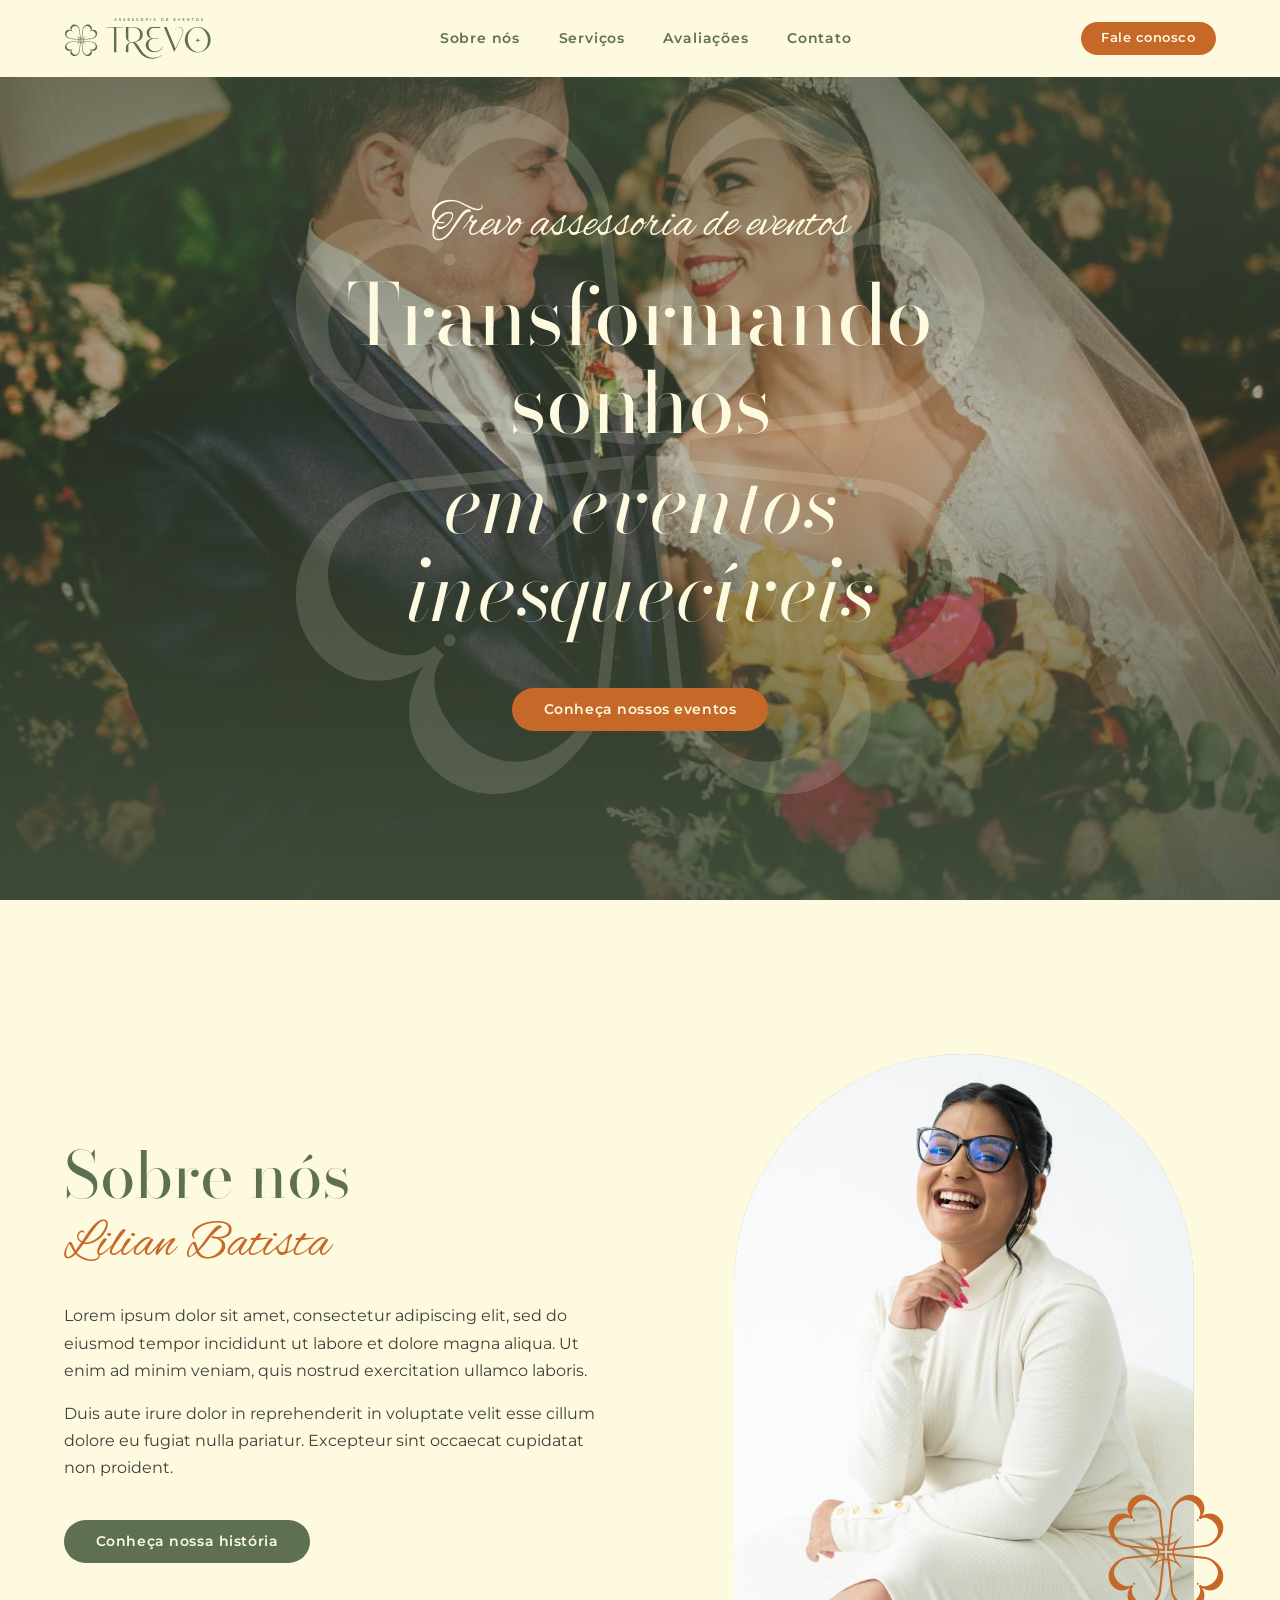
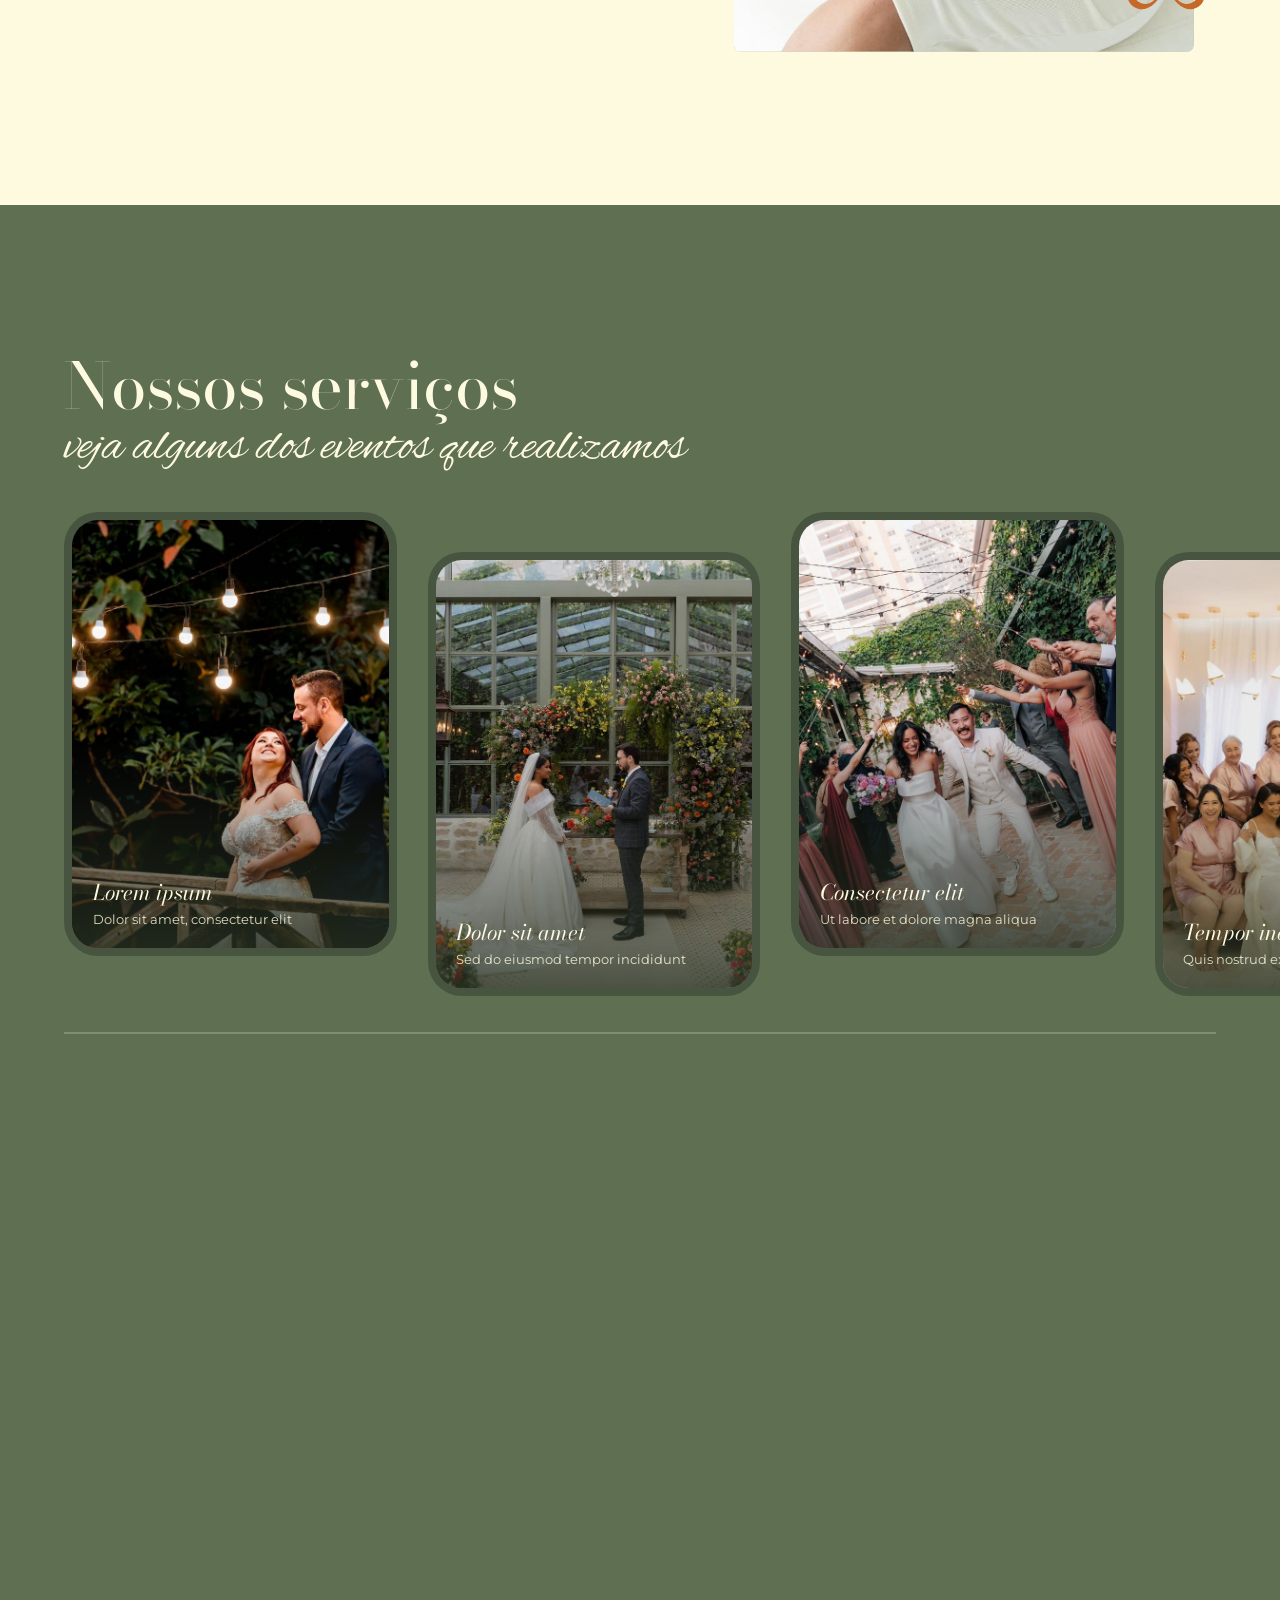
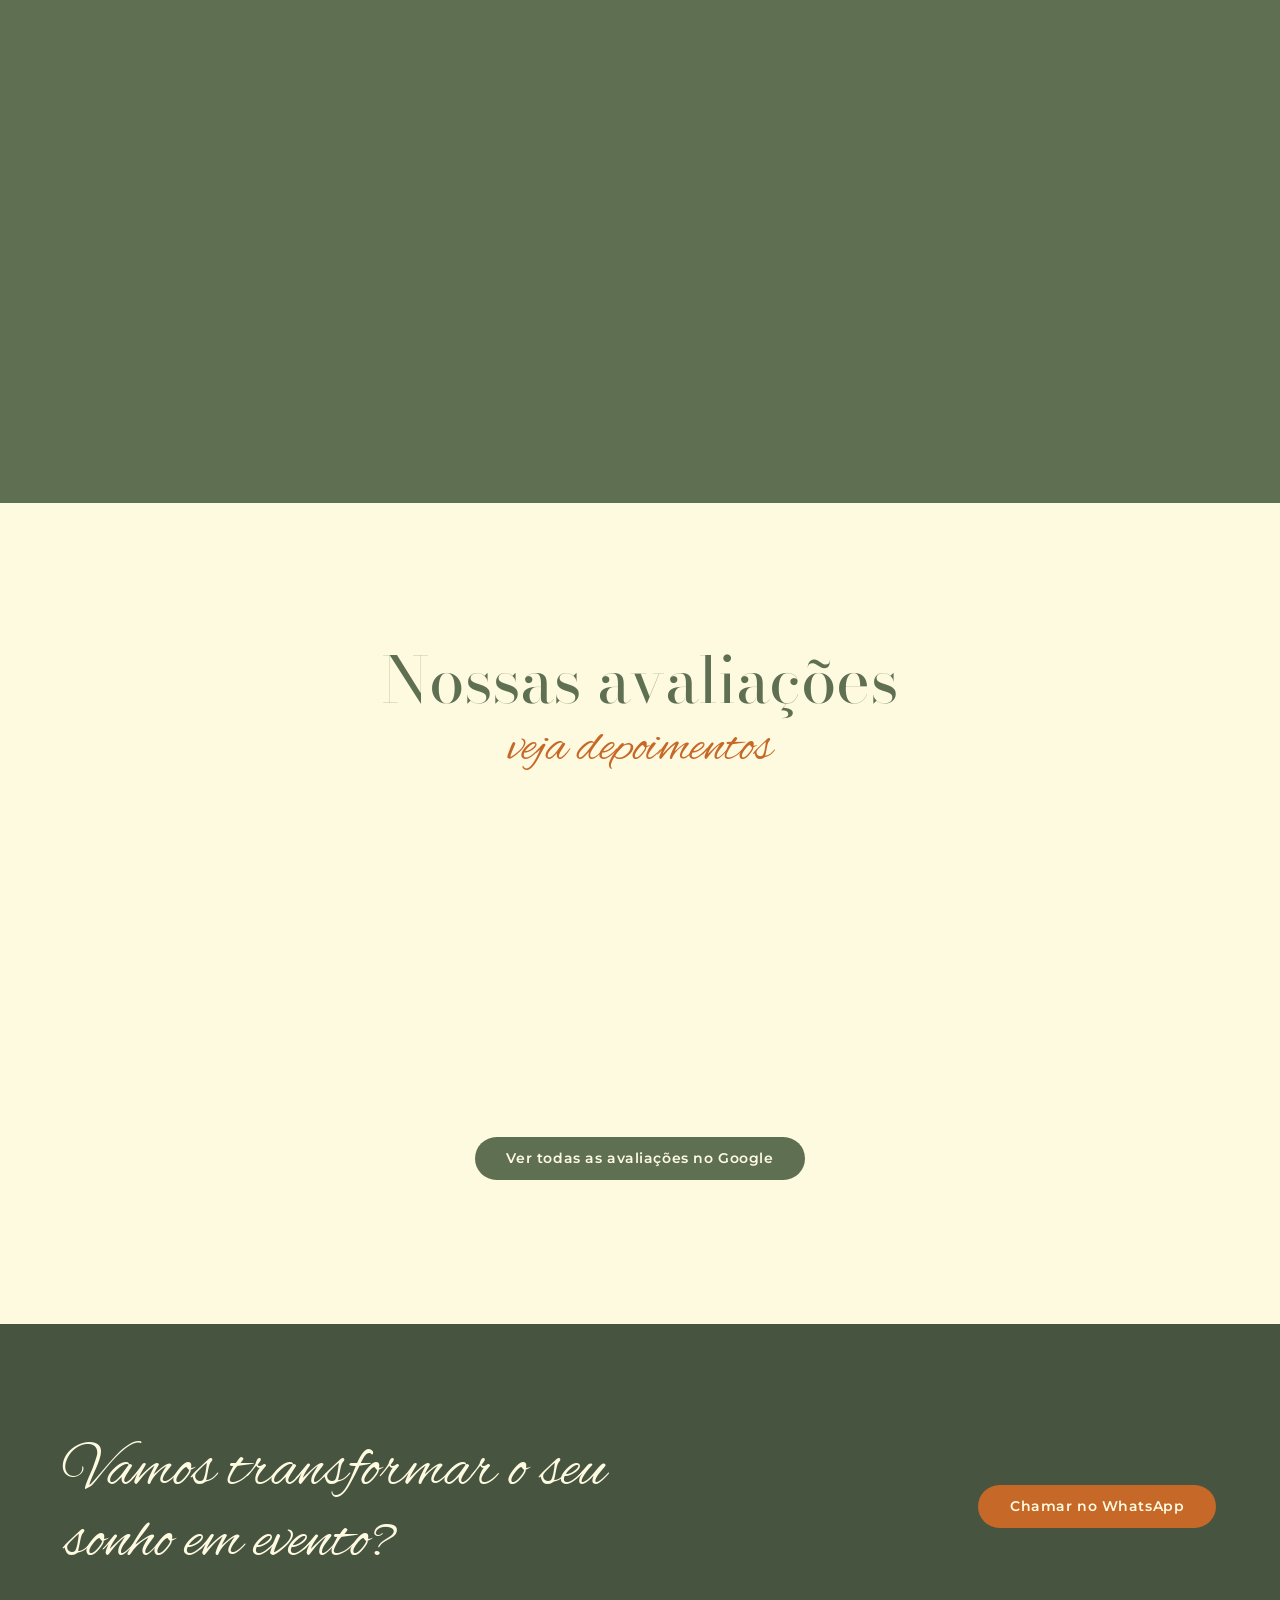
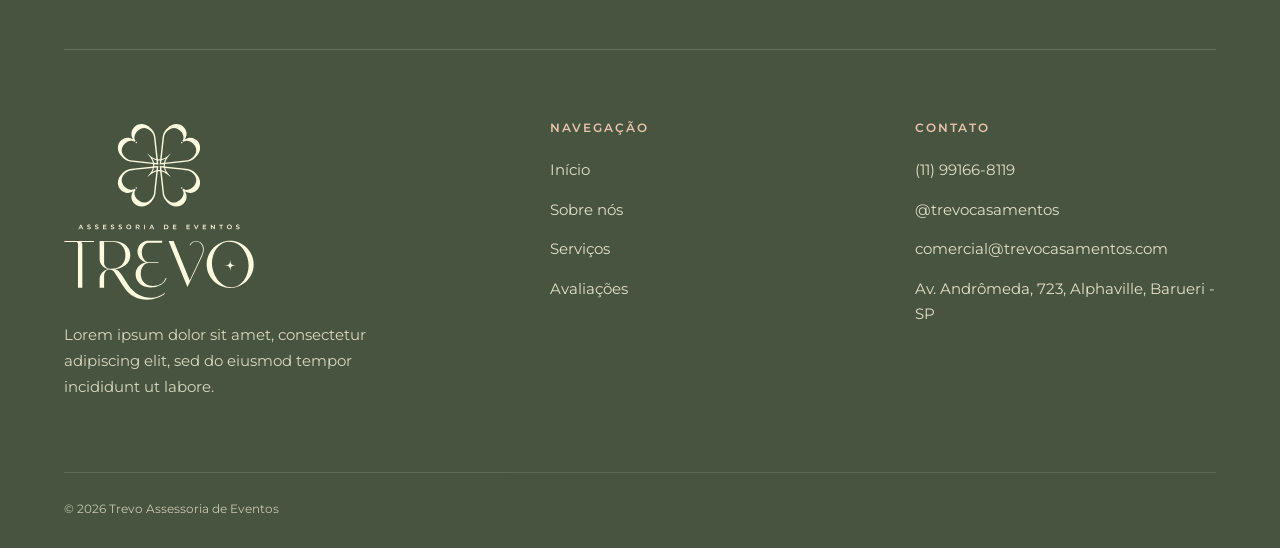
==== commit c76c187e: "Refactor code structure for improved readability and maintainability" ====
--- a/index.html
+++ b/index.html
@@ -73,14 +73,13 @@
   </div>
 </section>
 
-<section class="avaliacoes" id="avaliacoes">
+<section class="avaliacoes" id="avaliacoes" data-widget-script="https://cdn.featurable.com/widget/v2/embed.js">
   <h2 class="titulo">Nossas avaliações</h2>
   <p class="script">veja depoimentos</p>
-  <!-- Trocar os três depoimentos abaixo pelos reais (nome, texto e tipo de evento) -->
-  <div class="avaliacoes__lista">
-    <article class="review"><span class="stars" aria-label="5 estrelas">★★★★★</span><q>Lorem ipsum dolor sit amet, consectetur adipiscing elit, sed do eiusmod tempor incididunt ut labore.</q><footer><span class="avatar"><img src="assets/img/trevo-simbolo-creme.svg" alt="" width="498" height="498"></span><div><strong>Nome do cliente</strong><small>Casamento</small></div></footer></article>
-    <article class="review"><span class="stars" aria-label="5 estrelas">★★★★★</span><q>Ut enim ad minim veniam, quis nostrud exercitation ullamco laboris nisi ut aliquip ex ea commodo.</q><footer><span class="avatar"><img src="assets/img/trevo-simbolo-creme.svg" alt="" width="498" height="498"></span><div><strong>Nome do cliente</strong><small>Festa de debutante</small></div></footer></article>
-    <article class="review"><span class="stars" aria-label="5 estrelas">★★★★★</span><q>Duis aute irure dolor in reprehenderit in voluptate velit esse cillum dolore eu fugiat nulla.</q><footer><span class="avatar"><img src="assets/img/trevo-simbolo-creme.svg" alt="" width="498" height="498"></span><div><strong>Nome do cliente</strong><small>Evento corporativo</small></div></footer></article>
+  <!-- Widget do Featurable: o script é carregado por assets/js/main.js quando a seção se aproxima da tela -->
+  <div class="avaliacoes__widget">
+    <div id="featurable-085779ca-e89b-4d15-8d37-fd637324107b" data-featurable-async data-location-code="pt-BR"></div>
+    <p class="avaliacoes__vazio" hidden>Não foi possível carregar as avaliações agora.</p>
   </div>
   <a class="btn btn--verde avaliacoes__cta" href="https://maps.app.goo.gl/pgEDcYPfuPmSTBmP6?g_st=aw" target="_blank" rel="noopener">Ver todas as avaliações no Google</a>
 </section>
--- a/assets/css/style.css
+++ b/assets/css/style.css
@@ -90,17 +90,9 @@
 /* avaliações */
 .avaliacoes{padding:clamp(5rem,12vw,9rem) var(--pad);text-align:center;overflow:hidden}
 .avaliacoes .script{margin:.4rem 0 3.5rem}
-.avaliacoes__lista{display:grid;grid-template-columns:repeat(3,1fr);gap:clamp(1rem,2.5vw,2rem);max-width:72rem;margin:auto;text-align:left}
-.review{position:relative;display:flex;flex-direction:column;gap:1.3rem;padding:2rem 1.8rem;border-radius:28px;background:#fff;box-shadow:0 26px 60px -30px rgba(71,84,64,.5)}
-.review:nth-child(2){z-index:2}
-.stars{color:var(--canela);letter-spacing:.22em;font-size:.9rem}
-.review q{quotes:none;font:italic 400 1.15rem/1.6 var(--serif)}
-.review footer{display:flex;align-items:center;gap:.9rem;margin-top:auto}
-.avatar{flex:none;width:2.8rem;height:2.8rem;padding:.6rem;border-radius:50%;background:var(--verde);color:var(--luz)}
-.avatar img{width:100%;height:100%}
-.review strong{display:block;font-size:.95rem;font-weight:600;line-height:1.3}
+.avaliacoes__widget{max-width:72rem;min-height:16rem;margin:0 auto;text-align:left}
+.avaliacoes__vazio{text-align:center;color:var(--verde)}
 .avaliacoes__cta{margin-top:3rem}
-.review small{color:var(--verde);font-size:.8rem}
 
 /* contato */
 
@@ -127,6 +119,5 @@
  .track{width:auto;overflow-x:auto;scroll-snap-type:x mandatory;padding-bottom:1rem;scrollbar-width:none}
  .card{width:72vw;scroll-snap-align:center}
  .progress{display:none}
- .avaliacoes__lista{grid-template-columns:1fr}
  .rodape__grid{grid-template-columns:1fr}
 }
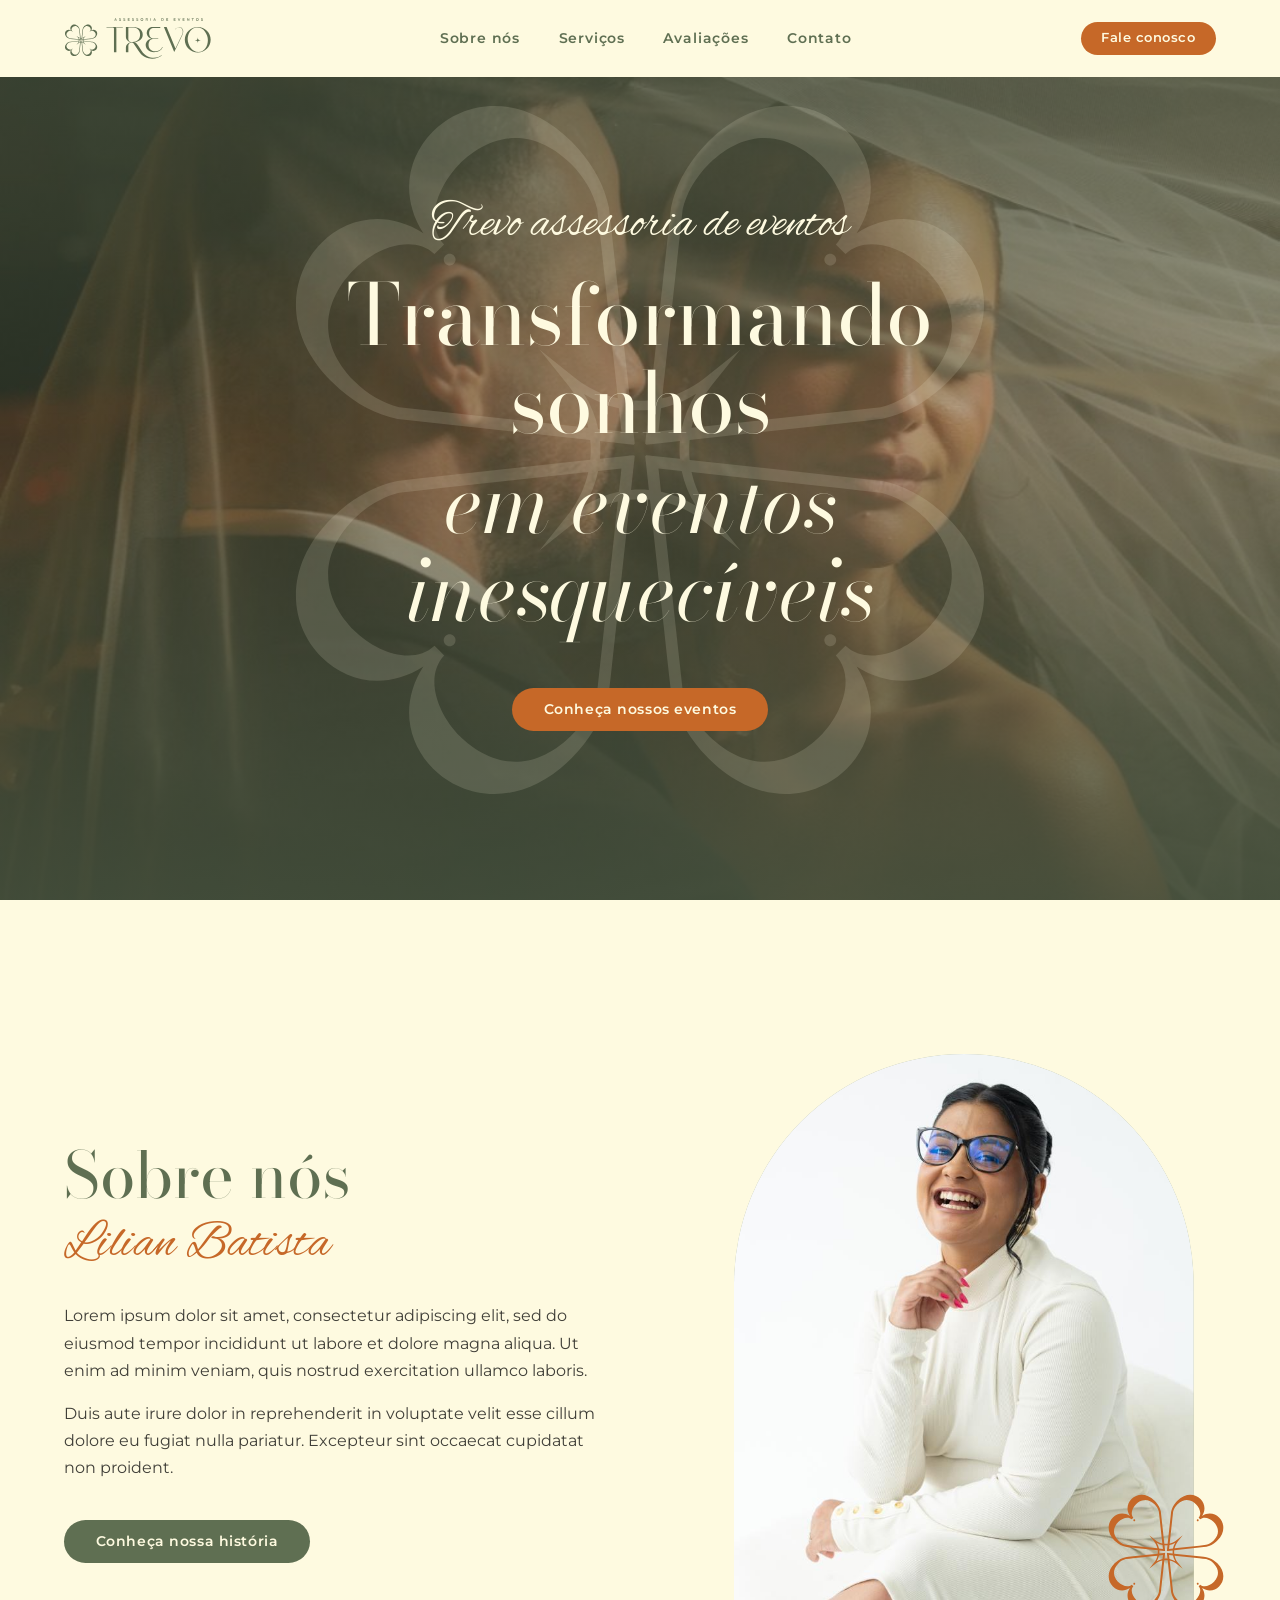
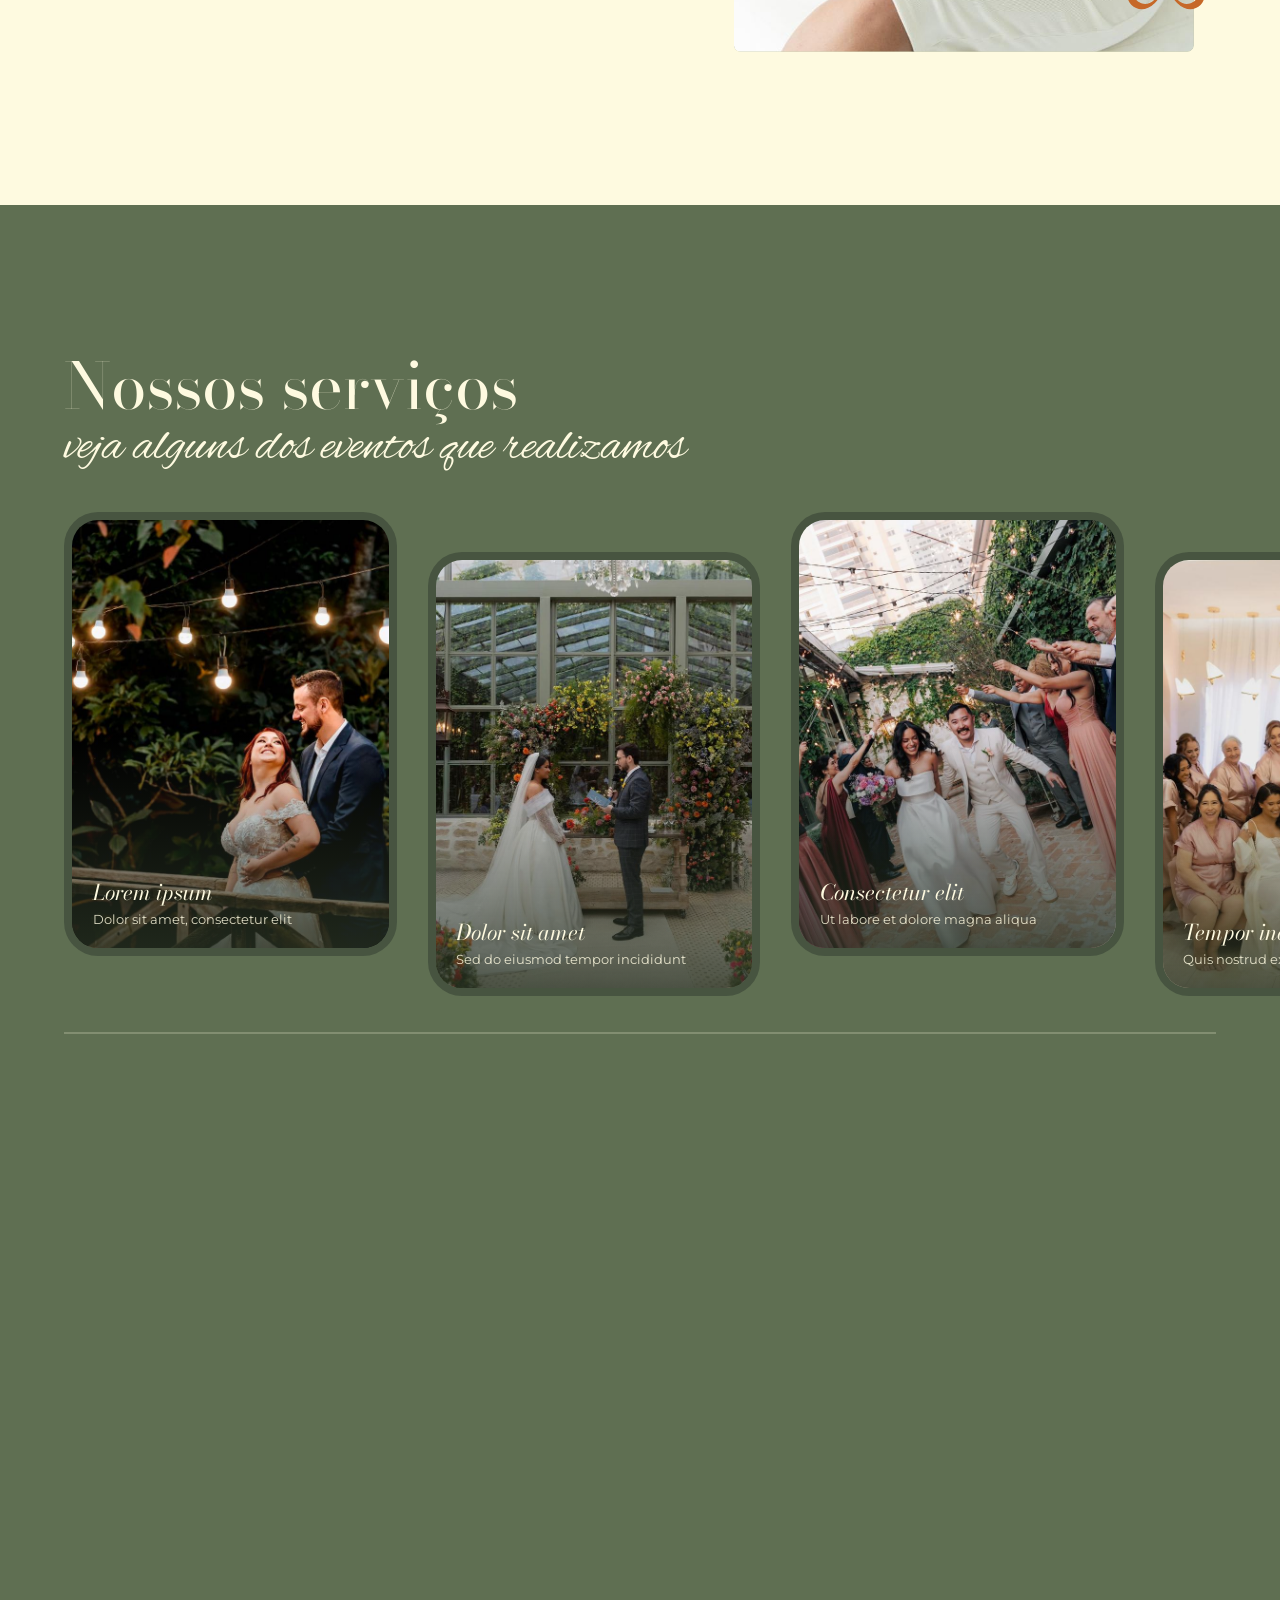
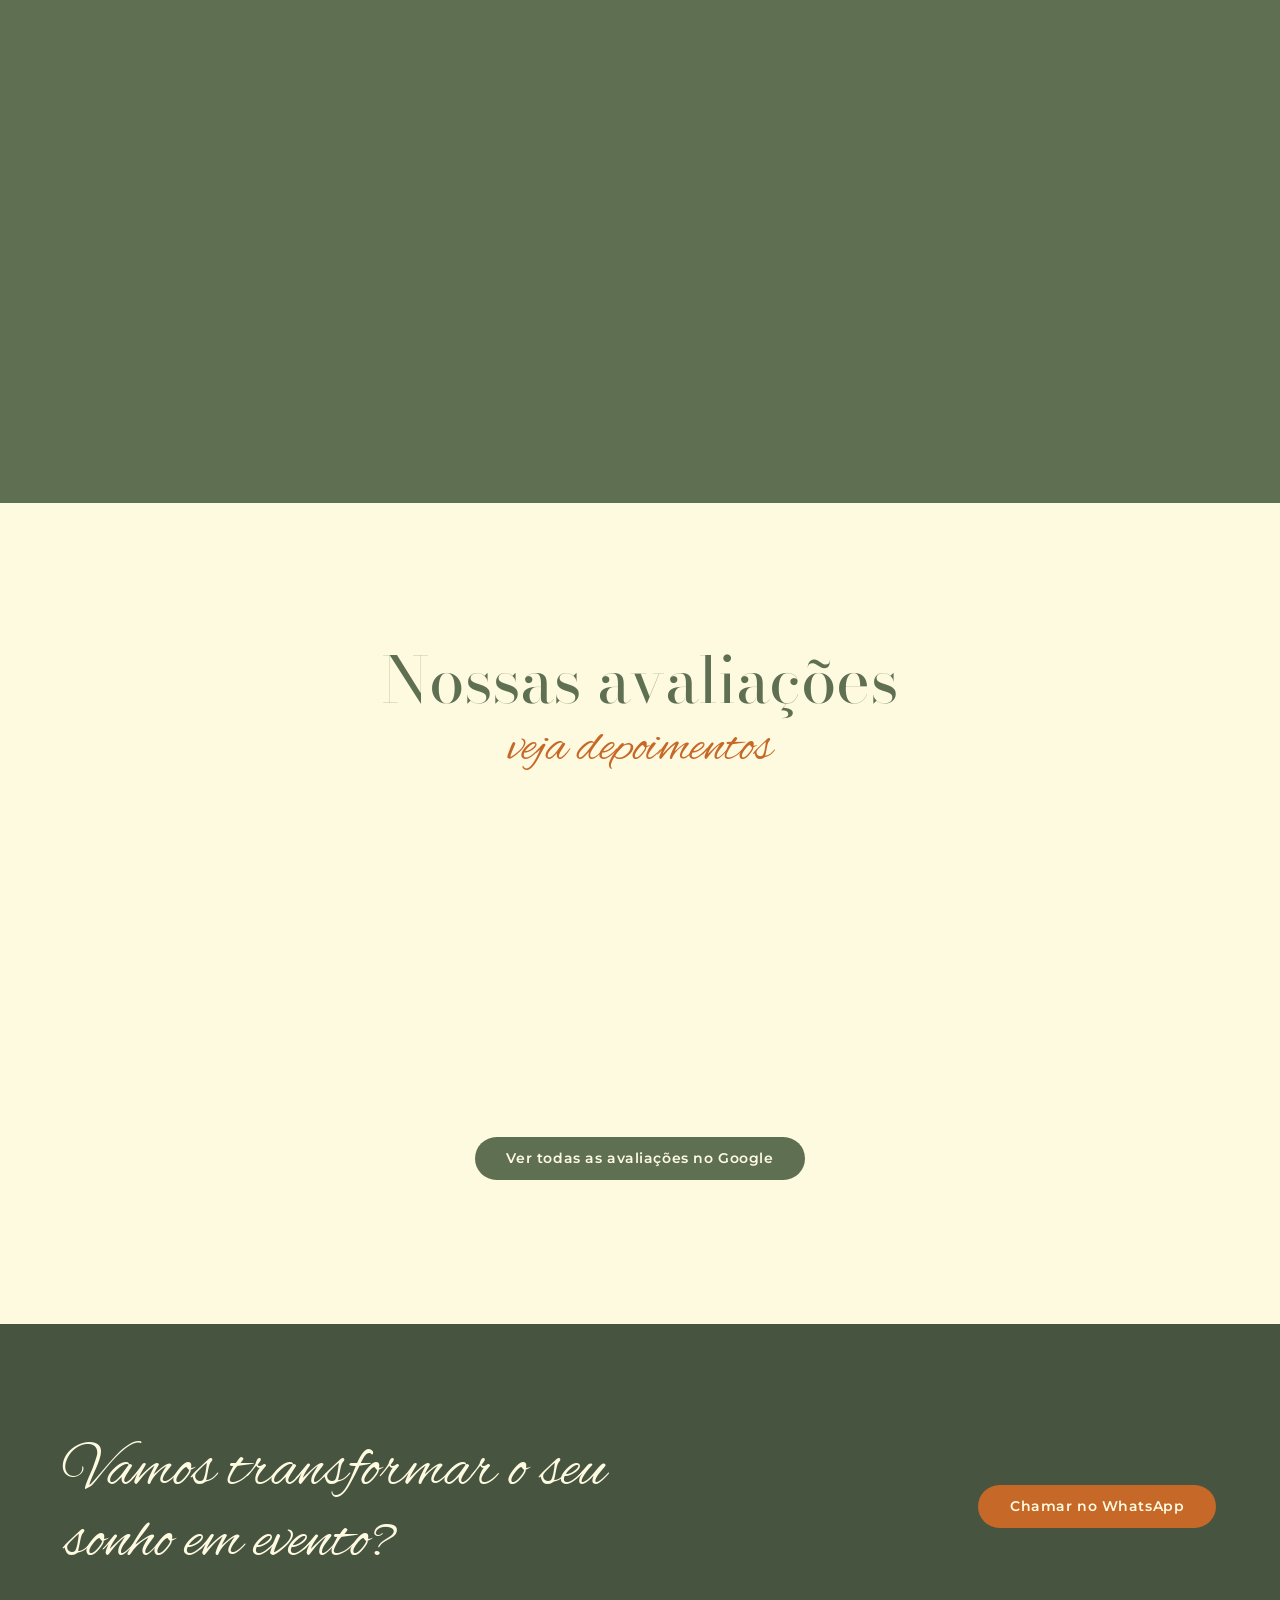
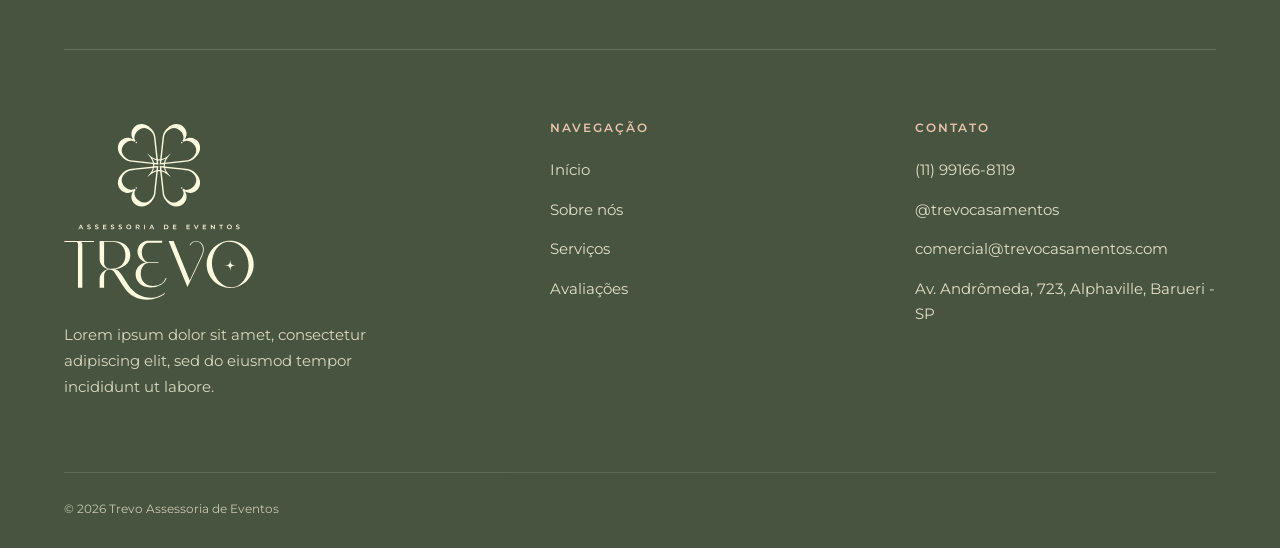
==== commit f33f027a: "Update hero image dimensions and adjust object position for better visual alignment" ====
--- a/index.html
+++ b/index.html
@@ -31,7 +31,7 @@
 
 <main>
 <section class="hero" id="inicio">
-  <div class="hero__bg"><img src="assets/img/hero.jpg" width="1600" height="1066" alt="Noivos sorrindo um para o outro em meio às flores"></div>
+  <div class="hero__bg"><img src="assets/img/hero.jpg" width="1066" height="1600" alt="Noivos abraçados sob o véu em uma foto noturna"></div>
   <div class="hero__veil"></div>
   <div class="hero__mark" aria-hidden="true"><img src="assets/img/trevo-simbolo-creme.svg" alt="" width="498" height="498"></div>
   <div class="hero__copy">
--- a/assets/css/style.css
+++ b/assets/css/style.css
@@ -44,7 +44,7 @@
 /* topo */
 .hero{position:relative;min-height:100svh;display:grid;place-items:center;text-align:center;color:var(--luz);overflow:hidden;isolation:isolate}
 .hero__bg{position:absolute;inset:-6% 0;z-index:-3}
-.hero__bg img{width:100%;height:100%;object-fit:cover;object-position:62% 40%}
+.hero__bg img{width:100%;height:100%;object-fit:cover;object-position:50% 36%}
 .hero__veil{position:absolute;inset:0;z-index:-2;background:linear-gradient(180deg,rgba(71,84,64,.8),rgba(95,111,82,.42) 48%,rgba(71,84,64,.88))}
 .hero__mark{position:absolute;inset:0;margin:auto;z-index:-1;width:min(80vmin,740px);height:min(80vmin,740px);opacity:.14;color:var(--luz)}
 .hero__mark img{width:100%;height:100%}
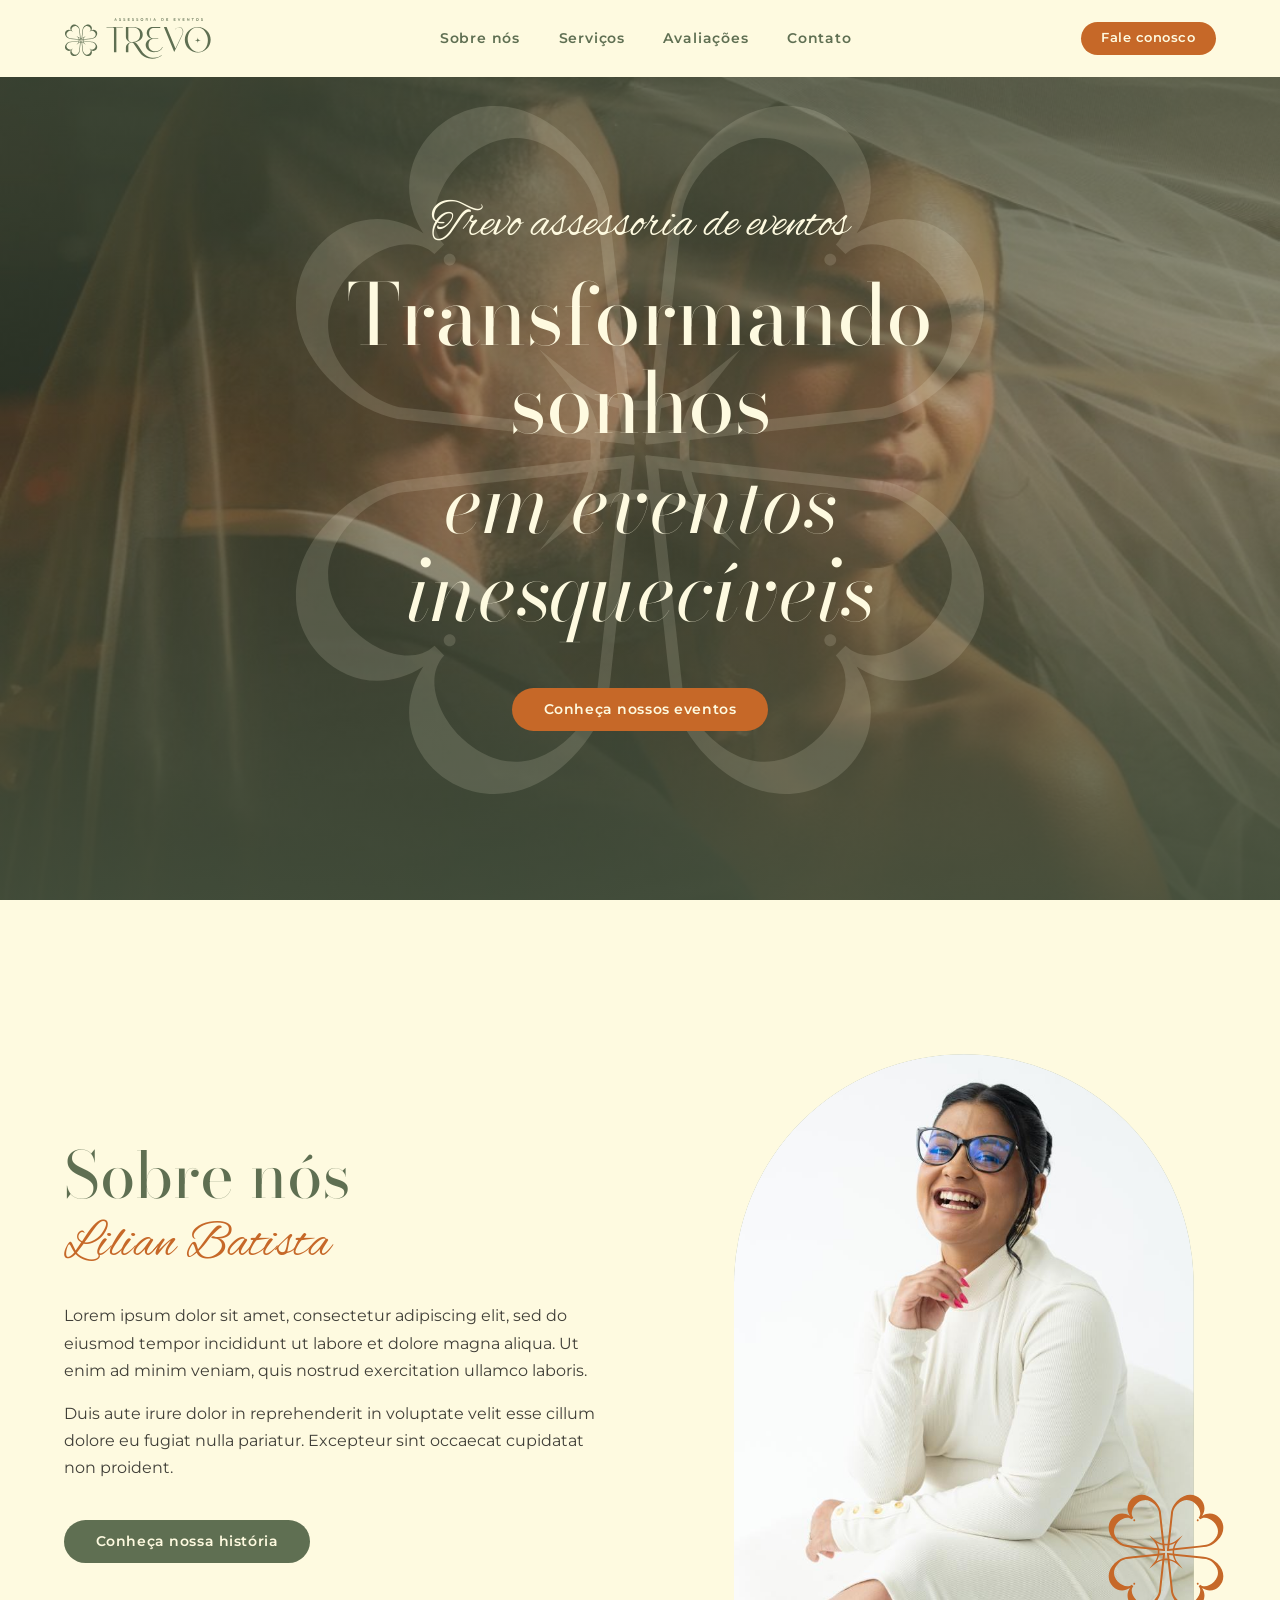
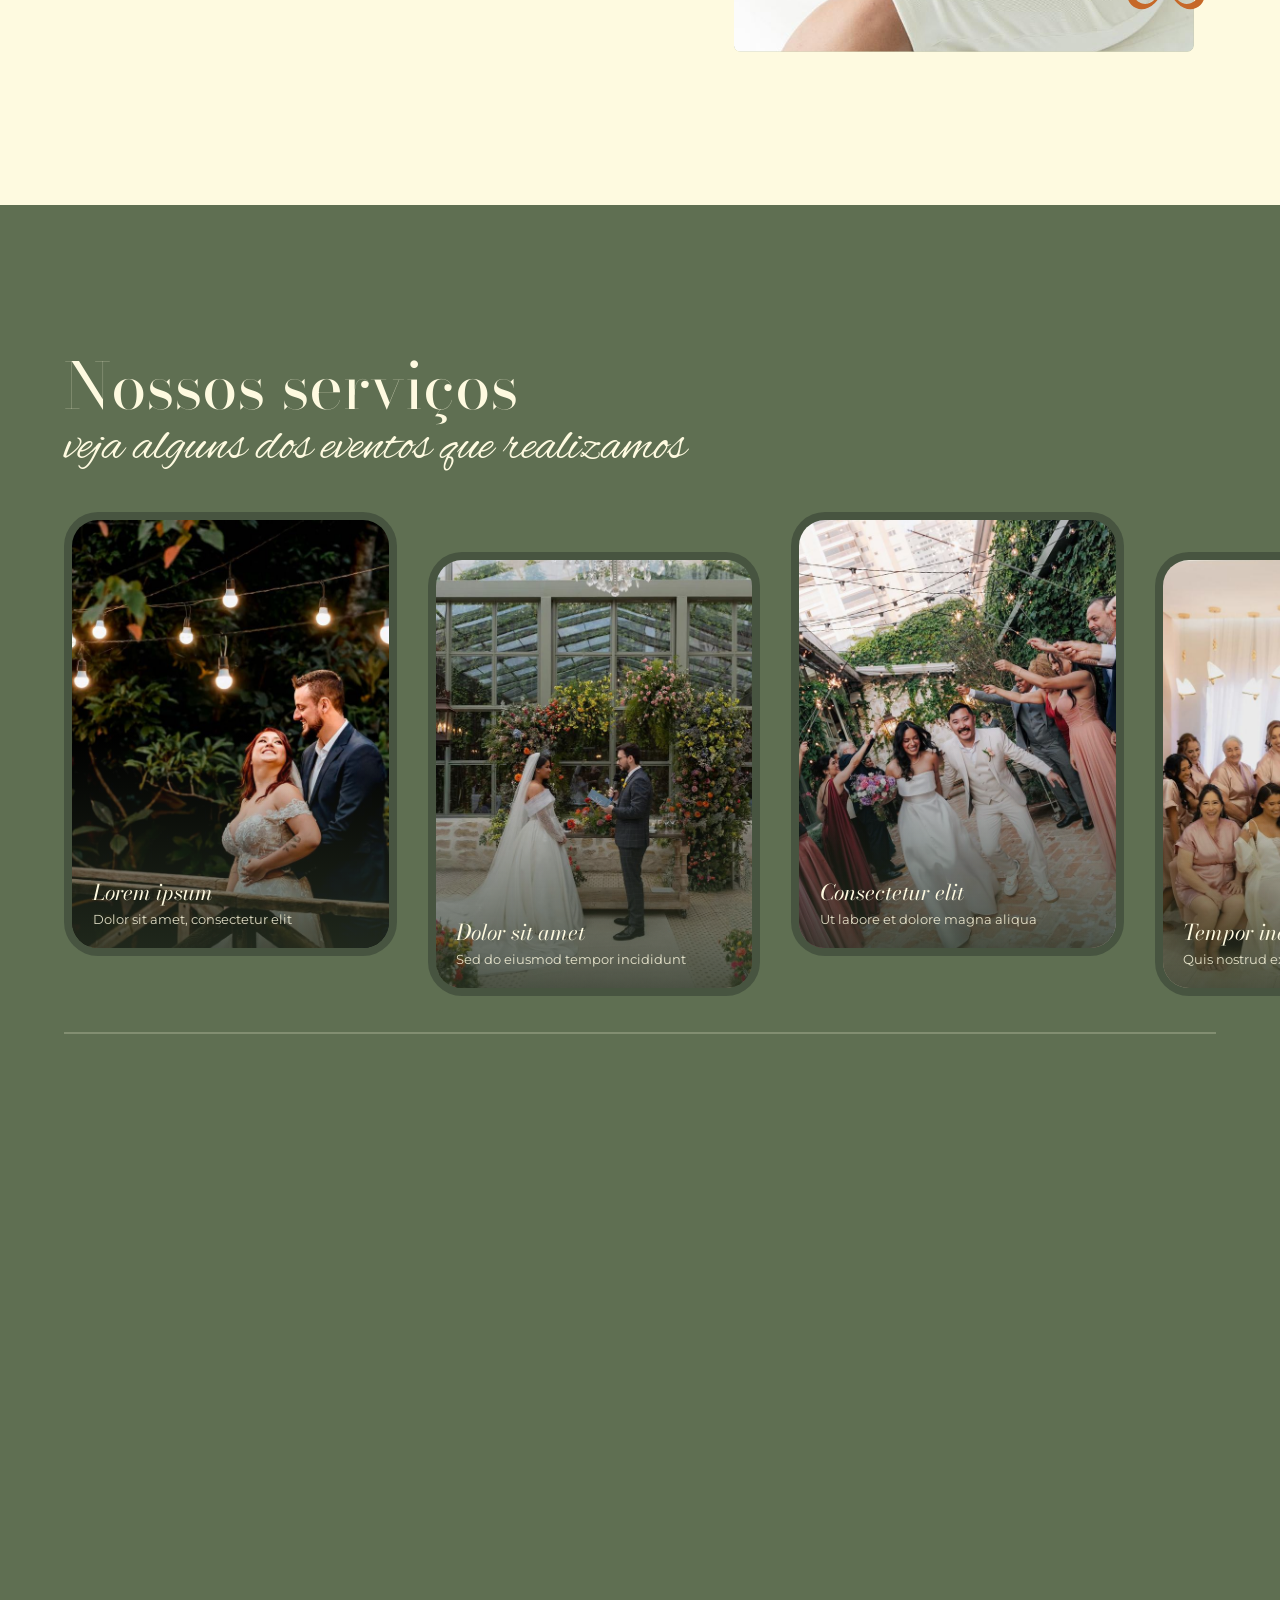
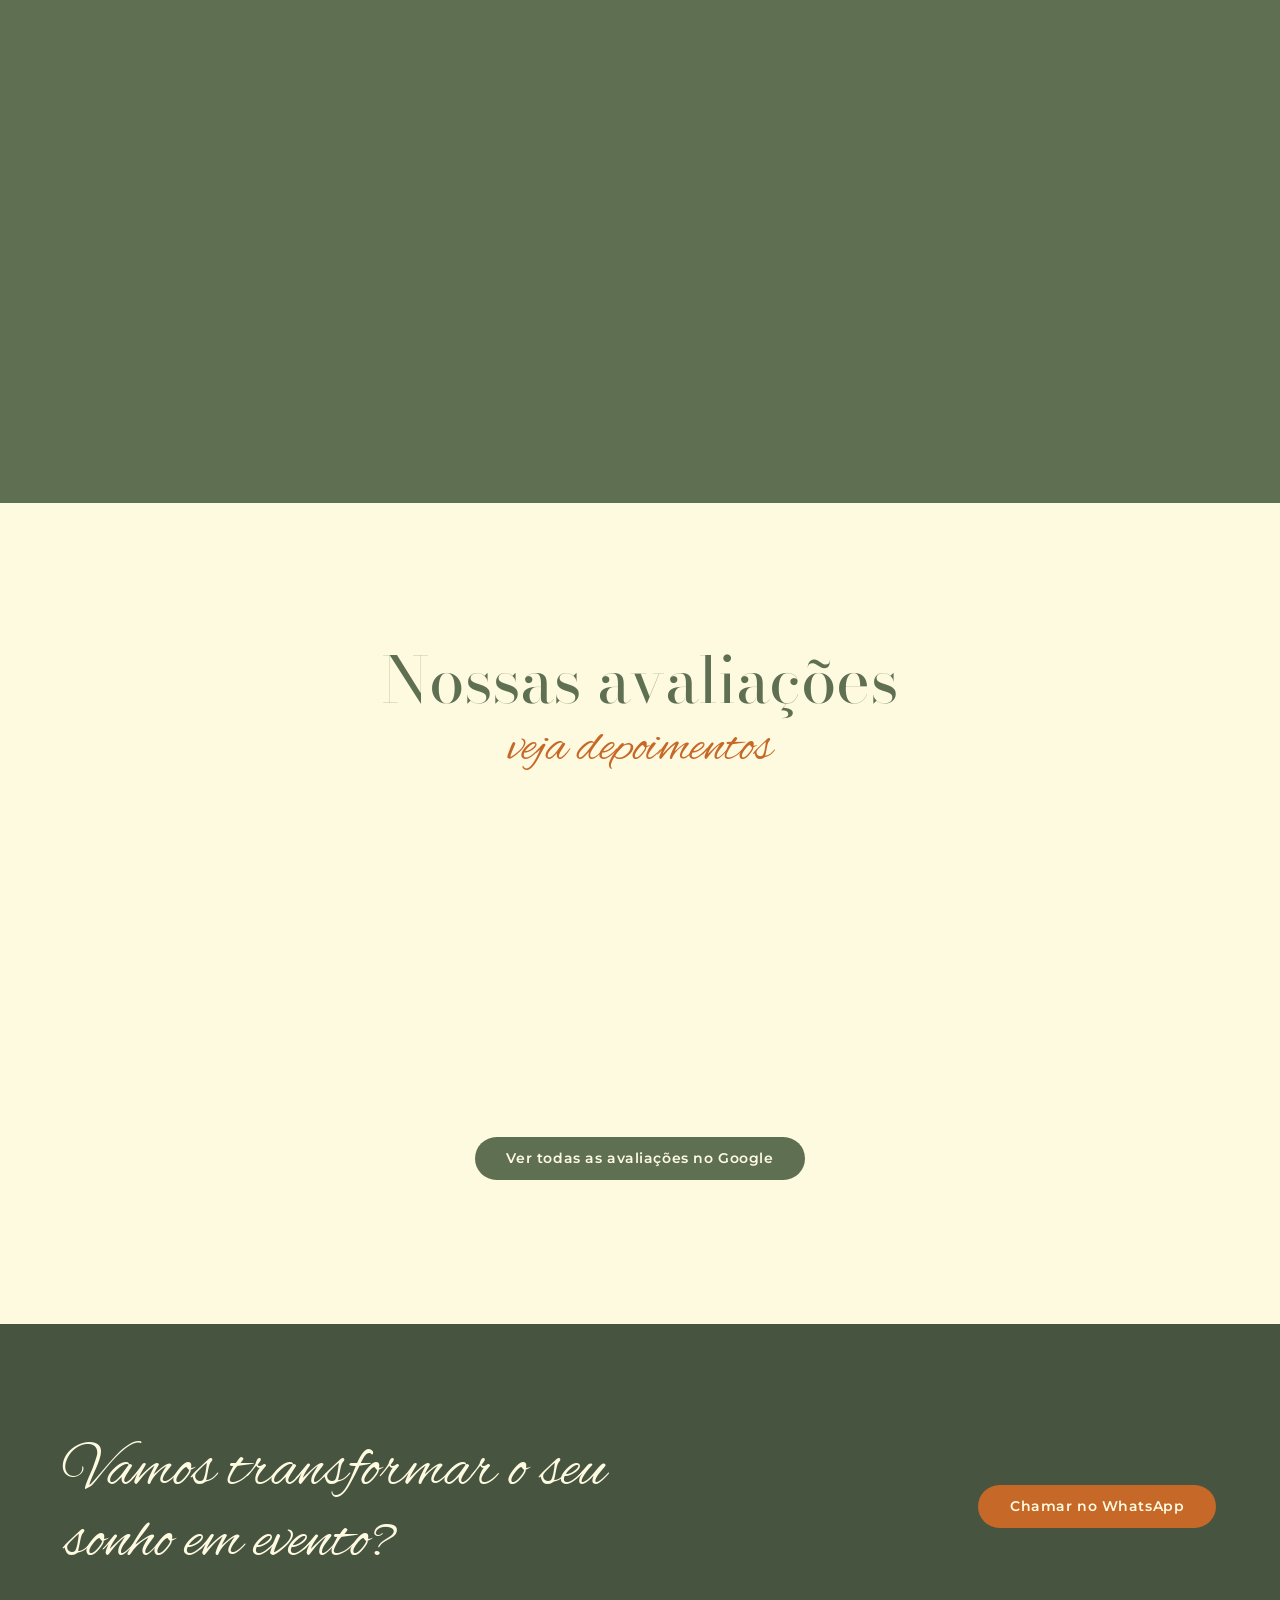
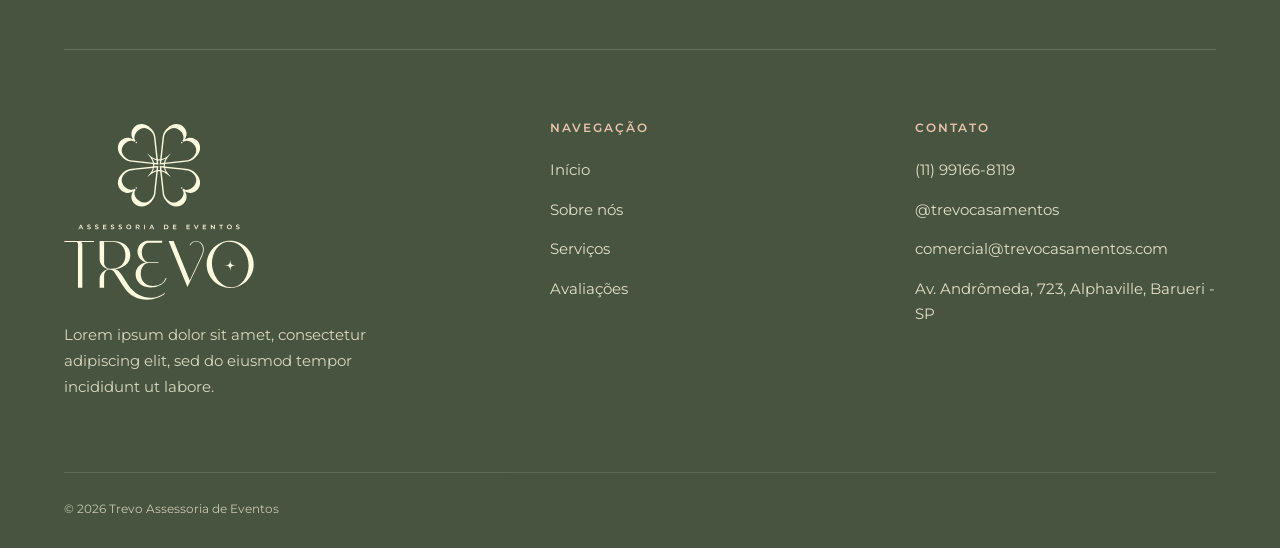
==== commit 8a06d349: "contato do instagram corrigido" ====
--- a/index.html
+++ b/index.html
@@ -102,7 +102,7 @@
     <div class="rodape__col">
       <h3>Contato</h3>
       <a href="https://wa.me/5511991668119" target="_blank" rel="noopener">(11) 99166-8119</a>
-      <a href="https://instagram.com/trevocasamentos" target="_blank" rel="noopener">@trevocasamentos</a>
+      <a href="https://www.instagram.com/trevoeventosoficial?utm_source=ig_web_button_share_sheet&obrf=ZDNlZDc0MzIxNw==" target="_blank" rel="noopener">@trevocasamentos</a>
       <a href="mailto:comercial@trevocasamentos.com">comercial@trevocasamentos.com</a>
       <a href="https://maps.app.goo.gl/pgEDcYPfuPmSTBmP6?g_st=aw" target="_blank" rel="noopener">Av. Andrômeda, 723, Alphaville, Barueri - SP</a>
     </div>
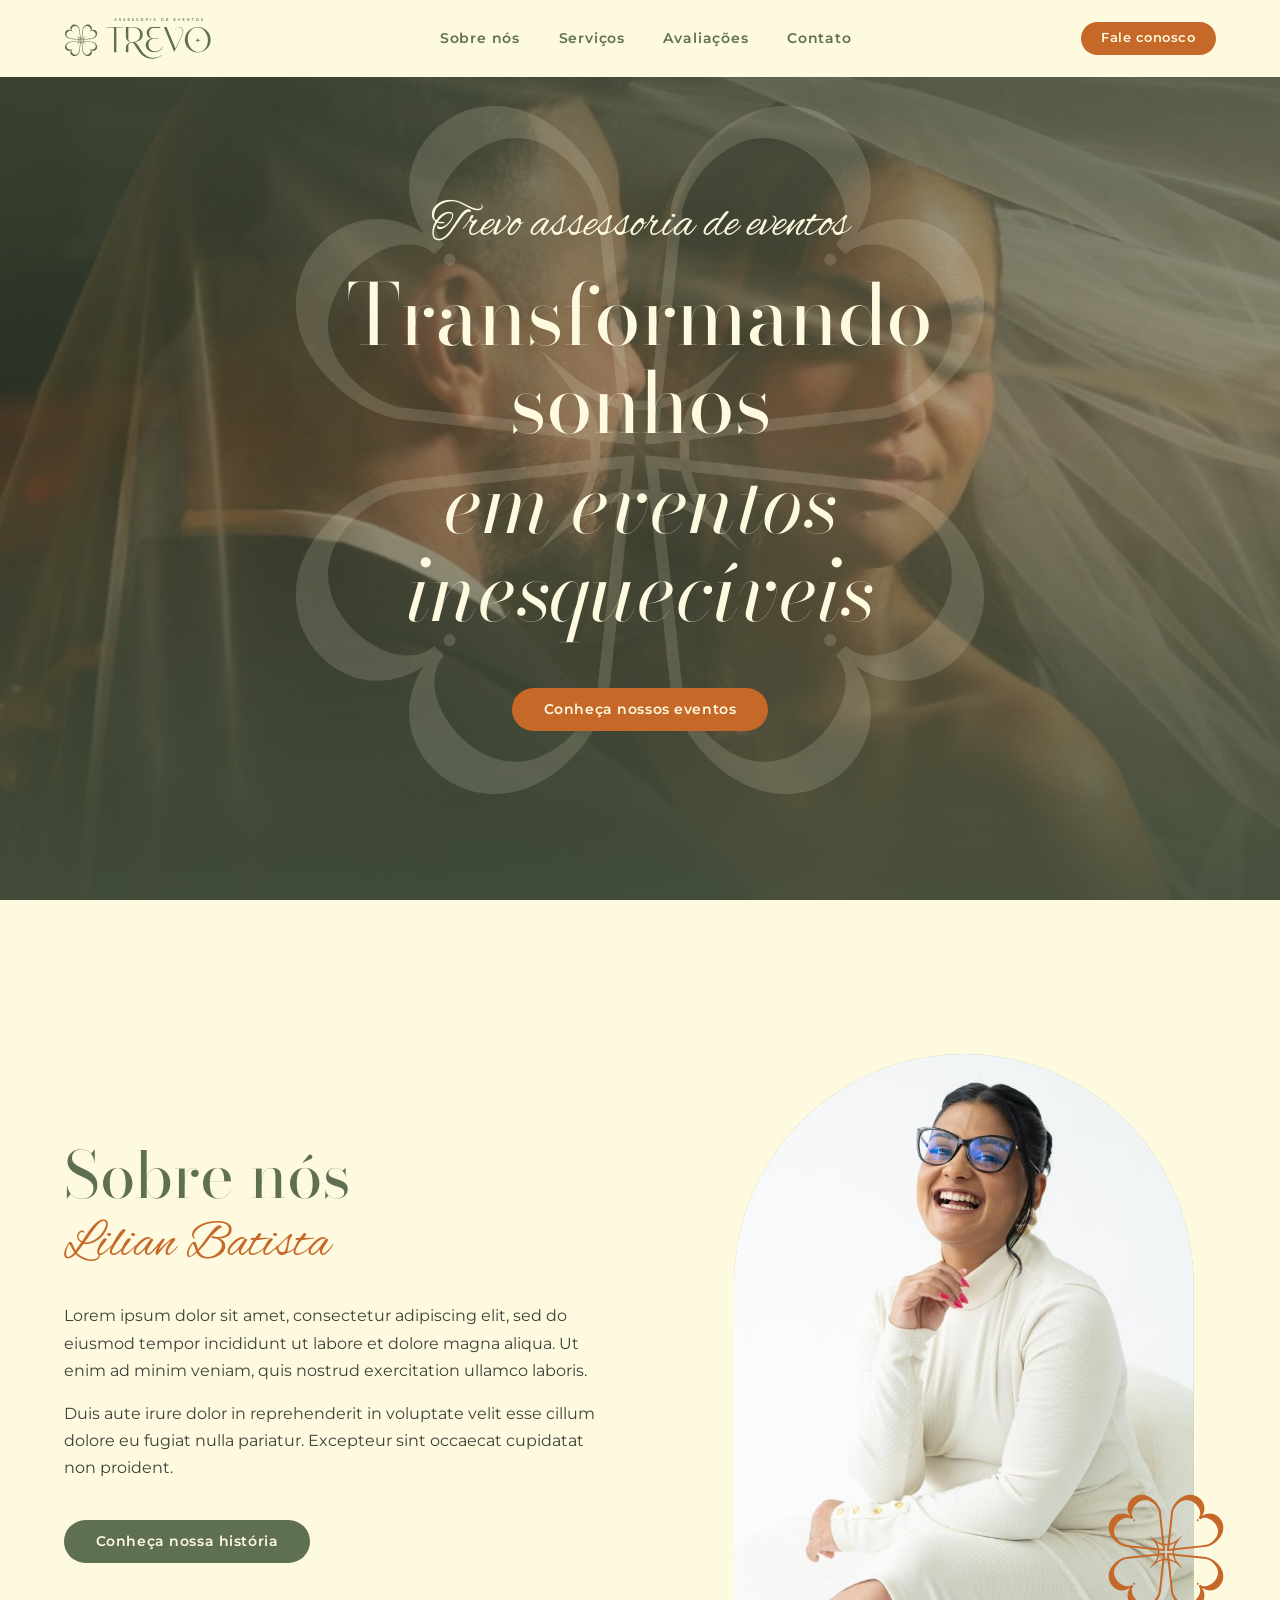
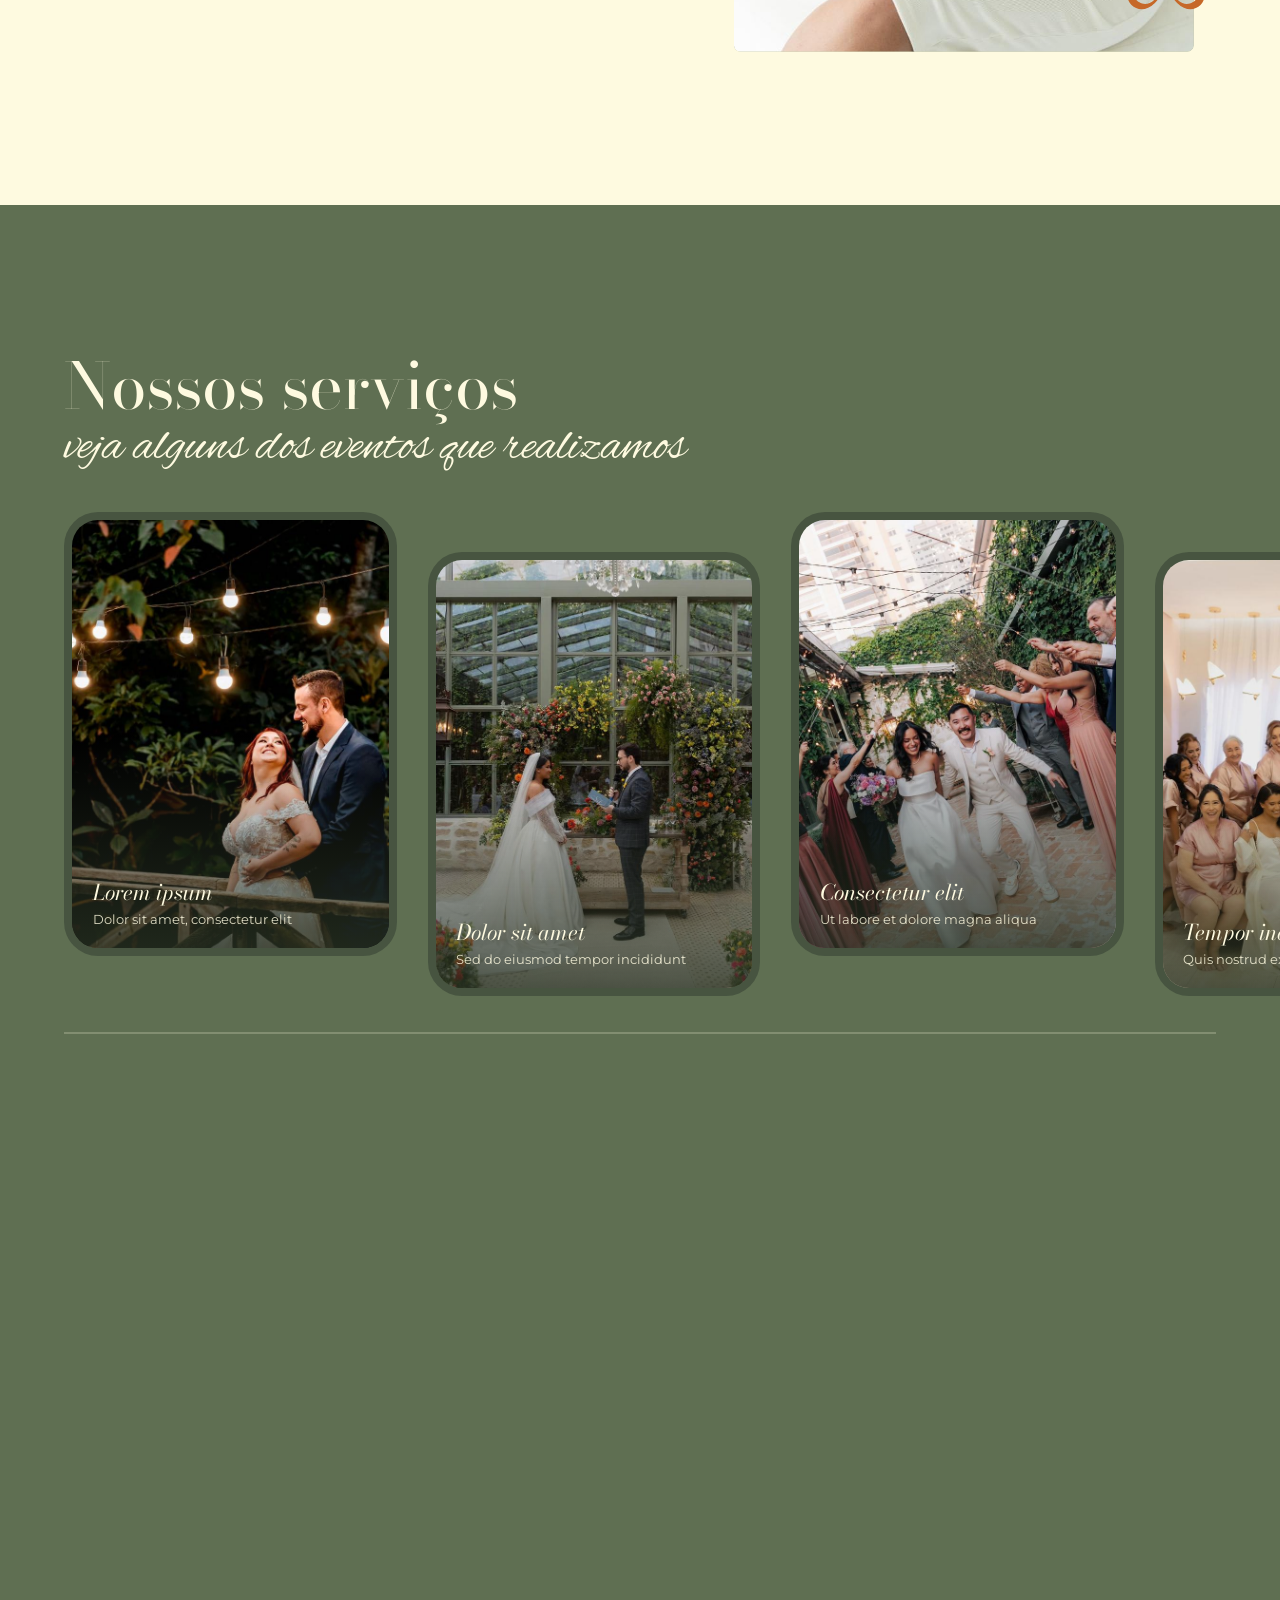
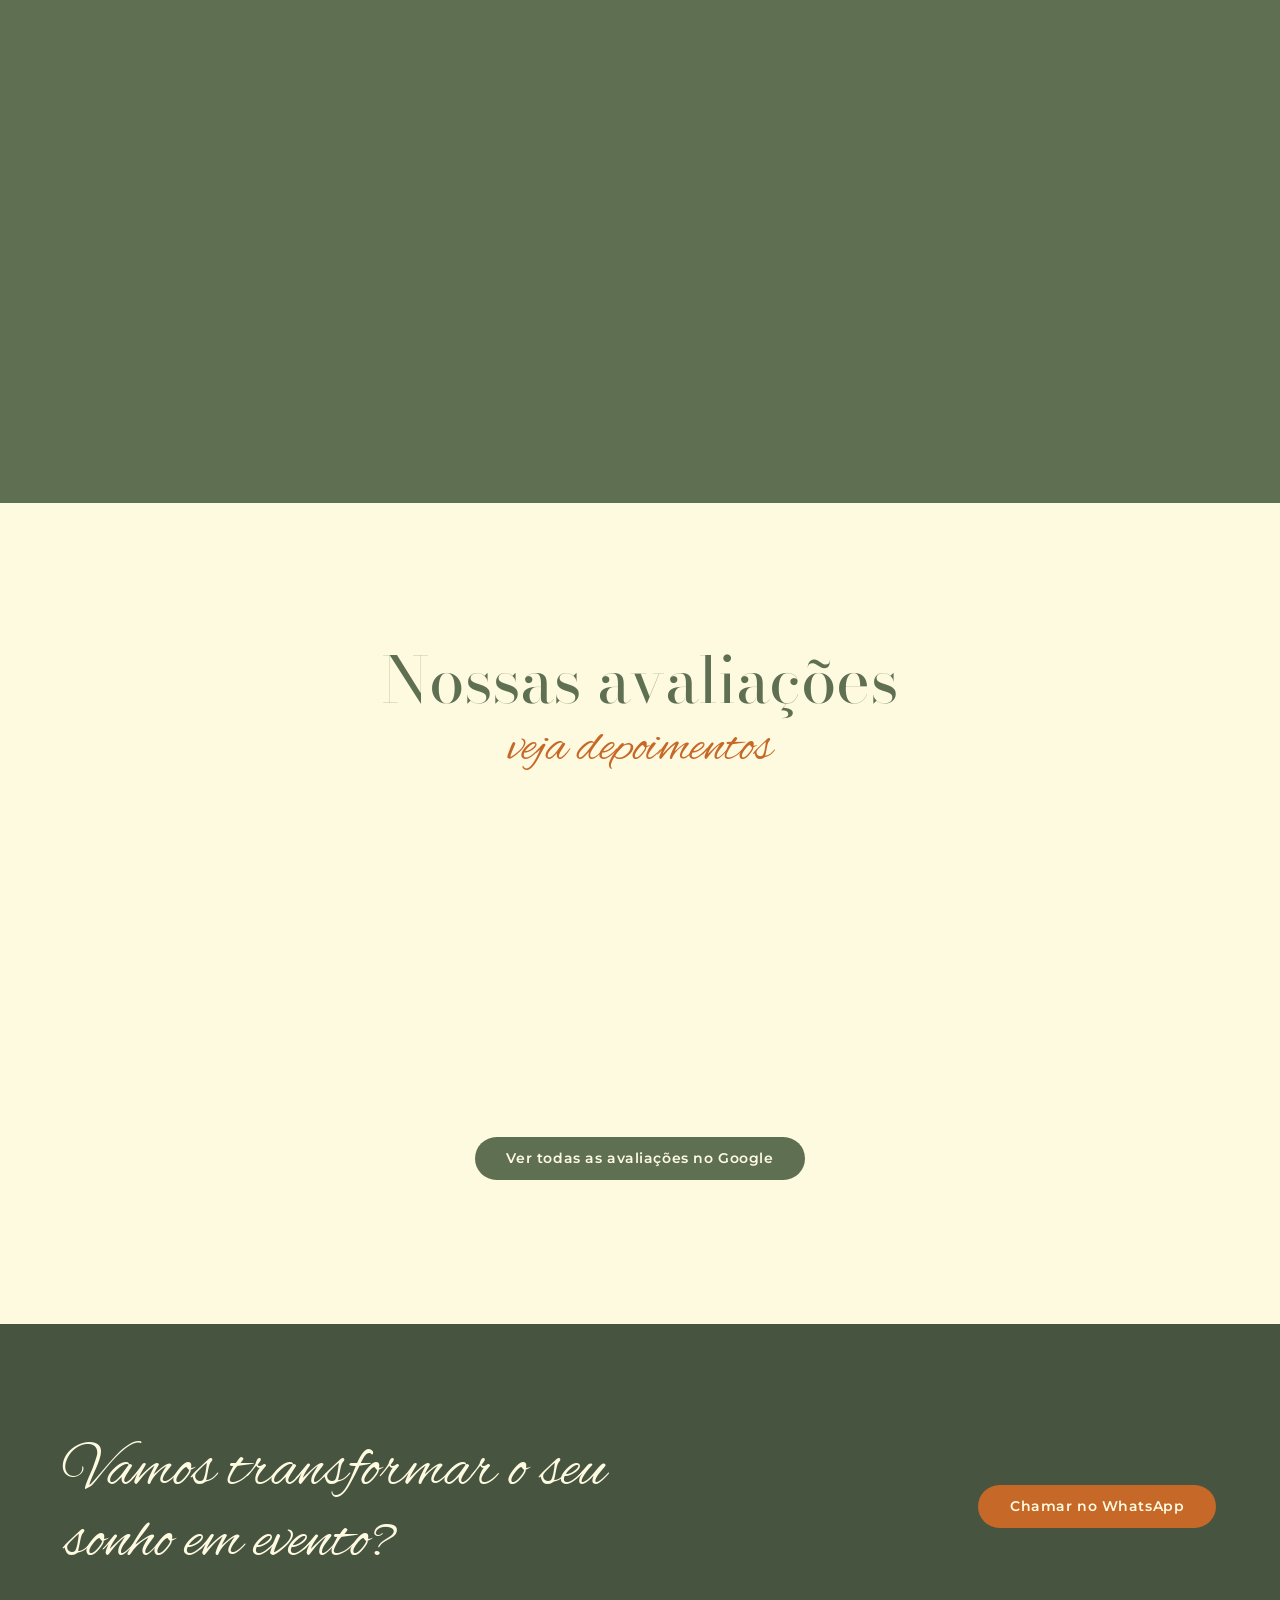
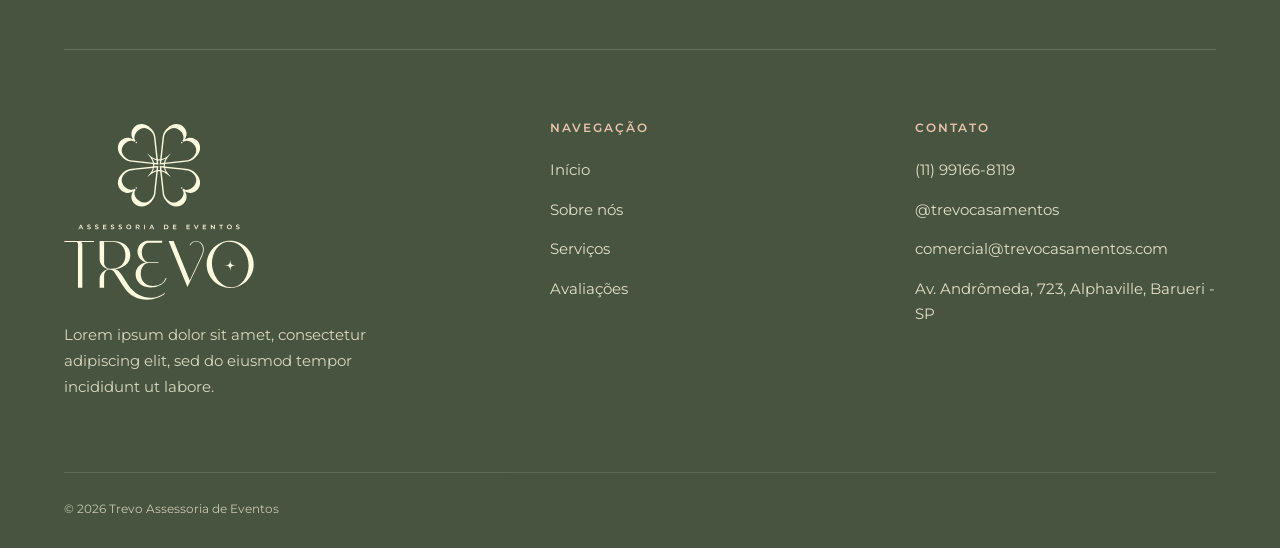
==== commit 26f9add7: "instagram corrigido 2" ====
--- a/index.html
+++ b/index.html
@@ -102,7 +102,7 @@
     <div class="rodape__col">
       <h3>Contato</h3>
       <a href="https://wa.me/5511991668119" target="_blank" rel="noopener">(11) 99166-8119</a>
-      <a href="https://www.instagram.com/trevoeventosoficial?utm_source=ig_web_button_share_sheet&obrf=ZDNlZDc0MzIxNw==" target="_blank" rel="noopener">@trevocasamentos</a>
+      <a href="https://www.instagram.com/trevoeventosoficial" target="_blank" rel="noopener">@trevocasamentos</a>
       <a href="mailto:comercial@trevocasamentos.com">comercial@trevocasamentos.com</a>
       <a href="https://maps.app.goo.gl/pgEDcYPfuPmSTBmP6?g_st=aw" target="_blank" rel="noopener">Av. Andrômeda, 723, Alphaville, Barueri - SP</a>
     </div>
